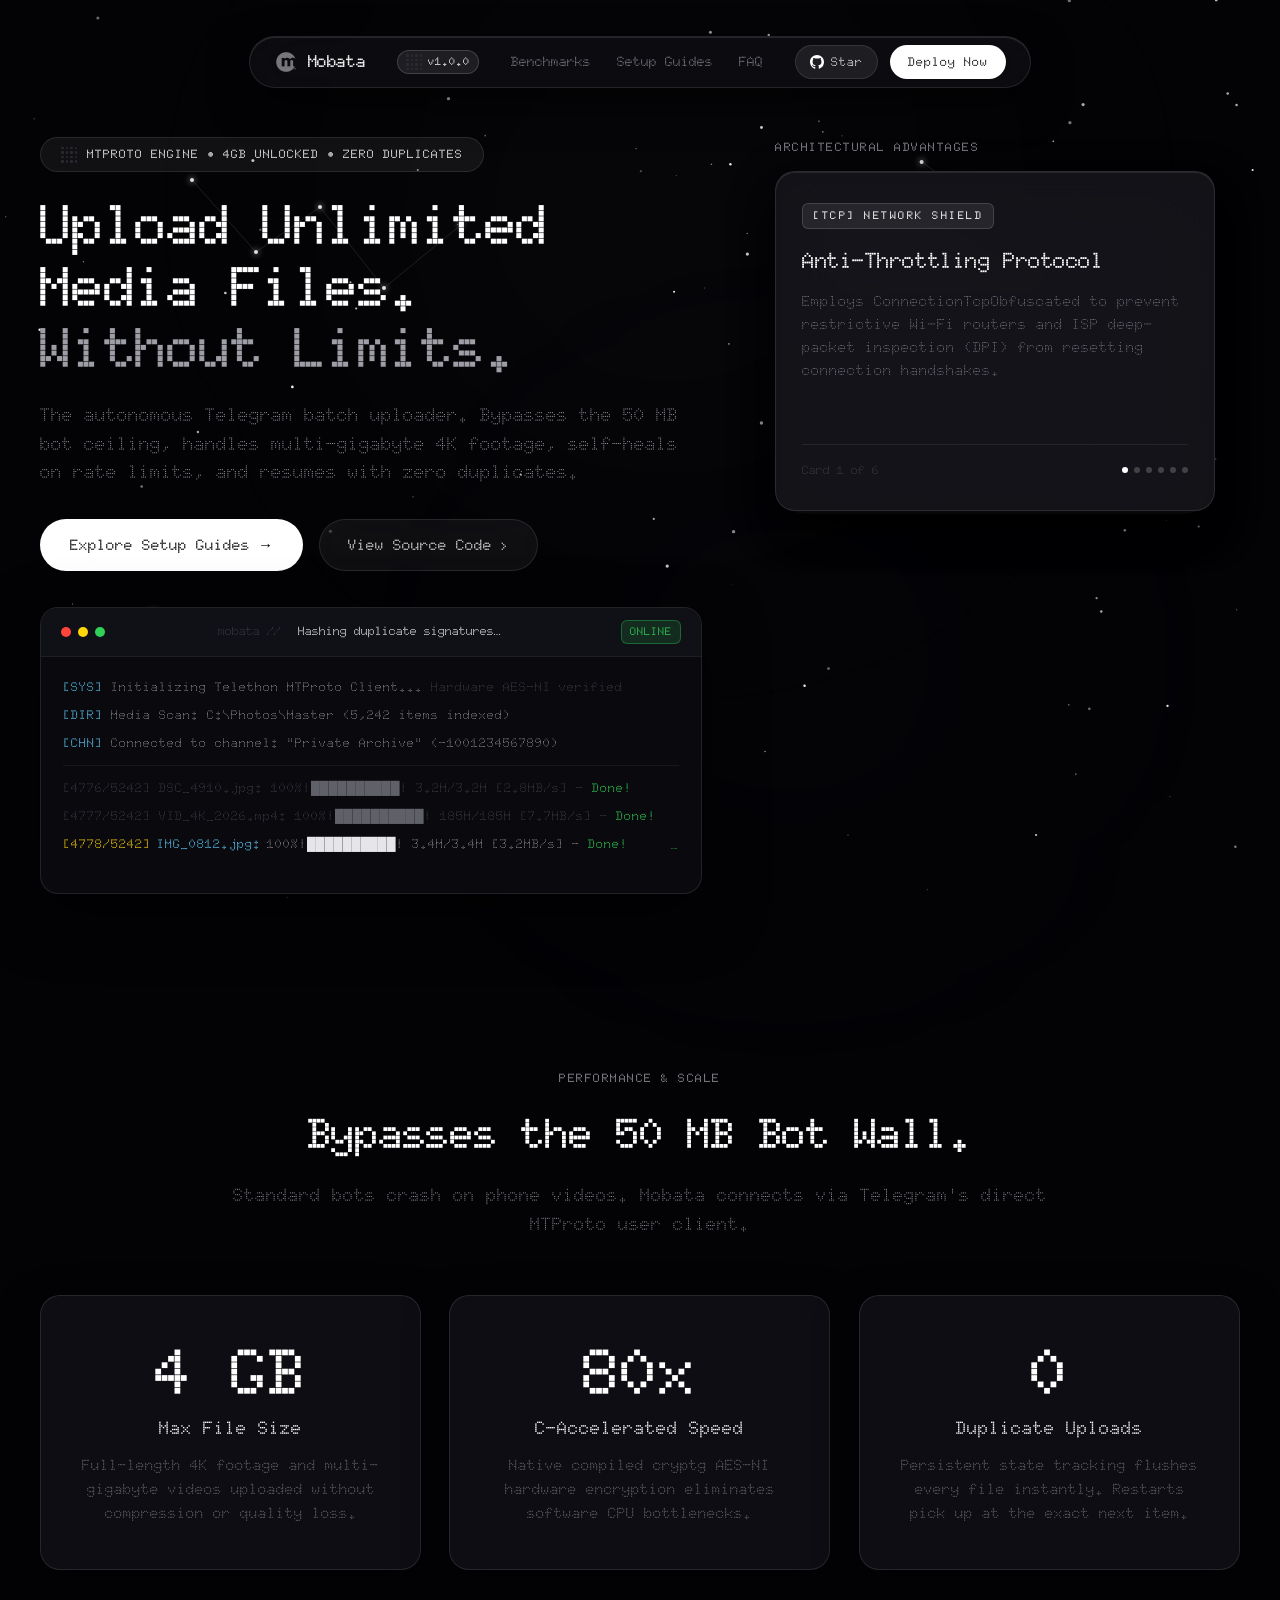
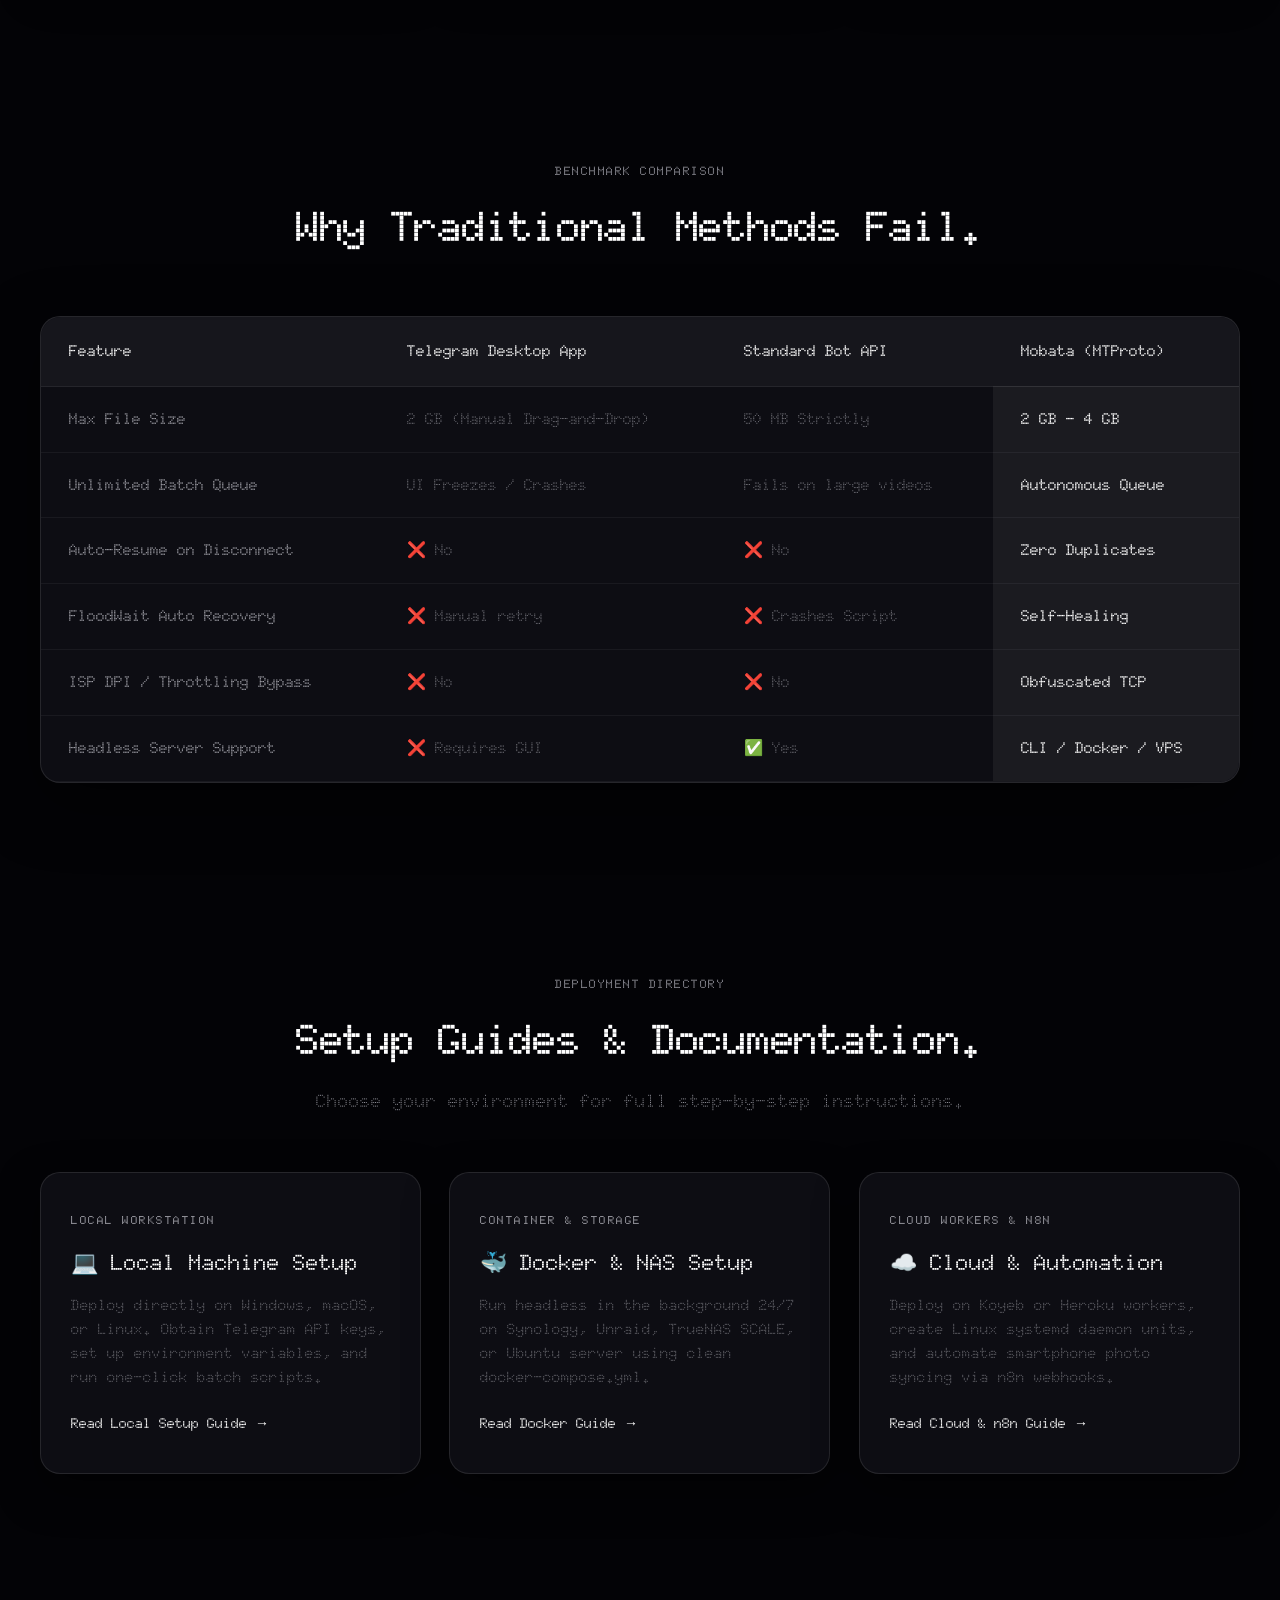
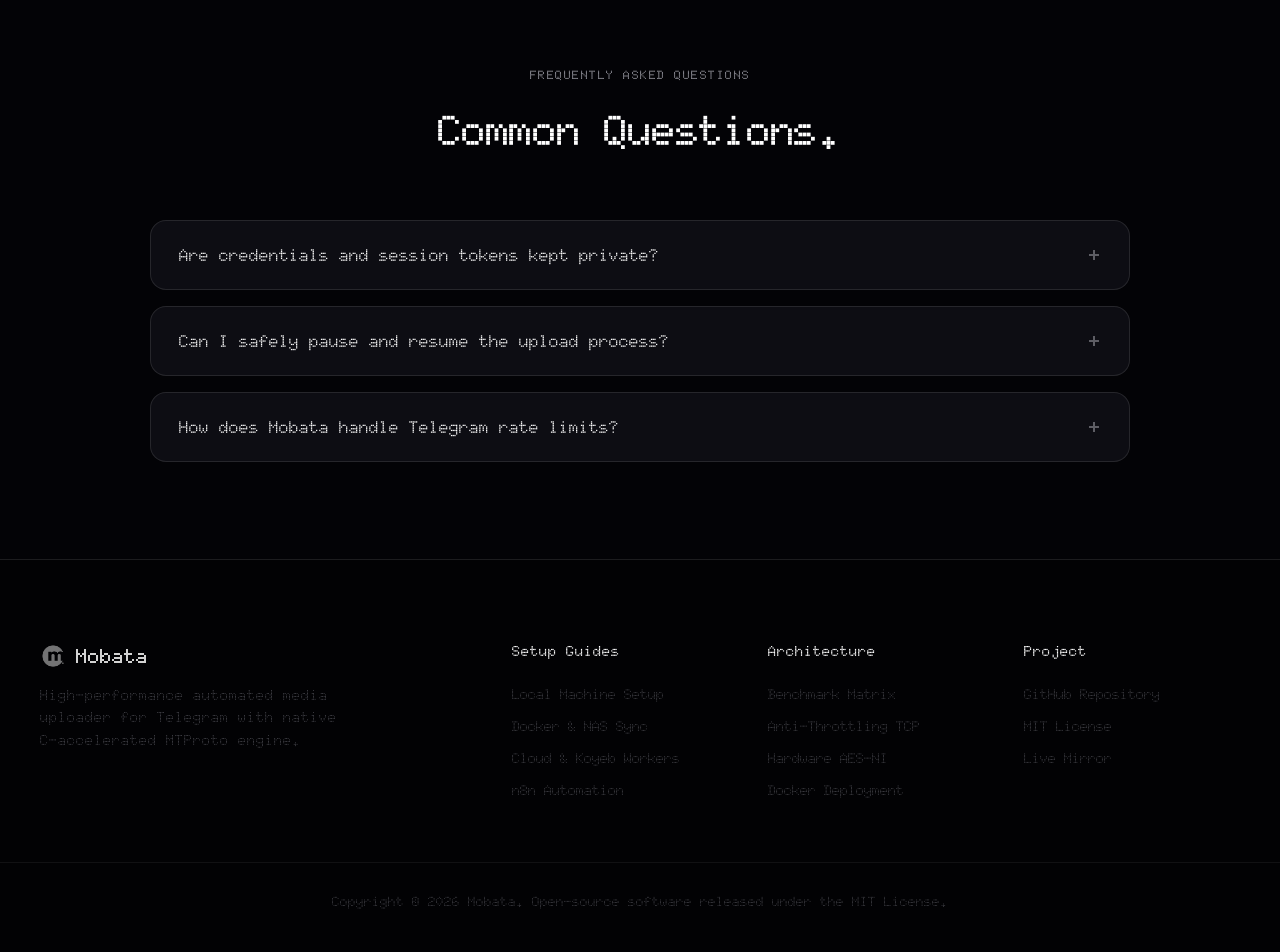
==== website/index.html @ 7762c26a "fix(mobile): overhaul responsive width, mobile top bar, and apple-style bottom dock; enhance uploade" ====
<!DOCTYPE html>
<html lang="en">
<head>
  <meta charset="UTF-8" />
  <meta name="viewport" content="width=device-width, initial-scale=1.0" />
  <title>Mobata</title>
  <meta name="description" content="Upload unlimited photos and multi-gigabyte 4K videos to private Telegram channels autonomously with native C-accelerated MTProto engine." />
  <link rel="icon" type="image/png" sizes="32x32" href="assets/favicon.png" />
  <link rel="icon" type="image/x-icon" href="assets/favicon.ico" />
  <link rel="apple-touch-icon" sizes="180x180" href="assets/favicon.png" />
  
  <!-- Doto Font Everywhere -->
  <link rel="preconnect" href="https://fonts.googleapis.com">
  <link rel="preconnect" href="https://fonts.gstatic.com" crossorigin>
  <link href="https://fonts.googleapis.com/css2?family=Doto:wght@400;500;600;700;800;900&display=swap" rel="stylesheet">
  
  <style>
    /* ==========================================================================
       Mobata — Dark Monochrome & Transitions.dev Design System
       ========================================================================== */
    :root {
      --bg-black: #030306;
      --bg-canvas: #07070b;
      --bg-card: rgba(18, 18, 24, 0.75);
      --bg-card-hover: rgba(28, 28, 36, 0.88);
      
      --border-subtle: rgba(255, 255, 255, 0.1);
      --border-focus: rgba(255, 255, 255, 0.35);

      --text-main: #ffffff;
      --text-muted: #9e9ea6;
      --text-dim: #606068;

      /* Terminal Code-Only Accent Colors */
      --term-bg: #09090e;
      --term-red: #ff453a;
      --term-yellow: #ffd60a;
      --term-green: #30d158;
      --term-cyan: #64d2ff;
      --term-purple: #bf5af2;

      /* Normal Smooth Swipe Motion */
      --swipe-dur: 480ms;
      --swipe-ease: cubic-bezier(0.22, 1, 0.36, 1);

      /* Transitions.dev Card Hover Tilt Tokens */
      --tilt-perspective: 1000px;
      --tilt-return: 1000ms;
      --tilt-return-ease: cubic-bezier(0.22, 1, 0.36, 1);
      --tilt-follow: 400ms;
      --tilt-follow-ease: cubic-bezier(0.22, 1, 0.36, 1);
      --tilt-glare-opacity: 0.32;
      --tilt-glare-fade: 300ms;
      --tilt-glare-ease: cubic-bezier(0.22, 1, 0.36, 1);

      /* Transitions.dev Shimmer Tokens */
      --shimmer-dur: 2800ms;
      --shimmer-highlight: #ffffff;
      --shimmer-band: 350%;
      --shimmer-ease: linear;

      --think-hold: 2400ms;
      --think-swap: 180ms;
      --think-distance: 8px;
      --think-blur: 2px;
      --think-shimmer: 2200ms;
      --think-base: #ffffff;
      --think-ease: ease-in-out;

      --stream-gap: 35ms;
      --stream-fade: 350ms;
      --stream-blur: 1px;
      --stream-ease: cubic-bezier(0.22, 1, 0.36, 1);

      --matrix-cycle: 1200ms;
      --matrix-base: #2a2a32;
      --matrix-active: #ffffff;
      --matrix-ease: ease-in-out;
    }

    * {
      margin: 0;
      padding: 0;
      box-sizing: border-box;
      font-family: 'Doto', sans-serif !important;
      font-variation-settings: "ROND" 0;
    }

    html {
      scroll-behavior: smooth;
      overflow-x: hidden;
      max-width: 100vw;
      width: 100%;
    }

    body {
      background-color: var(--bg-black);
      color: var(--text-main);
      font-size: 15.5px;
      line-height: 1.6;
      -webkit-font-smoothing: antialiased;
      overflow-x: hidden;
      max-width: 100vw;
      width: 100%;
      position: relative;
    }

    /* Container */
    .container {
      width: 100%;
      max-width: 1420px;
      margin: 0 auto;
      padding: 0 40px;
      position: relative;
      z-index: 2;
    }

    /* Celestial Morphing Canvas Background */
    #celestial-canvas {
      position: fixed;
      top: 0;
      left: 0;
      width: 100%;
      height: 100%;
      pointer-events: none;
      z-index: 1;
    }

    /* Ambient Lighting */
    .ambient-glow {
      position: absolute;
      top: 0;
      left: 0;
      width: 100%;
      height: 1200px;
      overflow: hidden;
      pointer-events: none;
      z-index: 0;
    }
    .glow-orb {
      position: absolute;
      border-radius: 50%;
      filter: blur(160px);
    }
    .orb-1 {
      top: -140px;
      left: 25%;
      width: 700px;
      height: 700px;
      background: radial-gradient(circle, rgba(255, 255, 255, 0.05), transparent 70%);
    }
    .orb-2 {
      top: 360px;
      right: 15%;
      width: 600px;
      height: 600px;
      background: radial-gradient(circle, rgba(200, 200, 220, 0.03), transparent 70%);
    }

    /* ==========================================================================
       Floating Capsule Navigation Bar
       ========================================================================== */
    .nav-floating-wrap {
      display: flex;
      justify-content: center;
      padding: 20px 0 0;
      position: sticky;
      top: 16px;
      z-index: 1000;
      width: 100%;
      pointer-events: none;
    }
    .capsule-navbar {
      pointer-events: auto;
      display: inline-flex;
      align-items: center;
      gap: 32px;
      padding: 8px 24px;
      border-radius: 9999px;
      background: rgba(14, 14, 18, 0.84);
      backdrop-filter: blur(28px) saturate(180%);
      -webkit-backdrop-filter: blur(28px) saturate(180%);
      border: 1px solid var(--border-subtle);
      box-shadow: 0 16px 40px rgba(0, 0, 0, 0.65), inset 0 1px 1px rgba(255, 255, 255, 0.12);
      transition: all 0.25s ease;
    }
    .capsule-navbar:hover {
      border-color: rgba(255, 255, 255, 0.25);
      box-shadow: 0 20px 50px rgba(0, 0, 0, 0.8), inset 0 1px 1px rgba(255, 255, 255, 0.2);
    }
    .nav-brand-link {
      display: flex;
      align-items: center;
      gap: 10px;
      text-decoration: none;
    }
    .nav-logo-img {
      height: 24px;
      width: 24px;
      object-fit: contain;
      display: block;
    }
    .nav-brand-name {
      font-size: 17px;
      font-weight: 900;
      color: #ffffff;
      letter-spacing: -0.4px;
    }
    .nav-badge-ver {
      display: inline-flex;
      align-items: center;
      gap: 6px;
      font-size: 11px;
      font-weight: 800;
      color: #ffffff;
      background: rgba(255, 255, 255, 0.08);
      border: 1px solid rgba(255, 255, 255, 0.16);
      padding: 2px 8px;
      border-radius: 9999px;
    }

    .nav-links {
      display: flex;
      align-items: center;
      gap: 26px;
    }
    .nav-links a {
      color: var(--text-muted);
      text-decoration: none;
      font-size: 13.5px;
      font-weight: 600;
      transition: color 0.15s ease;
    }
    .nav-links a:hover {
      color: #ffffff;
    }

    .nav-actions {
      display: flex;
      align-items: center;
      gap: 12px;
    }
    .nav-btn-gh {
      display: inline-flex;
      align-items: center;
      gap: 7px;
      color: #ffffff;
      text-decoration: none;
      font-size: 12.5px;
      font-weight: 700;
      padding: 6px 14px;
      border-radius: 9999px;
      background: rgba(255, 255, 255, 0.08);
      border: 1px solid var(--border-subtle);
      transition: all 0.2s ease;
    }
    .nav-btn-gh:hover {
      background: rgba(255, 255, 255, 0.18);
      border-color: rgba(255, 255, 255, 0.4);
    }
    .nav-btn-cta {
      background: #ffffff;
      color: #000000;
      text-decoration: none;
      font-size: 12.5px;
      font-weight: 800;
      padding: 7px 18px;
      border-radius: 9999px;
      transition: all 0.2s ease;
    }
    .nav-btn-cta:hover {
      background: #e5e5ea;
      transform: translateY(-1px);
    }

    /* ==========================================================================
       Transitions.dev: Card Hover Tilt & Glare (Universal)
       ========================================================================== */
    .t-tilt {
      touch-action: none;
      position: relative;
    }
    .t-tilt-card {
      position: relative;
      border-radius: 20px;
      overflow: hidden;
      transform:
        perspective(var(--tilt-perspective))
        rotateX(var(--tilt-rx, 0deg))
        rotateY(var(--tilt-ry, 0deg));
      transform-style: preserve-3d;
      transition: transform var(--tilt-return) var(--tilt-return-ease), border-color 0.25s ease;
      will-change: transform;
    }
    .t-tilt-card.is-tilting {
      transition: transform var(--tilt-follow) var(--tilt-follow-ease);
    }
    .t-tilt-glare {
      display: none !important;
    }
    @media (prefers-reduced-motion: reduce) {
      .t-tilt-card { transform: none !important; transition: none !important; }
    }

    /* ==========================================================================
       Transitions.dev: Shimmer Text (Headline Animation)
       ========================================================================== */
    .t-shimmer {
      position: relative;
      display: inline-block;
      color: #ffffff;
    }
    .t-shimmer.shimmer-dim {
      color: #9e9ea6;
    }
    .t-shimmer::before {
      content: attr(data-text);
      position: absolute;
      inset: 0;
      pointer-events: none;
      background-image: linear-gradient(
        90deg,
        transparent 0%,
        transparent 35%,
        var(--shimmer-highlight) 50%,
        transparent 65%,
        transparent 100%
      );
      background-size: var(--shimmer-band) 100%;
      background-repeat: no-repeat;
      -webkit-background-clip: text;
      background-clip: text;
      color: transparent;
      -webkit-text-fill-color: transparent;
      animation: t-shimmer var(--shimmer-dur) var(--shimmer-ease) infinite;
    }
    @keyframes t-shimmer {
      0%   { background-position: 100% 0; }
      100% { background-position: 0% 0; }
    }
    @media (prefers-reduced-motion: reduce) {
      .t-shimmer::before { animation: none !important; }
    }

    /* ==========================================================================
       Hero Section
       ========================================================================== */
    .hero-split {
      padding: 60px 0 80px;
      display: grid;
      grid-template-columns: 1.15fr 0.85fr;
      gap: 48px;
      align-items: flex-start;
      width: 100%;
      position: relative;
      z-index: 2;
    }
    .hero-left {
      text-align: left;
    }
    .hero-badge-wrap {
      display: inline-flex;
      align-items: center;
      margin-bottom: 22px;
    }
    .hero-badge {
      display: inline-flex;
      align-items: center;
      gap: 10px;
      font-size: 12px;
      font-weight: 800;
      letter-spacing: 1px;
      background: rgba(255, 255, 255, 0.06);
      border: 1px solid var(--border-subtle);
      padding: 7px 20px;
      border-radius: 9999px;
    }
    .hero-h1 {
      font-size: 56px;
      font-weight: 900;
      line-height: 1.1;
      letter-spacing: -0.04em;
      margin-bottom: 22px;
    }
    .hero-p {
      font-size: 18.5px;
      color: var(--text-muted);
      margin-bottom: 32px;
      line-height: 1.55;
      max-width: 640px;
    }

    .hero-btns {
      display: flex;
      gap: 16px;
      margin-bottom: 36px;
      flex-wrap: wrap;
    }
    .btn-white {
      background: #ffffff;
      color: #000000;
      font-size: 15px;
      font-weight: 800;
      padding: 13px 30px;
      border-radius: 9999px;
      text-decoration: none;
      display: inline-flex;
      align-items: center;
      gap: 8px;
      transition: all 0.2s ease;
    }
    .btn-white:hover {
      background: #e5e5ea;
      transform: translateY(-2px);
      box-shadow: 0 10px 24px rgba(255, 255, 255, 0.15);
    }
    .btn-ghost-mono {
      background: rgba(255, 255, 255, 0.05);
      color: #ffffff;
      border: 1px solid var(--border-subtle);
      font-size: 15px;
      font-weight: 700;
      padding: 13px 28px;
      border-radius: 9999px;
      text-decoration: none;
      display: inline-flex;
      align-items: center;
      gap: 8px;
      backdrop-filter: blur(14px);
      transition: all 0.2s ease;
    }
    .btn-ghost-mono:hover {
      background: rgba(255, 255, 255, 0.12);
      border-color: rgba(255, 255, 255, 0.3);
      transform: translateY(-2px);
    }

    /* ==========================================================================
       Hero Right: 3D Stacked Card Swipe Deck (Tight Gap & Normal Speed)
       ========================================================================== */
    .hero-right {
      display: flex;
      flex-direction: column;
      align-items: center;
      justify-content: flex-start;
      position: relative;
      margin-top: 6px;
    }
    .deck-header {
      width: 100%;
      max-width: 440px;
      display: flex;
      justify-content: space-between;
      align-items: center;
      margin-bottom: 14px;
    }
    .deck-title {
      font-size: 12px;
      font-weight: 800;
      letter-spacing: 1.5px;
      color: var(--text-muted);
    }
    .deck-ctrl {
      display: flex;
      align-items: center;
      gap: 8px;
    }
    .btn-swipe-next {
      background: rgba(255, 255, 255, 0.08);
      border: 1px solid var(--border-subtle);
      color: #ffffff;
      padding: 5px 14px;
      border-radius: 9999px;
      font-size: 11.5px;
      font-weight: 800;
      cursor: pointer;
      display: inline-flex;
      align-items: center;
      gap: 6px;
      transition: all 0.2s ease;
    }
    .btn-swipe-next:hover {
      background: #ffffff;
      color: #000000;
    }

    /* Rigid Deck Stage: Zero layout reflow */
    .card-deck-stage {
      position: relative;
      width: 100%;
      max-width: 440px;
      height: 350px;
      min-height: 350px;
      max-height: 350px;
      perspective: 1200px;
      overflow: visible;
      contain: layout size;
    }
    .stack-card {
      position: absolute;
      top: 0;
      left: 0;
      width: 100%;
      height: 340px;
      background: rgba(20, 20, 26, 0.92);
      backdrop-filter: blur(28px) saturate(180%);
      -webkit-backdrop-filter: blur(28px) saturate(180%);
      border: 1px solid var(--border-subtle);
      border-radius: 20px;
      padding: 30px 26px;
      box-shadow: 0 16px 40px rgba(0, 0, 0, 0.7), inset 0 1px 1px rgba(255, 255, 255, 0.1);
      cursor: pointer;
      user-select: none;
      transition:
        transform var(--swipe-dur) var(--swipe-ease),
        opacity var(--swipe-dur) var(--swipe-ease);
      display: flex;
      flex-direction: column;
      justify-content: space-between;
      will-change: transform, opacity;
    }
    .stack-card:hover {
      border-color: rgba(255, 255, 255, 0.35);
    }
    .sc-tag {
      display: inline-block;
      font-size: 11px;
      font-weight: 900;
      letter-spacing: 1.5px;
      color: #ffffff;
      background: rgba(255, 255, 255, 0.08);
      border: 1px solid rgba(255, 255, 255, 0.14);
      padding: 3px 10px;
      border-radius: 6px;
      margin-bottom: 14px;
    }
    .sc-title {
      font-size: 22px;
      font-weight: 800;
      letter-spacing: -0.02em;
      margin-bottom: 12px;
      color: #ffffff;
    }
    .sc-desc {
      font-size: 14.5px;
      color: var(--text-muted);
      line-height: 1.6;
      flex-grow: 1;
    }
    .sc-footer {
      display: flex;
      justify-content: space-between;
      align-items: center;
      border-top: 1px solid rgba(255, 255, 255, 0.08);
      padding-top: 16px;
      font-size: 12px;
      color: var(--text-dim);
    }
    .sc-dots {
      display: flex;
      gap: 6px;
    }
    .sc-dot {
      width: 6px;
      height: 6px;
      border-radius: 50%;
      background: rgba(255, 255, 255, 0.2);
      transition: background 0.2s ease;
    }
    .sc-dot.active {
      background: #ffffff;
    }

    /* Tight-gap exit: smooth normal speed, no giant flyaway */
    .stack-card.is-swiping {
      transform: translateX(45px) translateY(-8px) rotate(4deg) scale(0.96) !important;
      opacity: 0 !important;
      pointer-events: none;
    }

    /* ==========================================================================
       Terminal Stage (Vibrant Code Colors inside Monochrome Frame)
       ========================================================================== */
    .terminal-stage {
      width: 100%;
      margin-top: 24px;
    }
    .terminal-frame {
      background: var(--term-bg);
      border-radius: 18px;
      border: 1px solid var(--border-subtle);
      overflow: hidden;
      text-align: left;
      box-shadow: 0 20px 60px rgba(0, 0, 0, 0.7);
      contain: layout paint;
    }
    .term-top {
      display: flex;
      align-items: center;
      justify-content: space-between;
      padding: 12px 20px;
      background: #101017;
      border-bottom: 1px solid rgba(255, 255, 255, 0.06);
    }
    .term-dots {
      display: flex;
      gap: 7px;
    }
    .t-dot {
      width: 10px;
      height: 10px;
      border-radius: 50%;
    }
    .t-red { background: var(--term-red); }
    .t-yellow { background: var(--term-yellow); }
    .t-green { background: var(--term-green); }

    .term-meta {
      display: flex;
      align-items: center;
      gap: 10px;
      font-size: 12px;
      color: var(--text-dim);
    }
    .term-status-wrap {
      display: flex;
      align-items: center;
      gap: 8px;
    }
    .term-status {
      font-size: 11px;
      color: var(--term-green);
      background: rgba(48, 209, 88, 0.15);
      border: 1px solid rgba(48, 209, 88, 0.35);
      padding: 2px 8px;
      border-radius: 6px;
      font-weight: 800;
    }
    .term-content {
      padding: 18px 22px;
      font-size: 12.5px;
      line-height: 24px;
      color: #e5e5ea;
      height: 236px;
      min-height: 236px;
      max-height: 236px;
      box-sizing: border-box;
      overflow: hidden;
      contain: layout paint;
    }
    .term-row {
      height: 24px;
      line-height: 24px;
      margin-bottom: 4px;
      white-space: nowrap;
      overflow: hidden;
      text-overflow: ellipsis;
      box-sizing: border-box;
    }
    .term-row.live-upload-row {
      display: flex;
      align-items: center;
      gap: 6px;
      white-space: nowrap;
      overflow: hidden;
    }
    #t-file { flex-shrink: 0; }
    #t-count { flex-shrink: 0; }
    #t-meter {
      white-space: nowrap;
      overflow: hidden;
      text-overflow: ellipsis;
      flex: 1 1 auto;
    }
    .t-cursor { flex-shrink: 0; }
    .c-cyan { color: var(--term-cyan); font-weight: 700; }
    .c-green { color: var(--term-green); font-weight: 700; }
    .c-yellow { color: var(--term-yellow); font-weight: 700; }
    .c-red { color: var(--term-red); font-weight: 700; }
    .c-dim { color: var(--text-dim); }
    .t-hr {
      height: 1px;
      background: rgba(255, 255, 255, 0.06);
      margin: 10px 0;
    }
    .t-cursor {
      color: var(--term-green);
      animation: blink 0.8s infinite;
    }
    @keyframes blink {
      0%, 50% { opacity: 1; }
      51%, 100% { opacity: 0; }
    }

    /* Thinking States */
    .t-think {
      position: relative;
      display: inline-block;
      text-align: center;
      vertical-align: middle;
    }
    .t-think-sizer {
      display: block;
      visibility: hidden;
      white-space: nowrap;
      font-weight: 700;
    }
    .t-think-text {
      position: absolute;
      top: 0;
      left: 0;
      right: 0;
      display: block;
      color: var(--think-base);
      white-space: nowrap;
      transform: translateY(0);
      filter: blur(0);
      opacity: 1;
      font-weight: 700;
      transition:
        transform var(--think-swap) var(--think-ease),
        filter var(--think-swap) var(--think-ease),
        opacity var(--think-swap) var(--think-ease);
      will-change: transform, filter, opacity;
    }
    .t-think-text::before {
      content: attr(data-text);
      position: absolute;
      inset: 0;
      pointer-events: none;
      background-image: linear-gradient(90deg,
        transparent 0%, transparent 40%,
        var(--shimmer-highlight) 50%,
        transparent 60%, transparent 100%);
      background-size: 400% 100%;
      background-repeat: no-repeat;
      -webkit-background-clip: text;
      background-clip: text;
      color: transparent;
      -webkit-text-fill-color: transparent;
      animation: t-think-shimmer var(--think-shimmer) linear infinite;
    }
    @keyframes t-think-shimmer {
      0%   { background-position: 100% 0; }
      100% { background-position: 0% 0; }
    }
    .t-think-text.is-exit {
      transform: translateY(calc(var(--think-distance) * -1));
      filter: blur(var(--think-blur));
      opacity: 0;
    }
    .t-think-text.is-enter-start {
      transition: none;
      transform: translateY(var(--think-distance));
      filter: blur(var(--think-blur));
      opacity: 0;
    }

    /* Streaming Text */
    .t-stream-w {
      display: inline-block;
      opacity: 0;
      filter: blur(var(--stream-blur));
      transition:
        opacity var(--stream-fade) var(--stream-ease),
        filter var(--stream-fade) var(--stream-ease);
    }
    .t-stream-w.is-in {
      opacity: 1;
      filter: blur(0);
    }

    /* Matrix Dot Loader */
    .t-matrix {
      display: inline-grid;
      grid-template-columns: repeat(4, 2.5px);
      grid-auto-rows: 2.5px;
      gap: 2px;
      vertical-align: middle;
    }
    .t-matrix i {
      display: block;
      background: var(--matrix-base);
      border-radius: 1px;
      animation: t-matrix-pulse var(--matrix-cycle) var(--matrix-ease) infinite;
      animation-delay: calc(var(--d, 0) * 1ms);
    }
    @keyframes t-matrix-pulse {
      0%, 45%, 100% { background-color: var(--matrix-base); }
      15%           { background-color: var(--matrix-active); }
    }

    /* ==========================================================================
       Scroll-Driven Fade Animation (High Visibility)
       ========================================================================== */
    .scroll-fade {
      opacity: 0;
      transform: translateY(36px);
      transition: 
        opacity 0.85s cubic-bezier(0.16, 1, 0.3, 1), 
        transform 0.85s cubic-bezier(0.16, 1, 0.3, 1);
      will-change: opacity, transform;
    }
    .scroll-fade.is-visible {
      opacity: 1;
      transform: translateY(0);
    }

    /* Sections */
    .section {
      padding: 96px 0;
      position: relative;
      width: 100%;
      z-index: 2;
    }
    .sec-head {
      text-align: center;
      max-width: 820px;
      margin: 0 auto 56px;
    }
    .sec-tag {
      font-size: 12px;
      font-weight: 800;
      letter-spacing: 1.5px;
      color: var(--text-muted);
      margin-bottom: 12px;
    }
    .sec-title {
      font-size: 42px;
      font-weight: 900;
      letter-spacing: -0.03em;
      margin-bottom: 14px;
    }
    .sec-desc {
      font-size: 18px;
      color: var(--text-muted);
    }

    /* Metrics Grid */
    .metrics-grid {
      display: grid;
      grid-template-columns: repeat(3, 1fr);
      gap: 28px;
    }
    .metric-card-inner {
      background: var(--bg-card);
      border: 1px solid var(--border-subtle);
      border-radius: 20px;
      padding: 44px 34px;
      text-align: center;
      backdrop-filter: blur(20px);
      box-shadow: 0 16px 40px rgba(0, 0, 0, 0.5);
    }
    .t-tilt.is-hover .metric-card-inner {
      background: var(--bg-card-hover);
      border-color: var(--border-focus);
      box-shadow: 0 20px 50px rgba(0, 0, 0, 0.75);
    }
    .metric-num {
      font-size: 64px;
      font-weight: 900;
      color: #ffffff;
      line-height: 1;
      margin-bottom: 10px;
    }
    .metric-lbl {
      font-size: 18px;
      font-weight: 700;
      color: #ffffff;
      margin-bottom: 10px;
    }
    .metric-p {
      font-size: 15px;
      color: var(--text-muted);
      line-height: 1.6;
    }

    /* Comparison Table Box */
    .table-box {
      background: var(--bg-card);
      backdrop-filter: blur(20px);
      border: 1px solid var(--border-subtle);
      border-radius: 20px;
      overflow-x: auto;
      -webkit-overflow-scrolling: touch;
      width: 100%;
      box-shadow: 0 20px 60px rgba(0, 0, 0, 0.5);
    }
    .comp-table {
      width: 100%;
      border-collapse: collapse;
      text-align: left;
      font-size: 15.5px;
    }
    .comp-table th {
      padding: 22px 28px;
      background: rgba(255, 255, 255, 0.04);
      color: #ffffff;
      font-weight: 800;
      border-bottom: 1px solid var(--border-subtle);
    }
    .comp-table td {
      padding: 20px 28px;
      border-bottom: 1px solid rgba(255, 255, 255, 0.05);
      color: var(--text-muted);
    }
    .col-hi {
      background: rgba(255, 255, 255, 0.06);
      color: #ffffff !important;
      font-weight: 800;
    }

    /* Dedicated Documentation Cards */
    .docs-grid {
      display: grid;
      grid-template-columns: repeat(3, 1fr);
      gap: 28px;
    }
    .doc-page-card-inner {
      background: var(--bg-card);
      border: 1px solid var(--border-subtle);
      border-radius: 20px;
      padding: 38px 30px;
      backdrop-filter: blur(20px);
      text-decoration: none;
      color: inherit;
      display: flex;
      flex-direction: column;
      justify-content: space-between;
      height: 100%;
      box-shadow: 0 16px 40px rgba(0, 0, 0, 0.5);
    }
    .t-tilt.is-hover .doc-page-card-inner {
      background: var(--bg-card-hover);
      border-color: rgba(255, 255, 255, 0.35);
      box-shadow: 0 24px 60px rgba(0, 0, 0, 0.7);
    }
    .doc-tag {
      font-size: 11.5px;
      font-weight: 900;
      color: var(--text-muted);
      letter-spacing: 1.5px;
      margin-bottom: 16px;
    }
    .doc-title {
      font-size: 22px;
      font-weight: 800;
      margin-bottom: 12px;
      color: #ffffff;
    }
    .doc-desc {
      font-size: 15px;
      color: var(--text-muted);
      line-height: 1.6;
      margin-bottom: 24px;
      flex-grow: 1;
    }
    .doc-cta {
      display: inline-flex;
      align-items: center;
      gap: 8px;
      font-size: 14px;
      font-weight: 800;
      color: #ffffff;
    }

    /* FAQ */
    .faq-wrap {
      width: 100%;
      max-width: 980px;
      margin: 0 auto;
      display: flex;
      flex-direction: column;
      gap: 16px;
    }
    .faq-card {
      background: var(--bg-card);
      backdrop-filter: blur(20px);
      border: 1px solid var(--border-subtle);
      border-radius: 16px;
      overflow: hidden;
    }
    .faq-q {
      width: 100%;
      text-align: left;
      background: none;
      border: none;
      color: #ffffff;
      padding: 22px 28px;
      font-size: 17px;
      font-weight: 700;
      display: flex;
      justify-content: space-between;
      align-items: center;
      cursor: pointer;
    }
    .faq-sym {
      font-size: 20px;
      color: var(--text-muted);
      transition: transform 0.25s ease;
    }
    .faq-a {
      display: none;
      padding: 0 28px 24px;
      color: var(--text-muted);
      font-size: 15px;
      line-height: 1.65;
    }
    .faq-card.open .faq-a { display: block; }
    .faq-card.open .faq-sym { transform: rotate(45deg); color: #ffffff; }

    /* Footer */
    .apple-footer {
      background: #020204;
      padding: 80px 0 40px;
      border-top: 1px solid var(--border-subtle);
      width: 100%;
      position: relative;
      z-index: 2;
    }
    .footer-row {
      display: grid;
      grid-template-columns: 2fr 1fr 1fr 1fr;
      gap: 40px;
      margin-bottom: 54px;
    }
    .footer-logo {
      height: 28px;
      width: auto;
      margin-bottom: 16px;
    }
    .footer-tag {
      color: var(--text-dim);
      font-size: 14.5px;
      max-width: 320px;
      line-height: 1.55;
    }
    .footer-col h5 {
      font-size: 14.5px;
      font-weight: 800;
      color: #ffffff;
      margin-bottom: 16px;
    }
    .footer-col ul { list-style: none; }
    .footer-col ul li a {
      color: var(--text-dim);
      text-decoration: none;
      font-size: 14px;
      line-height: 2.3;
      transition: color 0.15s ease;
    }
    .footer-col ul li a:hover { color: #ffffff; }
    .footer-bottom {
      border-top: 1px solid rgba(255, 255, 255, 0.06);
      padding-top: 28px;
      color: var(--text-dim);
      font-size: 13.5px;
      text-align: center;
    }

    @media (max-width: 1080px) {
      .hero-split { grid-template-columns: 1fr; padding: 40px 0 60px; }
      .hero-right { margin-top: 30px; }
      .metrics-grid { grid-template-columns: 1fr; }
      .docs-grid { grid-template-columns: 1fr; }
      .footer-row { grid-template-columns: 1fr 1fr; }
      .container { padding: 0 20px; }
      .hero-h1 { font-size: 40px; }
      .term-content { font-size: 11px; padding: 14px 16px; }
    }

    /* Mobile View: Clean Split Navigation & Strict Width Protection (<768px) */
    /* Top bar: Logo + Brand + Star + Deploy stays fixed/sticky at top */
    /* Bottom dock: Useful nav links (Benchmarks, Guides, FAQ) with sleek icons */
    @media (max-width: 768px) {
      body {
        padding-bottom: 84px;
        overflow-x: hidden;
      }
      .container {
        padding: 0 16px;
        width: 100%;
        max-width: 100%;
        box-sizing: border-box;
      }
      /* Top bar: Compact, edge-to-edge floating capsule */
      .nav-floating-wrap {
        position: sticky;
        top: 8px;
        padding: 0 12px;
        width: 100%;
        display: flex;
        justify-content: center;
        z-index: 9999;
      }
      .capsule-navbar {
        width: 100%;
        max-width: 100%;
        padding: 6px 12px;
        gap: 8px;
        display: flex;
        align-items: center;
        justify-content: space-between;
        background: rgba(12, 12, 16, 0.92);
        backdrop-filter: blur(28px) saturate(180%);
        -webkit-backdrop-filter: blur(28px) saturate(180%);
        border: 1px solid rgba(255, 255, 255, 0.16);
        box-shadow: 0 10px 30px rgba(0, 0, 0, 0.75);
        border-radius: 9999px;
      }
      .nav-brand-link {
        gap: 7px;
      }
      .nav-logo-img {
        height: 22px;
        width: 22px;
      }
      .nav-brand-name {
        font-size: 15px;
        font-weight: 900;
        letter-spacing: -0.3px;
      }
      .nav-badge-ver {
        display: none;
      }
      /* Nav links hidden from top bar — presented in bottom dock */
      .nav-links {
        display: none;
      }
      .nav-actions {
        display: flex;
        align-items: center;
        gap: 6px;
        margin-left: auto;
      }
      .nav-btn-gh {
        display: inline-flex;
        align-items: center;
        gap: 4px;
        padding: 5px 10px;
        font-size: 11px;
        font-weight: 700;
        border-radius: 9999px;
      }
      .nav-btn-cta {
        padding: 5px 12px;
        font-size: 11px;
        font-weight: 800;
        border-radius: 9999px;
        white-space: nowrap;
      }

      /* Hero Section Mobile Constraints */
      .hero-split {
        grid-template-columns: 1fr;
        padding: 20px 0 36px;
        gap: 28px;
        width: 100%;
      }
      .hero-h1 {
        font-size: 28px;
        line-height: 1.18;
        word-break: break-word;
      }
      .hero-p {
        font-size: 14.5px;
        line-height: 1.6;
        max-width: 100%;
        margin-bottom: 24px;
      }
      .hero-btns {
        flex-direction: column;
        width: 100%;
        gap: 10px;
        margin-bottom: 24px;
      }
      .hero-btns a {
        width: 100%;
        justify-content: center;
        text-align: center;
        padding: 12px 20px;
      }

      /* Card Deck Stage Mobile Adjustments */
      .hero-right {
        width: 100%;
        max-width: 100%;
      }
      .deck-header {
        width: 100%;
        max-width: 100%;
      }
      .card-deck-stage {
        width: 100%;
        max-width: 100%;
        height: 320px;
        min-height: 320px;
        max-height: 320px;
      }
      .stack-card {
        width: 100%;
        height: 310px;
        padding: 20px 18px;
      }

      /* Terminal Stage Mobile Sizing */
      .terminal-stage {
        width: 100%;
        max-width: 100%;
        margin-top: 18px;
      }
      .term-content {
        font-size: 10.5px;
        padding: 12px 14px;
        height: auto;
        min-height: 200px;
        max-height: 220px;
      }

      /* Sections & Grids */
      .sec-head {
        margin-bottom: 28px;
      }
      .sec-title {
        font-size: 24px;
        line-height: 1.25;
      }
      .sec-desc {
        font-size: 14px;
      }
      .metrics-grid, .docs-grid {
        grid-template-columns: 1fr;
        gap: 16px;
        width: 100%;
      }
      .metric-card-inner, .doc-card {
        padding: 22px 18px;
        width: 100%;
      }
      .metric-num {
        font-size: 38px;
      }

      /* Comparison Table: Smooth Touch Scroll */
      .table-box {
        width: 100%;
        max-width: 100%;
        overflow-x: auto;
        -webkit-overflow-scrolling: touch;
        border-radius: 14px;
      }
      .comp-table {
        min-width: 540px;
        font-size: 11.5px;
      }
      .comp-table th, .comp-table td {
        padding: 12px 12px;
      }

      /* Footer */
      .footer-row {
        grid-template-columns: 1fr;
        gap: 28px;
      }

      /* Show bottom dock */
      .mobile-bottom-nav {
        display: flex;
      }
    }

    /* Apple-style Floating Bottom Pill Dock */
    .mobile-bottom-nav {
      display: none;
      position: fixed;
      bottom: calc(16px + env(safe-area-inset-bottom, 0px));
      left: 50%;
      transform: translateX(-50%);
      z-index: 9999;
      background: rgba(12, 12, 16, 0.90);
      backdrop-filter: blur(28px) saturate(200%);
      -webkit-backdrop-filter: blur(28px) saturate(200%);
      border: 1px solid rgba(255, 255, 255, 0.16);
      box-shadow: 0 16px 40px rgba(0, 0, 0, 0.8), inset 0 1px 1px rgba(255, 255, 255, 0.16);
      border-radius: 9999px;
      padding: 5px 8px;
      gap: 6px;
      align-items: center;
      max-width: calc(100% - 32px);
    }
    .mobile-bottom-nav a {
      color: #9ca3af;
      text-decoration: none;
      font-size: 12px;
      font-weight: 700;
      padding: 7px 14px;
      border-radius: 9999px;
      display: inline-flex;
      align-items: center;
      gap: 6px;
      transition: all 0.2s ease;
      white-space: nowrap;
    }
    .mobile-bottom-nav a svg {
      opacity: 0.8;
      transition: transform 0.2s ease, opacity 0.2s ease;
    }
    .mobile-bottom-nav a:hover,
    .mobile-bottom-nav a:active {
      color: #ffffff;
      background: rgba(255, 255, 255, 0.12);
    }
    .mobile-bottom-nav a:active svg {
      transform: scale(1.15);
      opacity: 1;
    }
  </style>
</head>
<body>

  <!-- Morphing Celestial Starfield Background Canvas -->
  <canvas id="celestial-canvas"></canvas>

  <!-- Ambient Glow -->
  <div class="ambient-glow">
    <div class="glow-orb orb-1"></div>
    <div class="glow-orb orb-2"></div>
  </div>

  <!-- Floating Capsule Navigation Bar -->
  <div class="nav-floating-wrap">
    <nav class="capsule-navbar">
      <!-- Logo + Mobata Brand Text -->
      <a href="index.html" class="nav-brand-link">
        <img src="assets/mobata-icon.png" alt="Mobata Logo" class="nav-logo-img" />
        <span class="nav-brand-name">Mobata</span>
      </a>

      <div class="nav-badge-ver">
        <div class="t-matrix" data-variant="scan"></div>
        <span>v1.0.0</span>
      </div>

      <!-- Navigation links (Overview & Advantages removed) -->
      <div class="nav-links">
        <a href="#benchmarks">Benchmarks</a>
        <a href="#guides">Setup Guides</a>
        <a href="#faq">FAQ</a>
      </div>

      <div class="nav-actions">
        <a href="https://github.com/shikshiten/Mobata" target="_blank" class="nav-btn-gh">
          <svg height="14" width="14" viewBox="0 0 16 16" fill="currentColor">
            <path d="M8 0C3.58 0 0 3.58 0 8c0 3.54 2.29 6.53 5.47 7.59.4.07.55-.17.55-.38 0-.19-.01-.82-.01-1.49-2.01.37-2.53-.49-2.69-.94-.09-.23-.48-.94-.82-1.13-.28-.15-.68-.52-.01-.53.63-.01 1.08.58 1.23.82.72 1.21 1.87.87 2.33.66.07-.52.28-.87.51-1.07-1.78-.2-3.64-.89-3.64-3.95 0-.87.31-1.59.82-2.15-.08-.2-.36-1.02.08-2.12 0 0 .67-.21 2.2.82.64-.18 1.32-.27 2-.27.68 0 1.36.09 2 .27 1.53-1.04 2.2-.82 2.2-.82.44 1.1.16 1.92.08 2.12.51.56.82 1.27.82 2.15 0 3.07-1.87 3.75-3.65 3.95.29.25.54.73.54 1.48 0 1.07-.01 1.93-.01 2.2 0 .21.15.46.55.38A8.013 8.013 0 0016 8c0-4.42-3.58-8-8-8z"/>
          </svg>
          <span>Star</span>
        </a>
        <a href="#guides" class="nav-btn-cta">Deploy Now</a>
      </div>
    </nav>
  </div>

  <!-- Hero Section: Left Text + Right 3D Card Swipe Deck -->
  <main class="container">
    <div class="hero-split">
      
      <!-- Left Column: Hero Copy + Transitions.dev Shimmer Headline -->
      <div class="hero-left">
        <div class="hero-badge-wrap">
          <div class="hero-badge">
            <span class="t-matrix" data-variant="pulse"></span>
            <span>MTPROTO ENGINE • 4GB UNLOCKED • ZERO DUPLICATES</span>
          </div>
        </div>

        <!-- Transitions.dev Shimmer Animation Applied to Main Headline -->
        <h1 class="hero-h1">
          <span class="t-shimmer" data-text="Upload Unlimited Media Files.">Upload Unlimited Media Files.</span><br>
          <span class="t-shimmer shimmer-dim" data-text="Without Limits.">Without Limits.</span>
        </h1>

        <!-- Streaming text paragraph -->
        <p class="hero-p t-stream" id="hero-stream">
          The autonomous Telegram batch uploader. Bypasses the 50 MB bot ceiling, handles multi-gigabyte 4K footage, self-heals on rate limits, and resumes with zero duplicates.
        </p>

        <div class="hero-btns">
          <a href="#guides" class="btn-white">
            <span>Explore Setup Guides</span>
            <span>→</span>
          </a>
          <a href="https://github.com/shikshiten/Mobata" target="_blank" class="btn-ghost-mono">
            <span>View Source Code</span>
            <span>›</span>
          </a>
        </div>

        <!-- Terminal Stage (Code colors preserved!) -->
        <div class="terminal-stage t-tilt">
          <div class="terminal-frame t-tilt-card">
            <div class="term-top">
              <div class="term-dots">
                <span class="t-dot t-red"></span>
                <span class="t-dot t-yellow"></span>
                <span class="t-dot t-green"></span>
              </div>
              <div class="term-meta">
                <span>mobata //</span>
                <span class="t-think" id="engine-think" role="status">
                  <span class="t-think-sizer" aria-hidden="true">Streaming 4K video block 18/64…</span>
                  <span class="t-think-text" data-text="Analyzing media folder…">Analyzing media folder…</span>
                </span>
              </div>
              <div class="term-status-wrap">
                <span class="term-status">ONLINE</span>
              </div>
            </div>

            <div class="term-content">
              <div class="term-row"><span class="c-cyan">[SYS]</span> Initializing Telethon MTProto Client... <span class="c-dim">Hardware AES-NI verified</span></div>
              <div class="term-row"><span class="c-cyan">[DIR]</span> Media Scan: C:\Photos\Master (5,242 items indexed)</div>
              <div class="term-row"><span class="c-cyan">[CHN]</span> Connected to channel: "Private Archive" (-1001234567890)</div>
              <div class="t-hr"></div>
              <div class="term-row c-dim">[4776/5242] DSC_4910.jpg:  100%|██████████| 3.2M/3.2M [2.8MB/s] - <span class="c-green">Done!</span></div>
              <div class="term-row c-dim">[4777/5242] VID_4K_2026.mp4: 100%|██████████| 185M/185M [7.7MB/s] - <span class="c-green">Done!</span></div>
              <div class="term-row live-upload-row">
                <span class="c-yellow" id="t-count">[4778/5242]</span>
                <span id="t-file" class="c-cyan">IMG_0812.jpg:</span>
                <span id="t-meter">96%|█████████ | 2.9M/3.1M [3.2MB/s]</span>
                <span class="t-cursor">_</span>
              </div>
            </div>
          </div>
        </div>

      </div>

      <!-- Right Column: 3D Stacked Card Swipe Deck (Tight Stack Gap & Smooth Normal Speed) -->
      <div class="hero-right">
        <div class="deck-header">
          <span class="deck-title">ARCHITECTURAL ADVANTAGES</span>
        </div>

        <div class="card-deck-stage t-tilt" id="deck-stage">
          
          <!-- Card 1 -->
          <div class="stack-card t-tilt-card" data-idx="0">
            <div>
              <span class="sc-tag">[TCP] NETWORK SHIELD</span>
              <h3 class="sc-title">Anti-Throttling Protocol</h3>
              <p class="sc-desc">Employs <code>ConnectionTcpObfuscated</code> to prevent restrictive Wi-Fi routers and ISP deep-packet inspection (DPI) from resetting connection handshakes.</p>
            </div>
            <div class="sc-footer">
              <span>Card 1 of 6</span>
              <div class="sc-dots">
                <span class="sc-dot active"></span>
                <span class="sc-dot"></span>
                <span class="sc-dot"></span>
                <span class="sc-dot"></span>
                <span class="sc-dot"></span>
                <span class="sc-dot"></span>
              </div>
            </div>
          </div>

          <!-- Card 2 -->
          <div class="stack-card t-tilt-card" data-idx="1">
            <div>
              <span class="sc-tag">[STREAM] PLAYBACK</span>
              <h3 class="sc-title">In-App Video Streaming</h3>
              <p class="sc-desc">Flags every uploaded video with <code>supports_streaming=True</code> so videos play immediately inside Telegram channels without waiting for full download.</p>
            </div>
            <div class="sc-footer">
              <span>Card 2 of 6</span>
              <div class="sc-dots">
                <span class="sc-dot"></span>
                <span class="sc-dot active"></span>
                <span class="sc-dot"></span>
                <span class="sc-dot"></span>
                <span class="sc-dot"></span>
                <span class="sc-dot"></span>
              </div>
            </div>
          </div>

          <!-- Card 3 -->
          <div class="stack-card t-tilt-card" data-idx="2">
            <div>
              <span class="sc-tag">[AUTO] RATE RESILIENCE</span>
              <h3 class="sc-title">Self-Healing FloodWait</h3>
              <p class="sc-desc">Automatically intercepts Telegram rate-limit challenges, sleeps for the exact server-requested seconds, and resumes without crashing or losing position.</p>
            </div>
            <div class="sc-footer">
              <span>Card 3 of 6</span>
              <div class="sc-dots">
                <span class="sc-dot"></span>
                <span class="sc-dot"></span>
                <span class="sc-dot active"></span>
                <span class="sc-dot"></span>
                <span class="sc-dot"></span>
                <span class="sc-dot"></span>
              </div>
            </div>
          </div>

          <!-- Card 4 -->
          <div class="stack-card t-tilt-card" data-idx="3">
            <div>
              <span class="sc-tag">[LOCK] CONCURRENCY</span>
              <h3 class="sc-title">Instance Protection</h3>
              <p class="sc-desc">Integrated atomic process locking stops overlapping instances, completely eliminating the "Server replied with a wrong session ID" error.</p>
            </div>
            <div class="sc-footer">
              <span>Card 4 of 6</span>
              <div class="sc-dots">
                <span class="sc-dot"></span>
                <span class="sc-dot"></span>
                <span class="sc-dot"></span>
                <span class="sc-dot active"></span>
                <span class="sc-dot"></span>
                <span class="sc-dot"></span>
              </div>
            </div>
          </div>

          <!-- Card 5 -->
          <div class="stack-card t-tilt-card" data-idx="4">
            <div>
              <span class="sc-tag">[QUEUE] SCHEDULER</span>
              <h3 class="sc-title">Smart Priority Sorting</h3>
              <p class="sc-desc">Prioritizes small photos first so thousands of files upload rapidly, ensuring continuous progress before tackling massive 4K video files.</p>
            </div>
            <div class="sc-footer">
              <span>Card 5 of 6</span>
              <div class="sc-dots">
                <span class="sc-dot"></span>
                <span class="sc-dot"></span>
                <span class="sc-dot"></span>
                <span class="sc-dot"></span>
                <span class="sc-dot active"></span>
                <span class="sc-dot"></span>
              </div>
            </div>
          </div>

          <!-- Card 6 -->
          <div class="stack-card t-tilt-card" data-idx="5">
            <div>
              <span class="sc-tag">[SYNC] PERSISTENCE</span>
              <h3 class="sc-title">Zero-Loss Persistence</h3>
              <p class="sc-desc">Records uploaded paths to <code>uploaded_history.txt</code> after every success. Power cuts or laptop restarts won't re-upload duplicates.</p>
            </div>
            <div class="sc-footer">
              <span>Card 6 of 6</span>
              <div class="sc-dots">
                <span class="sc-dot"></span>
                <span class="sc-dot"></span>
                <span class="sc-dot"></span>
                <span class="sc-dot"></span>
                <span class="sc-dot"></span>
                <span class="sc-dot active"></span>
              </div>
            </div>
          </div>

        </div>
      </div>

    </div>
  </main>

  <!-- Metrics Section (Scroll Fade Animation & Transitions.dev Tilt on All Cards) -->
  <section class="section scroll-fade">
    <div class="container">
      <div class="sec-head">
        <div class="sec-tag">PERFORMANCE & SCALE</div>
        <h2 class="sec-title">Bypasses the 50 MB Bot Wall.</h2>
        <p class="sec-desc">Standard bots crash on phone videos. Mobata connects via Telegram's direct MTProto user client.</p>
      </div>

      <div class="metrics-grid">
        <!-- Metric Card 1 with Tilt -->
        <div class="t-tilt">
          <div class="metric-card-inner t-tilt-card">
            <div class="metric-num">4 GB</div>
            <div class="metric-lbl">Max File Size</div>
            <p class="metric-p">Full-length 4K footage and multi-gigabyte videos uploaded without compression or quality loss.</p>
          </div>
        </div>

        <!-- Metric Card 2 with Tilt -->
        <div class="t-tilt">
          <div class="metric-card-inner t-tilt-card">
            <div class="metric-num">80×</div>
            <div class="metric-lbl">C-Accelerated Speed</div>
            <p class="metric-p">Native compiled <code>cryptg</code> AES-NI hardware encryption eliminates software CPU bottlenecks.</p>
          </div>
        </div>

        <!-- Metric Card 3 with Tilt -->
        <div class="t-tilt">
          <div class="metric-card-inner t-tilt-card">
            <div class="metric-num">0</div>
            <div class="metric-lbl">Duplicate Uploads</div>
            <p class="metric-p">Persistent state tracking flushes every file instantly. Restarts pick up at the exact next item.</p>
          </div>
        </div>
      </div>
    </div>
  </section>

  <!-- Benchmark Comparison (Scroll Fade Animation) -->
  <section class="section scroll-fade" id="benchmarks">
    <div class="container">
      <div class="sec-head">
        <div class="sec-tag">BENCHMARK COMPARISON</div>
        <h2 class="sec-title">Why Traditional Methods Fail.</h2>
      </div>

      <div class="table-box t-tilt">
        <div class="t-tilt-card">
          <table class="comp-table">
            <thead>
              <tr>
                <th>Feature</th>
                <th>Telegram Desktop App</th>
                <th>Standard Bot API</th>
                <th class="col-hi">Mobata (MTProto)</th>
              </tr>
            </thead>
            <tbody>
              <tr>
                <td><strong>Max File Size</strong></td>
                <td>2 GB (Manual Drag-and-Drop)</td>
                <td>50 MB Strictly</td>
                <td class="col-hi">2 GB – 4 GB</td>
              </tr>
              <tr>
                <td><strong>Unlimited Batch Queue</strong></td>
                <td>UI Freezes / Crashes</td>
                <td>Fails on large videos</td>
                <td class="col-hi">Autonomous Queue</td>
              </tr>
              <tr>
                <td><strong>Auto-Resume on Disconnect</strong></td>
                <td>❌ No</td>
                <td>❌ No</td>
                <td class="col-hi">Zero Duplicates</td>
              </tr>
              <tr>
                <td><strong>FloodWait Auto Recovery</strong></td>
                <td>❌ Manual retry</td>
                <td>❌ Crashes Script</td>
                <td class="col-hi">Self-Healing</td>
              </tr>
              <tr>
                <td><strong>ISP DPI / Throttling Bypass</strong></td>
                <td>❌ No</td>
                <td>❌ No</td>
                <td class="col-hi">Obfuscated TCP</td>
              </tr>
              <tr>
                <td><strong>Headless Server Support</strong></td>
                <td>❌ Requires GUI</td>
                <td>✅ Yes</td>
                <td class="col-hi">CLI / Docker / VPS</td>
              </tr>
            </tbody>
          </table>
        </div>
      </div>
    </div>
  </section>

  <!-- Dedicated Setup Guides (Scroll Fade Animation & Transitions.dev Tilt on All Cards) -->
  <section class="section scroll-fade" id="guides">
    <div class="container">
      <div class="sec-head">
        <div class="sec-tag">DEPLOYMENT DIRECTORY</div>
        <h2 class="sec-title">Setup Guides & Documentation.</h2>
        <p class="sec-desc">Choose your environment for full step-by-step instructions.</p>
      </div>

      <div class="docs-grid">
        <!-- Page 1: Local Setup with Tilt -->
        <div class="t-tilt">
          <a href="setup.html" class="doc-page-card-inner t-tilt-card">
            <div>
              <div class="doc-tag">LOCAL WORKSTATION</div>
              <h3 class="doc-title">💻 Local Machine Setup</h3>
              <p class="doc-desc">Deploy directly on Windows, macOS, or Linux. Obtain Telegram API keys, set up environment variables, and run one-click batch scripts.</p>
            </div>
            <div class="doc-cta">
              <span>Read Local Setup Guide</span>
              <span>→</span>
            </div>
          </a>
        </div>

        <!-- Page 2: Docker & NAS with Tilt -->
        <div class="t-tilt">
          <a href="docker.html" class="doc-page-card-inner t-tilt-card">
            <div>
              <div class="doc-tag">CONTAINER & STORAGE</div>
              <h3 class="doc-title">🐳 Docker & NAS Setup</h3>
              <p class="doc-desc">Run headless in the background 24/7 on Synology, Unraid, TrueNAS SCALE, or Ubuntu server using clean <code>docker-compose.yml</code>.</p>
            </div>
            <div class="doc-cta">
              <span>Read Docker Guide</span>
              <span>→</span>
            </div>
          </a>
        </div>

        <!-- Page 3: Cloud & Automation with Tilt -->
        <div class="t-tilt">
          <a href="cloud.html" class="doc-page-card-inner t-tilt-card">
            <div>
              <div class="doc-tag">CLOUD WORKERS & N8N</div>
              <h3 class="doc-title">☁️ Cloud & Automation</h3>
              <p class="doc-desc">Deploy on Koyeb or Heroku workers, create Linux systemd daemon units, and automate smartphone photo syncing via n8n webhooks.</p>
            </div>
            <div class="doc-cta">
              <span>Read Cloud & n8n Guide</span>
              <span>→</span>
            </div>
          </a>
        </div>
      </div>
    </div>
  </section>

  <!-- FAQ Section (Scroll Fade Animation) -->
  <section class="section scroll-fade" id="faq">
    <div class="container">
      <div class="sec-head">
        <div class="sec-tag">FREQUENTLY ASKED QUESTIONS</div>
        <h2 class="sec-title">Common Questions.</h2>
      </div>

      <div class="faq-wrap">
        <div class="faq-card">
          <button class="faq-q">
            <span>Are credentials and session tokens kept private?</span>
            <span class="faq-sym">+</span>
          </button>
          <div class="faq-a">
            <p>Yes. Mobata executes completely on your own hardware or dedicated container. All sessions, history logs, and environment variables are strictly ignored in <code>.gitignore</code> and never transmitted to third parties.</p>
          </div>
        </div>

        <div class="faq-card">
          <button class="faq-q">
            <span>Can I safely pause and resume the upload process?</span>
            <span class="faq-sym">+</span>
          </button>
          <div class="faq-a">
            <p>Yes. Pressing <code>Ctrl + C</code> safely flushes progress immediately to <code>uploaded_history.txt</code>. Running the script again skips all completed files and continues from the exact next item.</p>
          </div>
        </div>

        <div class="faq-card">
          <button class="faq-q">
            <span>How does Mobata handle Telegram rate limits?</span>
            <span class="faq-sym">+</span>
          </button>
          <div class="faq-a">
            <p>When Telegram requests a cooldown period via <code>FloodWaitError</code>, Mobata automatically pauses execution for the exact server-requested seconds and seamlessly resumes the upload loop.</p>
          </div>
        </div>
      </div>
    </div>
  </section>

  <!-- Footer -->
  <footer class="apple-footer">
    <div class="container footer-row">
      <div>
        <div style="display:flex; align-items:center; gap:10px; margin-bottom:12px;">
          <img src="assets/mobata-icon.png" alt="Mobata Logo" style="height:26px; width:26px; object-fit:contain;" />
          <span style="font-size:20px; font-weight:900; color:#fff;">Mobata</span>
        </div>
        <p class="footer-tag">High-performance automated media uploader for Telegram with native C-accelerated MTProto engine.</p>
      </div>
      <div class="footer-col">
        <h5>Setup Guides</h5>
        <ul>
          <li><a href="setup.html">Local Machine Setup</a></li>
          <li><a href="docker.html">Docker & NAS Sync</a></li>
          <li><a href="cloud.html">Cloud & Koyeb Workers</a></li>
          <li><a href="cloud.html">n8n Automation</a></li>
        </ul>
      </div>
      <div class="footer-col">
        <h5>Architecture</h5>
        <ul>
          <li><a href="#benchmarks">Benchmark Matrix</a></li>
          <li><a href="setup.html">Anti-Throttling TCP</a></li>
          <li><a href="setup.html">Hardware AES-NI</a></li>
          <li><a href="docker.html">Docker Deployment</a></li>
        </ul>
      </div>
      <div class="footer-col">
        <h5>Project</h5>
        <ul>
          <li><a href="https://github.com/shikshiten/Mobata" target="_blank">GitHub Repository</a></li>
          <li><a href="https://github.com/shikshiten/Mobata/blob/main/LICENSE" target="_blank">MIT License</a></li>
          <li><a href="http://mobata.unaux.com">Live Mirror</a></li>
        </ul>
      </div>
    </div>
    <div class="container footer-bottom">
      <p>Copyright © 2026 Mobata. Open-source software released under the MIT License.</p>
    </div>
  </footer>

  <!-- ==========================================================================
       Interactive Scripts: Transitions.dev Tilt Everywhere, Snappy Swipe, Scroll Fade
       ========================================================================== */
  -->
  <script>
    // ---------------------------------------------------------
    // 1. Morphing Celestial Starfield Background Canvas
    // ---------------------------------------------------------
    const canvas = document.getElementById('celestial-canvas');
    const ctx = canvas.getContext('2d');
    let stars = [];
    let patterns = [];
    let curPatternIdx = 0;
    let nextPatternIdx = 1;
    let patternProgress = 0;
    let isPatternFading = false;

    function resizeCanvas() {
      canvas.width = window.innerWidth;
      canvas.height = window.innerHeight;
      initStarsAndPatterns();
    }
    window.addEventListener('resize', resizeCanvas);

    class Star {
      constructor() {
        this.x = Math.random() * canvas.width;
        this.y = Math.random() * canvas.height;
        this.size = Math.random() * 1.3 + 0.4;
        this.alpha = Math.random() * 0.7 + 0.25;
        this.pulseSpeed = Math.random() * 0.015 + 0.005;
        this.pulseDir = 1;
      }
      update() {
        this.alpha += this.pulseSpeed * this.pulseDir;
        if (this.alpha > 0.95) this.pulseDir = -1;
        if (this.alpha < 0.2) this.pulseDir = 1;
      }
      draw() {
        ctx.fillStyle = `rgba(255, 255, 255, ${this.alpha})`;
        ctx.beginPath();
        ctx.arc(this.x, this.y, this.size, 0, Math.PI * 2);
        ctx.fill();
      }
    }

    function initStarsAndPatterns() {
      stars = [];
      const starCount = Math.floor(canvas.width / 12);
      for (let i = 0; i < starCount; i++) {
        stars.push(new Star());
      }

      const W = canvas.width, H = canvas.height;

      // Pattern 0: Constellations
      const p0 = [
        [{ x: W*0.15, y: H*0.2 }, { x: W*0.2, y: H*0.28 }, { x: W*0.25, y: H*0.23 }, { x: W*0.3, y: H*0.32 }, { x: W*0.36, y: H*0.25 }],
        [{ x: W*0.72, y: H*0.18 }, { x: W*0.8, y: H*0.26 }, { x: W*0.88, y: H*0.34 }, { x: W*0.76, y: H*0.3 }, { x: W*0.84, y: H*0.22 }],
        [{ x: W*0.12, y: H*0.68 }, { x: W*0.18, y: H*0.7 }, { x: W*0.24, y: H*0.75 }, { x: W*0.3, y: H*0.76 }, { x: W*0.36, y: H*0.72 }]
      ];

      // Pattern 1: Planetary Ellipses
      const p1 = [
        [{ x: W*0.25, y: H*0.25 }, { x: W*0.32, y: H*0.22 }, { x: W*0.38, y: H*0.28 }, { x: W*0.33, y: H*0.36 }, { x: W*0.25, y: H*0.25 }],
        [{ x: W*0.75, y: H*0.65 }, { x: W*0.84, y: H*0.6 }, { x: W*0.9, y: H*0.68 }, { x: W*0.82, y: H*0.78 }, { x: W*0.75, y: H*0.65 }],
        [{ x: W*0.5, y: H*0.45 }, { x: W*0.58, y: H*0.5 }, { x: W*0.52, y: H*0.58 }, { x: W*0.44, y: H*0.52 }, { x: W*0.5, y: H*0.45 }]
      ];

      // Pattern 2: Neural Cosmic Web
      const p2 = [
        [{ x: W*0.18, y: H*0.3 }, { x: W*0.28, y: H*0.38 }, { x: W*0.22, y: H*0.52 }, { x: W*0.18, y: H*0.3 }],
        [{ x: W*0.78, y: H*0.25 }, { x: W*0.88, y: H*0.35 }, { x: W*0.72, y: H*0.42 }, { x: W*0.78, y: H*0.25 }],
        [{ x: W*0.45, y: H*0.7 }, { x: W*0.55, y: H*0.65 }, { x: W*0.62, y: H*0.78 }, { x: W*0.45, y: H*0.7 }]
      ];

      patterns = [p0, p1, p2];
    }
    resizeCanvas();

    setInterval(() => {
      isPatternFading = true;
    }, 6000);

    function drawPatternGroup(group, alpha) {
      if (!group || alpha <= 0.001) return;
      ctx.lineWidth = 0.8;
      ctx.strokeStyle = `rgba(255, 255, 255, ${0.14 * alpha})`;

      for (let line of group) {
        ctx.beginPath();
        for (let i = 0; i < line.length; i++) {
          const pt = line[i];
          if (i === 0) ctx.moveTo(pt.x, pt.y);
          else ctx.lineTo(pt.x, pt.y);
        }
        ctx.stroke();

        for (let pt of line) {
          ctx.fillStyle = `rgba(255, 255, 255, ${0.85 * alpha})`;
          ctx.shadowBlur = 6 * alpha;
          ctx.shadowColor = '#ffffff';
          ctx.beginPath();
          ctx.arc(pt.x, pt.y, 2, 0, Math.PI * 2);
          ctx.fill();
          ctx.shadowBlur = 0;
        }
      }
    }

    function animateCelestial() {
      ctx.clearRect(0, 0, canvas.width, canvas.height);

      for (let s of stars) {
        s.update();
        s.draw();
      }

      if (isPatternFading) {
        patternProgress += 0.015;
        if (patternProgress >= 1) {
          patternProgress = 0;
          isPatternFading = false;
          curPatternIdx = nextPatternIdx;
          nextPatternIdx = (nextPatternIdx + 1) % patterns.length;
        }
      }

      if (isPatternFading) {
        drawPatternGroup(patterns[curPatternIdx], 1 - patternProgress);
        drawPatternGroup(patterns[nextPatternIdx], patternProgress);
      } else {
        drawPatternGroup(patterns[curPatternIdx], 1);
      }

      requestAnimationFrame(animateCelestial);
    }
    animateCelestial();

    // ---------------------------------------------------------
    // 2. 3D Card Swipe Deck (Tight Stack Gap & Smooth Normal Speed)
    // ---------------------------------------------------------
    const deckStage = document.getElementById('deck-stage');
    const cards = Array.from(deckStage.querySelectorAll('.stack-card'));
    const btnSwipe = document.getElementById('btn-next-swipe');
    let cardOrder = cards.map((_, i) => i);
    let isSwiping = false;

    function renderDeck() {
      cardOrder.forEach((cardIdx, pos) => {
        const card = cards[cardIdx];
        card.classList.remove('is-swiping');
        
        if (pos === 0) {
          // Front Card: crisp 0 gap
          card.style.transform = 'translate3d(0, 0, 0) scale(1)';
          card.style.zIndex = '30';
          card.style.opacity = '1';
          card.style.pointerEvents = 'auto';
        } else if (pos === 1) {
          // Second Card: TIGHT 8px GAP!
          card.style.transform = 'translate3d(0, 8px, -15px) scale(0.975)';
          card.style.zIndex = '20';
          card.style.opacity = '0.78';
          card.style.pointerEvents = 'none';
        } else if (pos === 2) {
          // Third Card: TIGHT 16px GAP!
          card.style.transform = 'translate3d(0, 16px, -30px) scale(0.95)';
          card.style.zIndex = '10';
          card.style.opacity = '0.48';
          card.style.pointerEvents = 'none';
        } else {
          // Hidden Back Cards: TIGHT 22px GAP
          card.style.transform = 'translate3d(0, 22px, -45px) scale(0.92)';
          card.style.zIndex = '5';
          card.style.opacity = '0';
          card.style.pointerEvents = 'none';
        }
      });
    }
    renderDeck();

    function triggerCardSwipe(e) {
      if (e) {
        e.preventDefault();
        e.stopPropagation();
      }
      if (isSwiping) return;
      isSwiping = true;

      const topCardIdx = cardOrder[0];
      const topCard = cards[topCardIdx];
      topCard.classList.add('is-swiping');

      // Smooth normal speed: 480ms duration
      setTimeout(() => {
        cardOrder.push(cardOrder.shift());
        renderDeck();
        setTimeout(() => {
          isSwiping = false;
        }, 60);
      }, 480);
    }

    if (btnSwipe) {
      btnSwipe.addEventListener('click', triggerCardSwipe);
    }
    deckStage.addEventListener('click', triggerCardSwipe);

    // Auto cycle cards every 5 seconds safely
    let deckTimer = setInterval(() => {
      if (!isSwiping) triggerCardSwipe();
    }, 5000);

    deckStage.addEventListener('mouseenter', () => clearInterval(deckTimer));
    deckStage.addEventListener('mouseleave', () => {
      clearInterval(deckTimer);
      deckTimer = setInterval(() => {
        if (!isSwiping) triggerCardSwipe();
      }, 5000);
    });

    // ---------------------------------------------------------
    // 3. Transitions.dev: Card Hover Tilt & Glare (Universal Wireup)
    // ---------------------------------------------------------
    document.querySelectorAll('.t-tilt').forEach(wrapper => {
      const card = wrapper.querySelector('.t-tilt-card');
      if (!card) return;

      wrapper.addEventListener('pointerenter', () => {
        wrapper.classList.add('is-hover');
        card.classList.add('is-tilting');
      });

      wrapper.addEventListener('pointermove', (e) => {
        const rect = wrapper.getBoundingClientRect();
        const x = e.clientX - rect.left;
        const y = e.clientY - rect.top;

        const px = (x / rect.width) * 2 - 1;   // -1 to 1
        const py = (y / rect.height) * 2 - 1;  // -1 to 1

        const rx = -py * 10;
        const ry = px * 10;

        const gx = (x / rect.width) * 100;
        const gy = (y / rect.height) * 100;

        wrapper.style.setProperty('--tilt-rx', `${rx.toFixed(2)}deg`);
        wrapper.style.setProperty('--tilt-ry', `${ry.toFixed(2)}deg`);
        wrapper.style.setProperty('--tilt-gx', `${gx.toFixed(1)}%`);
        wrapper.style.setProperty('--tilt-gy', `${gy.toFixed(1)}%`);
      });

      wrapper.addEventListener('pointerleave', () => {
        wrapper.classList.remove('is-hover');
        card.classList.remove('is-tilting');
        wrapper.style.setProperty('--tilt-rx', '0deg');
        wrapper.style.setProperty('--tilt-ry', '0deg');
      });
    });

    // ---------------------------------------------------------
    // 4. Scroll-Driven Fade Animation (High Visibility)
    // ---------------------------------------------------------
    const observer = new IntersectionObserver((entries) => {
      entries.forEach(entry => {
        if (entry.isIntersecting) {
          entry.target.classList.add('is-visible');
        }
      });
    }, { threshold: 0.1 });

    document.querySelectorAll('.scroll-fade').forEach(el => observer.observe(el));

    // ---------------------------------------------------------
    // 5. Transitions.dev: Streaming Text
    // ---------------------------------------------------------
    const streamContainer = document.getElementById('hero-stream');
    if (streamContainer) {
      const originalText = streamContainer.innerText.trim();
      const words = originalText.split(/\s+/);
      streamContainer.innerHTML = words.map(w => `<span class="t-stream-w">${w}</span> `).join('');
      
      const wordSpans = streamContainer.querySelectorAll('.t-stream-w');
      wordSpans.forEach((span, index) => {
        setTimeout(() => {
          span.classList.add('is-in');
        }, index * 35 + 80);
      });
    }

    // ---------------------------------------------------------
    // 6. Transitions.dev: Thinking States
    // ---------------------------------------------------------
    const thinkingStates = [
      "Analyzing media folder…",
      "Hashing duplicate signatures…",
      "Establishing obfuscated MTProto…",
      "Streaming 4K video blocks…",
      "Flushing uploaded_history.txt…",
      "Bypassing ISP rate limits…"
    ];
    let thinkIdx = 0;
    const thinkElem = document.getElementById('engine-think');
    if (thinkElem) {
      const textSpan = thinkElem.querySelector('.t-think-text');
      setInterval(() => {
        if (!textSpan) return;
        textSpan.classList.add('is-exit');
        setTimeout(() => {
          thinkIdx = (thinkIdx + 1) % thinkingStates.length;
          const nextText = thinkingStates[thinkIdx];
          textSpan.classList.remove('is-exit');
          textSpan.classList.add('is-enter-start');
          textSpan.textContent = nextText;
          textSpan.setAttribute('data-text', nextText);
          void textSpan.offsetHeight;
          textSpan.classList.remove('is-enter-start');
        }, 180);
      }, 2600);
    }

    // ---------------------------------------------------------
    // 7. Transitions.dev: Matrix Dot Loader Builder
    // ---------------------------------------------------------
    document.querySelectorAll('.t-matrix').forEach(matrix => {
      matrix.innerHTML = '';
      for (let i = 0; i < 16; i++) {
        const dot = document.createElement('i');
        const col = i % 4;
        dot.style.setProperty('--d', Math.round(col * 120));
        matrix.appendChild(dot);
      }
    });

    // ---------------------------------------------------------
    // 8. Live Terminal Progress Simulation
    // ---------------------------------------------------------
    const queue = [
      { name: 'IMG_2026_0918.jpg', size: '3.4M', speed: '3.2MB/s' },
      { name: 'PXL_VACATION_4K.mp4', size: '142M', speed: '7.8MB/s' },
      { name: 'DSC_NIGHT_RAW.jpg', size: '4.1M', speed: '3.1MB/s' },
      { name: 'TRIP_DOCUMENTARY.mkv', size: '1.2G', speed: '8.4MB/s' }
    ];
    let qI = 0, qP = 30, qCnt = 4778;
    setInterval(() => {
      const f = document.getElementById('t-file'), m = document.getElementById('t-meter'), c = document.getElementById('t-count');
      if (!f || !m) return;
      qP += 20;
      if (qP >= 100) {
        qP = 100;
        const cur = queue[qI % queue.length];
        m.innerHTML = `100%|██████████| ${cur.size}/${cur.size} [${cur.speed}] - <span class="c-green">Done!</span>`;
        setTimeout(() => {
          qP = 15; qCnt++; qI++;
          const next = queue[qI % queue.length];
          if (c) c.innerText = `[${qCnt}/5242]`;
          f.innerText = next.name + ':';
          const nextVal = (parseFloat(next.size) * 0.15).toFixed(1);
          const nextUnit = next.size.slice(-1);
          m.innerText = `${qP}%|█         | ${nextVal}${nextUnit}/${next.size} [${next.speed}]`;
        }, 800);
      } else {
        const cur = queue[qI % queue.length];
        const bc = Math.floor(qP / 10);
        const curVal = (parseFloat(cur.size) * (qP / 100)).toFixed(1);
        const unit = cur.size.slice(-1);
        m.innerText = `${qP}%|${'█'.repeat(bc)}${' '.repeat(10 - bc)}| ${curVal}${unit}/${cur.size} [${cur.speed}]`;
      }
    }, 550);

    // ---------------------------------------------------------
    // 9. FAQ Accordion
    // ---------------------------------------------------------
    document.querySelectorAll('.faq-q').forEach(btn => {
      btn.addEventListener('click', () => {
        btn.closest('.faq-card').classList.toggle('open');
      });
    });
  </script>
  <!-- Mobile-only floating bottom pill navigation dock (visible < 768px) -->
  <nav class="mobile-bottom-nav" aria-label="Mobile navigation">
    <a href="#benchmarks">
      <svg width="14" height="14" viewBox="0 0 24 24" fill="none" stroke="currentColor" stroke-width="2.2" stroke-linecap="round" stroke-linejoin="round">
        <line x1="18" y1="20" x2="18" y2="10"></line>
        <line x1="12" y1="20" x2="12" y2="4"></line>
        <line x1="6" y1="20" x2="6" y2="14"></line>
      </svg>
      <span>Benchmarks</span>
    </a>
    <a href="#guides">
      <svg width="14" height="14" viewBox="0 0 24 24" fill="none" stroke="currentColor" stroke-width="2.2" stroke-linecap="round" stroke-linejoin="round">
        <path d="M4 19.5A2.5 2.5 0 0 1 6.5 17H20"></path>
        <path d="M6.5 2H20v20H6.5A2.5 2.5 0 0 1 4 19.5v-15A2.5 2.5 0 0 1 6.5 2z"></path>
      </svg>
      <span>Guides</span>
    </a>
    <a href="#faq">
      <svg width="14" height="14" viewBox="0 0 24 24" fill="none" stroke="currentColor" stroke-width="2.2" stroke-linecap="round" stroke-linejoin="round">
        <circle cx="12" cy="12" r="10"></circle>
        <path d="M9.09 9a3 3 0 0 1 5.83 1c0 2-3 3-3 3"></path>
        <line x1="12" y1="17" x2="12.01" y2="17"></line>
      </svg>
      <span>FAQ</span>
    </a>
  </nav>

</body>
</html>
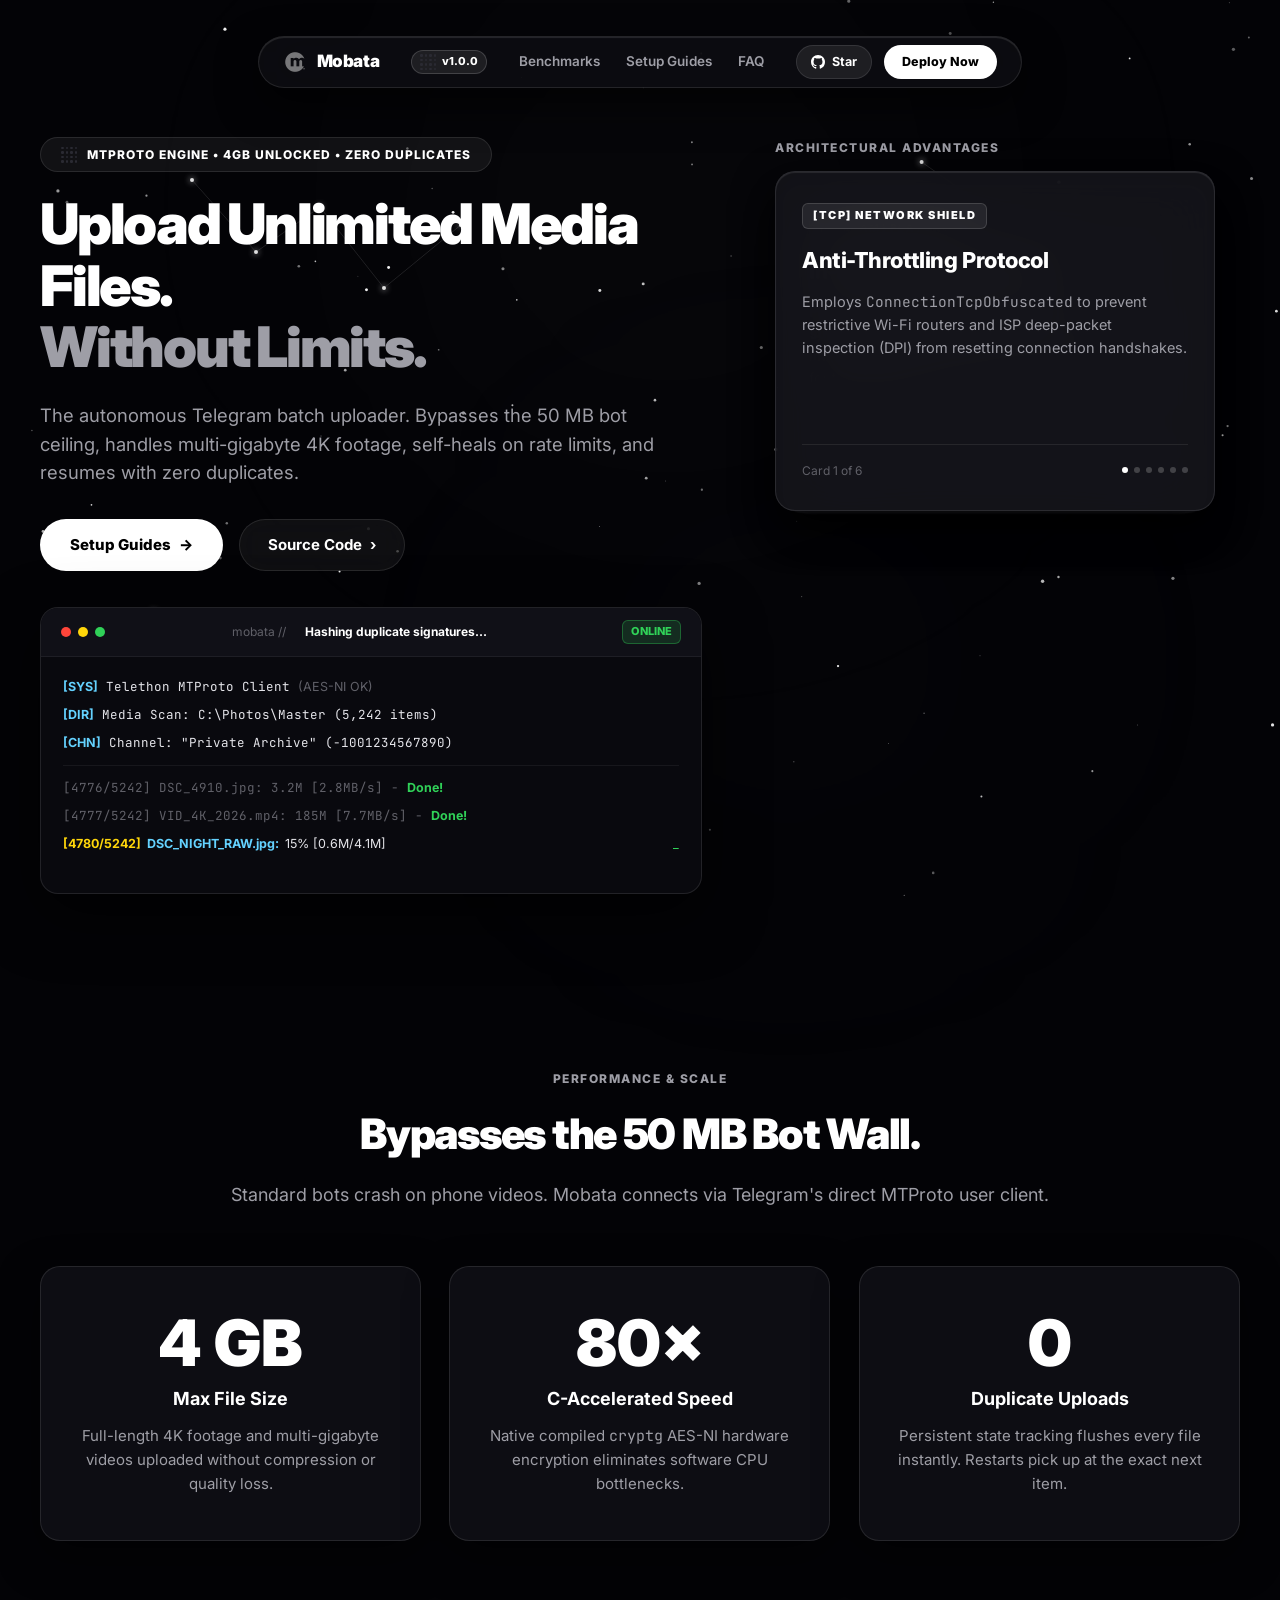
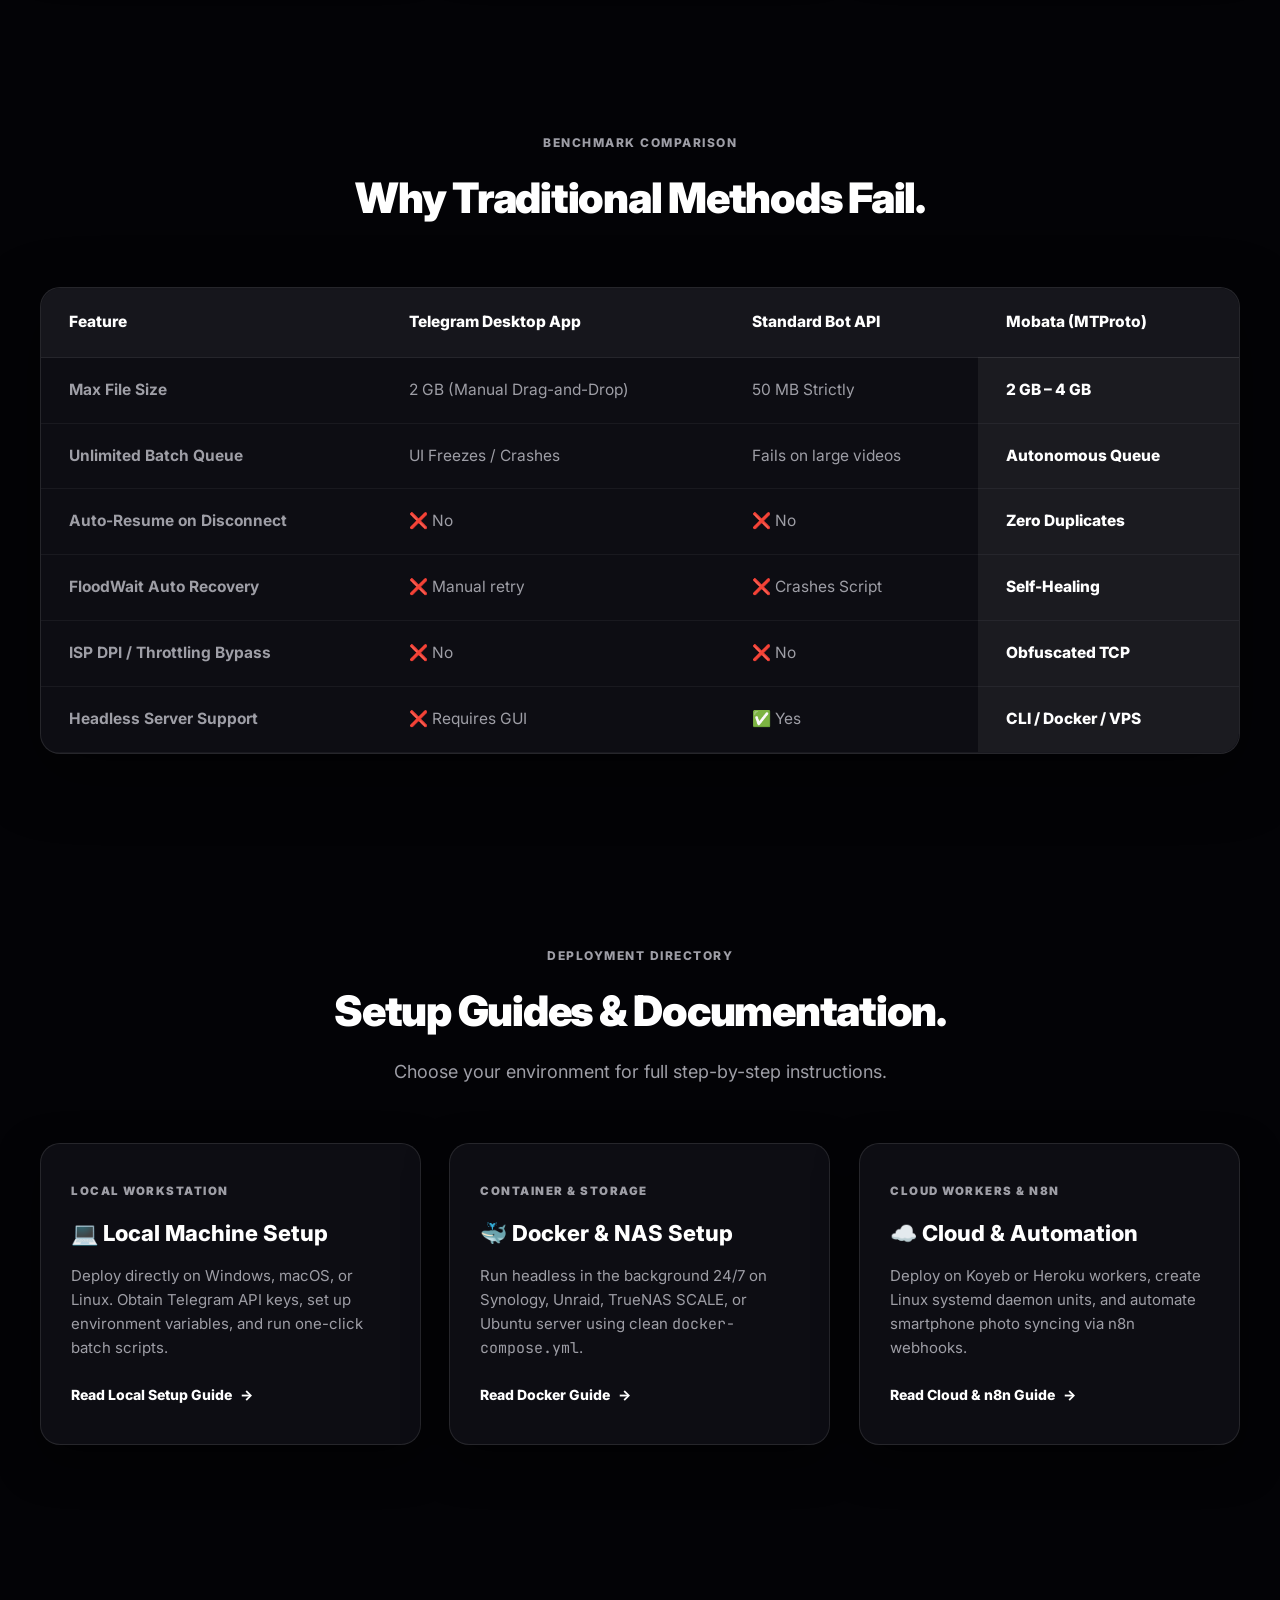
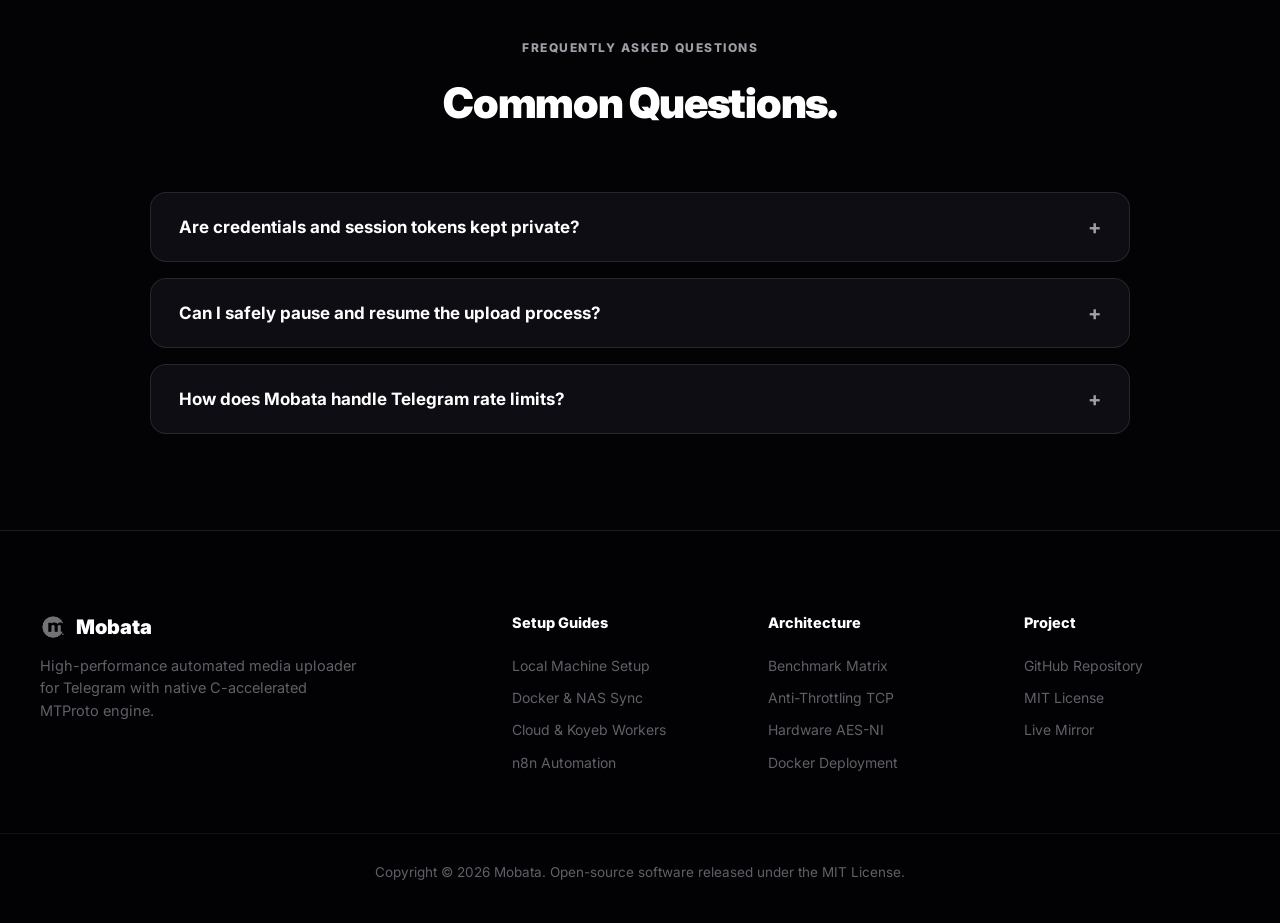
==== commit 0938701c: "style(mobile): switch to Inter typography, refine hero proportions, side-by-side CTA buttons, and fi" ====
--- a/website/index.html
+++ b/website/index.html
@@ -9,10 +9,10 @@
   <link rel="icon" type="image/x-icon" href="assets/favicon.ico" />
   <link rel="apple-touch-icon" sizes="180x180" href="assets/favicon.png" />
   
-  <!-- Doto Font Everywhere -->
+  <!-- Inter for crisp modern UI typography + JetBrains Mono for terminal/telemetry -->
   <link rel="preconnect" href="https://fonts.googleapis.com">
   <link rel="preconnect" href="https://fonts.gstatic.com" crossorigin>
-  <link href="https://fonts.googleapis.com/css2?family=Doto:wght@400;500;600;700;800;900&display=swap" rel="stylesheet">
+  <link href="https://fonts.googleapis.com/css2?family=Inter:wght@400;500;600;700;800;900&family=JetBrains+Mono:wght@400;500;600;700&display=swap" rel="stylesheet">
   
   <style>
     /* ==========================================================================
@@ -82,8 +82,11 @@
       margin: 0;
       padding: 0;
       box-sizing: border-box;
-      font-family: 'Doto', sans-serif !important;
-      font-variation-settings: "ROND" 0;
+      font-family: 'Inter', -apple-system, BlinkMacSystemFont, 'Segoe UI', Roboto, Helvetica, Arial, sans-serif;
+    }
+
+    .term-content, .term-row, .t-think, .term-meta, .t-matrix, code, pre, .mono-font {
+      font-family: 'JetBrains Mono', monospace !important;
     }
 
     html {
@@ -1069,9 +1072,7 @@
       .term-content { font-size: 11px; padding: 14px 16px; }
     }
 
-    /* Mobile View: Clean Split Navigation & Strict Width Protection (<768px) */
-    /* Top bar: Logo + Brand + Star + Deploy stays fixed/sticky at top */
-    /* Bottom dock: Useful nav links (Benchmarks, Guides, FAQ) with sleek icons */
+    /* Mobile View: High-End Split Navigation & Perfect Fitting (<768px) */
     @media (max-width: 768px) {
       body {
         padding-bottom: 84px;
@@ -1083,11 +1084,11 @@
         max-width: 100%;
         box-sizing: border-box;
       }
-      /* Top bar: Compact, edge-to-edge floating capsule */
+      /* Top bar: Elegant Floating Capsule Dock */
       .nav-floating-wrap {
         position: sticky;
-        top: 8px;
-        padding: 0 12px;
+        top: 10px;
+        padding: 0 14px;
         width: 100%;
         display: flex;
         justify-content: center;
@@ -1095,35 +1096,34 @@
       }
       .capsule-navbar {
         width: 100%;
-        max-width: 100%;
+        max-width: 480px;
         padding: 6px 12px;
         gap: 8px;
         display: flex;
         align-items: center;
         justify-content: space-between;
-        background: rgba(12, 12, 16, 0.92);
+        background: rgba(14, 14, 18, 0.92);
         backdrop-filter: blur(28px) saturate(180%);
         -webkit-backdrop-filter: blur(28px) saturate(180%);
-        border: 1px solid rgba(255, 255, 255, 0.16);
-        box-shadow: 0 10px 30px rgba(0, 0, 0, 0.75);
+        border: 1px solid rgba(255, 255, 255, 0.14);
+        box-shadow: 0 12px 35px rgba(0, 0, 0, 0.75);
         border-radius: 9999px;
       }
       .nav-brand-link {
         gap: 7px;
       }
       .nav-logo-img {
-        height: 22px;
-        width: 22px;
+        height: 20px;
+        width: 20px;
       }
       .nav-brand-name {
-        font-size: 15px;
-        font-weight: 900;
+        font-size: 14.5px;
+        font-weight: 800;
         letter-spacing: -0.3px;
       }
       .nav-badge-ver {
         display: none;
       }
-      /* Nav links hidden from top bar — presented in bottom dock */
       .nav-links {
         display: none;
       }
@@ -1141,6 +1141,8 @@
         font-size: 11px;
         font-weight: 700;
         border-radius: 9999px;
+        background: rgba(255, 255, 255, 0.08);
+        border: 1px solid rgba(255, 255, 255, 0.15);
       }
       .nav-btn-cta {
         padding: 5px 12px;
@@ -1148,37 +1150,102 @@
         font-weight: 800;
         border-radius: 9999px;
         white-space: nowrap;
-      }
-
-      /* Hero Section Mobile Constraints */
+        background: #ffffff;
+        color: #000000;
+      }
+
+      /* Hero Section: Proportional, Beautiful Mobile Fitting */
       .hero-split {
         grid-template-columns: 1fr;
-        padding: 20px 0 36px;
-        gap: 28px;
+        padding: 16px 0 28px;
+        gap: 22px;
         width: 100%;
       }
+      .hero-badge-wrap {
+        margin-bottom: 14px;
+      }
+      .hero-badge {
+        font-size: 10.5px;
+        font-weight: 700;
+        letter-spacing: 0.5px;
+        padding: 5px 12px;
+        gap: 6px;
+        max-width: 100%;
+        border-radius: 9999px;
+        background: rgba(255, 255, 255, 0.05);
+        border: 1px solid rgba(255, 255, 255, 0.12);
+      }
       .hero-h1 {
-        font-size: 28px;
-        line-height: 1.18;
+        font-size: 26px;
+        font-weight: 800;
+        line-height: 1.2;
+        letter-spacing: -0.03em;
+        margin-bottom: 12px;
         word-break: break-word;
       }
       .hero-p {
-        font-size: 14.5px;
-        line-height: 1.6;
+        font-size: 13.5px;
+        line-height: 1.55;
+        color: #9ca3af;
         max-width: 100%;
-        margin-bottom: 24px;
-      }
+        margin-bottom: 18px;
+      }
+      /* Side-by-Side Sleek CTA Buttons (Height 42px instead of giant blocks) */
       .hero-btns {
-        flex-direction: column;
+        display: flex;
+        flex-direction: row;
         width: 100%;
-        gap: 10px;
-        margin-bottom: 24px;
+        gap: 8px;
+        margin-bottom: 20px;
       }
       .hero-btns a {
+        flex: 1 1 0;
+        min-width: 0;
+        height: 42px;
+        padding: 0 10px;
+        font-size: 12.5px;
+        font-weight: 700;
+        border-radius: 9999px;
+        display: inline-flex;
+        align-items: center;
+        justify-content: center;
+        white-space: nowrap;
+        text-align: center;
+      }
+
+      /* Terminal Stage: Zero Clipping & Zero Overflow */
+      .terminal-stage {
         width: 100%;
-        justify-content: center;
-        text-align: center;
-        padding: 12px 20px;
+        max-width: 100%;
+        margin-top: 14px;
+      }
+      .term-top {
+        padding: 10px 14px;
+      }
+      .term-meta span:first-child {
+        display: none; /* Hide "mobata //" on mobile so ONLINE never gets cut off */
+      }
+      .t-think {
+        font-size: 11px;
+      }
+      .term-status {
+        font-size: 10px;
+        padding: 2px 7px;
+        letter-spacing: 0.5px;
+      }
+      .term-content {
+        font-size: 9.5px;
+        line-height: 20px;
+        padding: 12px 12px;
+        height: auto;
+        min-height: 185px;
+        max-height: 205px;
+        overflow-x: hidden;
+      }
+      .term-row {
+        height: 20px;
+        line-height: 20px;
+        font-size: 9.5px;
       }
 
       /* Card Deck Stage Mobile Adjustments */
@@ -1193,28 +1260,14 @@
       .card-deck-stage {
         width: 100%;
         max-width: 100%;
-        height: 320px;
-        min-height: 320px;
-        max-height: 320px;
+        height: 310px;
+        min-height: 310px;
+        max-height: 310px;
       }
       .stack-card {
         width: 100%;
-        height: 310px;
-        padding: 20px 18px;
-      }
-
-      /* Terminal Stage Mobile Sizing */
-      .terminal-stage {
-        width: 100%;
-        max-width: 100%;
-        margin-top: 18px;
-      }
-      .term-content {
-        font-size: 10.5px;
-        padding: 12px 14px;
-        height: auto;
-        min-height: 200px;
-        max-height: 220px;
+        height: 300px;
+        padding: 18px 16px;
       }
 
       /* Sections & Grids */
@@ -1386,11 +1439,11 @@
 
         <div class="hero-btns">
           <a href="#guides" class="btn-white">
-            <span>Explore Setup Guides</span>
+            <span>Setup Guides</span>
             <span>→</span>
           </a>
           <a href="https://github.com/shikshiten/Mobata" target="_blank" class="btn-ghost-mono">
-            <span>View Source Code</span>
+            <span>Source Code</span>
             <span>›</span>
           </a>
         </div>
@@ -1417,16 +1470,16 @@
             </div>
 
             <div class="term-content">
-              <div class="term-row"><span class="c-cyan">[SYS]</span> Initializing Telethon MTProto Client... <span class="c-dim">Hardware AES-NI verified</span></div>
-              <div class="term-row"><span class="c-cyan">[DIR]</span> Media Scan: C:\Photos\Master (5,242 items indexed)</div>
-              <div class="term-row"><span class="c-cyan">[CHN]</span> Connected to channel: "Private Archive" (-1001234567890)</div>
+              <div class="term-row"><span class="c-cyan">[SYS]</span> Telethon MTProto Client <span class="c-dim">(AES-NI OK)</span></div>
+              <div class="term-row"><span class="c-cyan">[DIR]</span> Media Scan: C:\Photos\Master (5,242 items)</div>
+              <div class="term-row"><span class="c-cyan">[CHN]</span> Channel: "Private Archive" (-1001234567890)</div>
               <div class="t-hr"></div>
-              <div class="term-row c-dim">[4776/5242] DSC_4910.jpg:  100%|██████████| 3.2M/3.2M [2.8MB/s] - <span class="c-green">Done!</span></div>
-              <div class="term-row c-dim">[4777/5242] VID_4K_2026.mp4: 100%|██████████| 185M/185M [7.7MB/s] - <span class="c-green">Done!</span></div>
+              <div class="term-row c-dim">[4776/5242] DSC_4910.jpg: 3.2M [2.8MB/s] - <span class="c-green">Done!</span></div>
+              <div class="term-row c-dim">[4777/5242] VID_4K_2026.mp4: 185M [7.7MB/s] - <span class="c-green">Done!</span></div>
               <div class="term-row live-upload-row">
                 <span class="c-yellow" id="t-count">[4778/5242]</span>
                 <span id="t-file" class="c-cyan">IMG_0812.jpg:</span>
-                <span id="t-meter">96%|█████████ | 2.9M/3.1M [3.2MB/s]</span>
+                <span id="t-meter">96% [3.2MB/s]</span>
                 <span class="t-cursor">_</span>
               </div>
             </div>
@@ -2167,7 +2220,7 @@
       if (qP >= 100) {
         qP = 100;
         const cur = queue[qI % queue.length];
-        m.innerHTML = `100%|██████████| ${cur.size}/${cur.size} [${cur.speed}] - <span class="c-green">Done!</span>`;
+        m.innerHTML = `100% [${cur.speed}] - <span class="c-green">Done!</span>`;
         setTimeout(() => {
           qP = 15; qCnt++; qI++;
           const next = queue[qI % queue.length];
@@ -2175,14 +2228,13 @@
           f.innerText = next.name + ':';
           const nextVal = (parseFloat(next.size) * 0.15).toFixed(1);
           const nextUnit = next.size.slice(-1);
-          m.innerText = `${qP}%|█         | ${nextVal}${nextUnit}/${next.size} [${next.speed}]`;
+          m.innerText = `${qP}% [${nextVal}${nextUnit}/${next.size}]`;
         }, 800);
       } else {
         const cur = queue[qI % queue.length];
-        const bc = Math.floor(qP / 10);
         const curVal = (parseFloat(cur.size) * (qP / 100)).toFixed(1);
         const unit = cur.size.slice(-1);
-        m.innerText = `${qP}%|${'█'.repeat(bc)}${' '.repeat(10 - bc)}| ${curVal}${unit}/${cur.size} [${cur.speed}]`;
+        m.innerText = `${qP}% [${curVal}${unit}/${cur.size}]`;
       }
     }, 550);
 
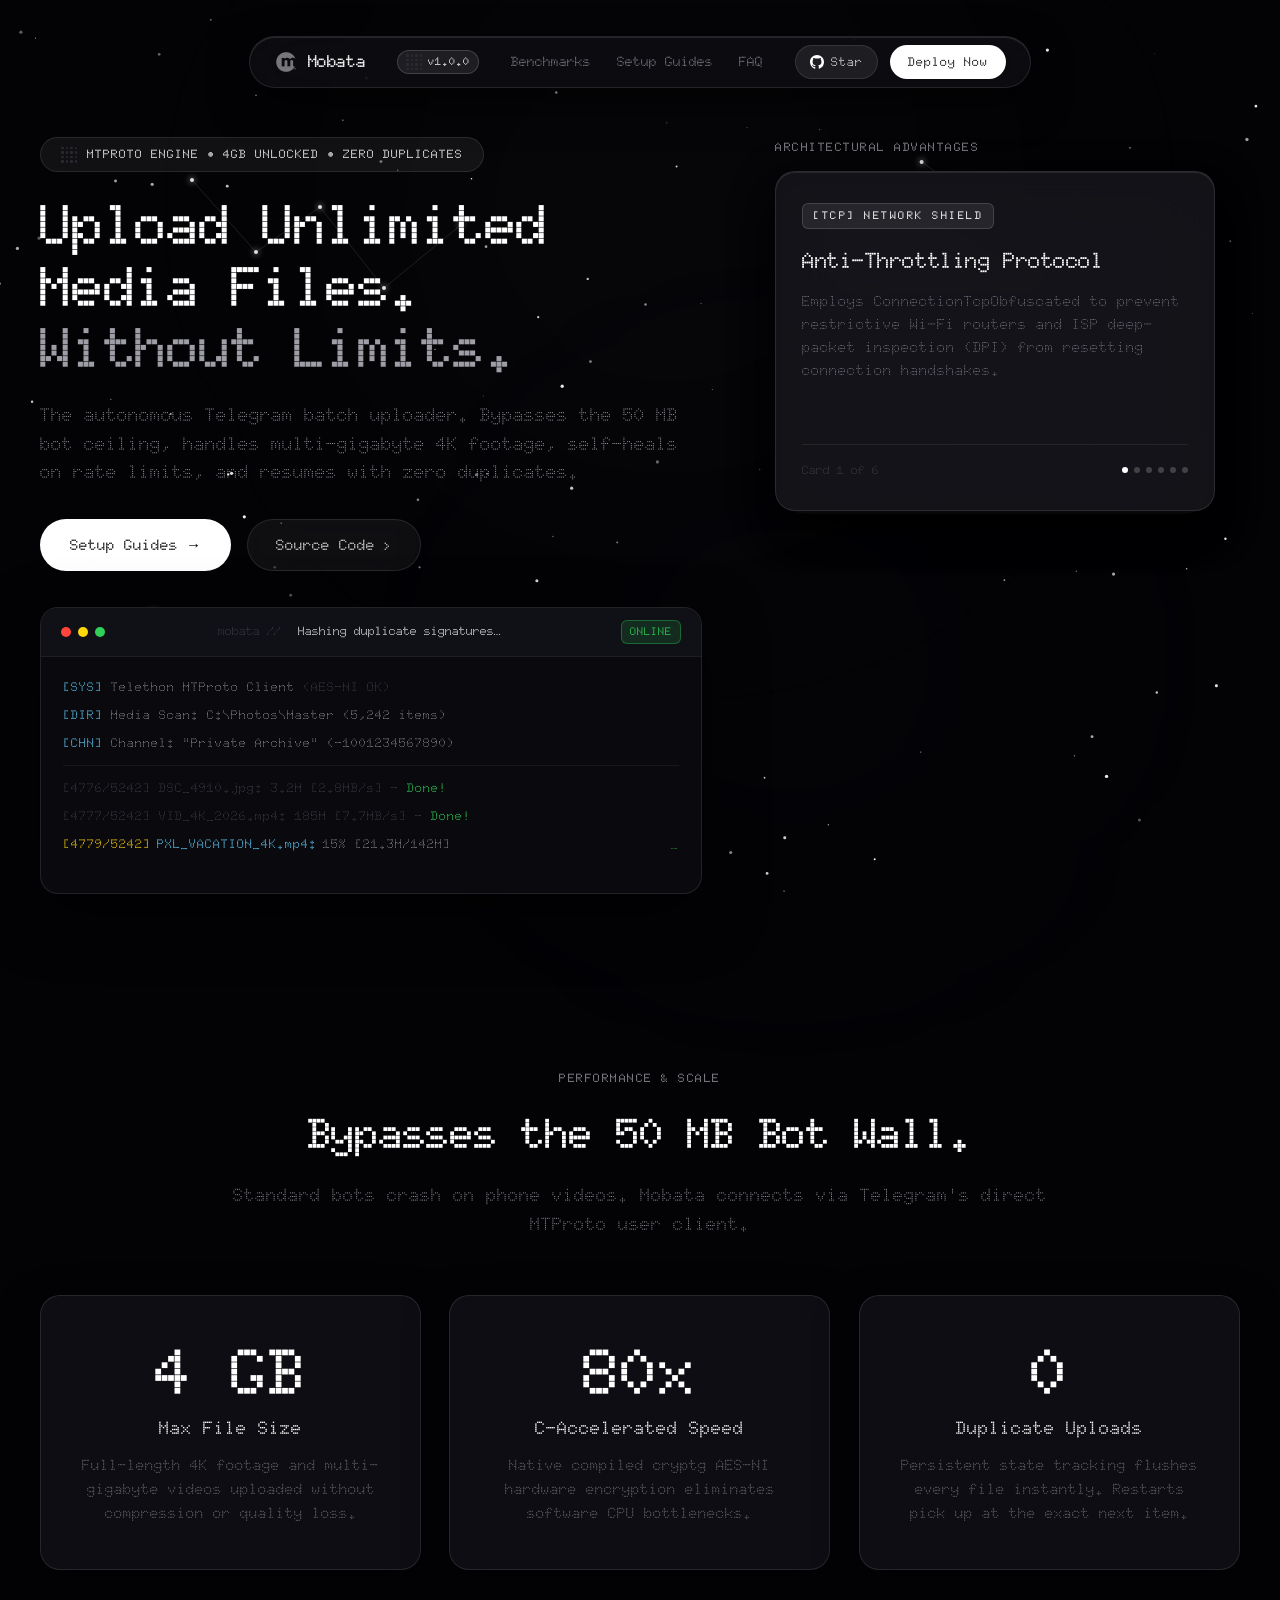
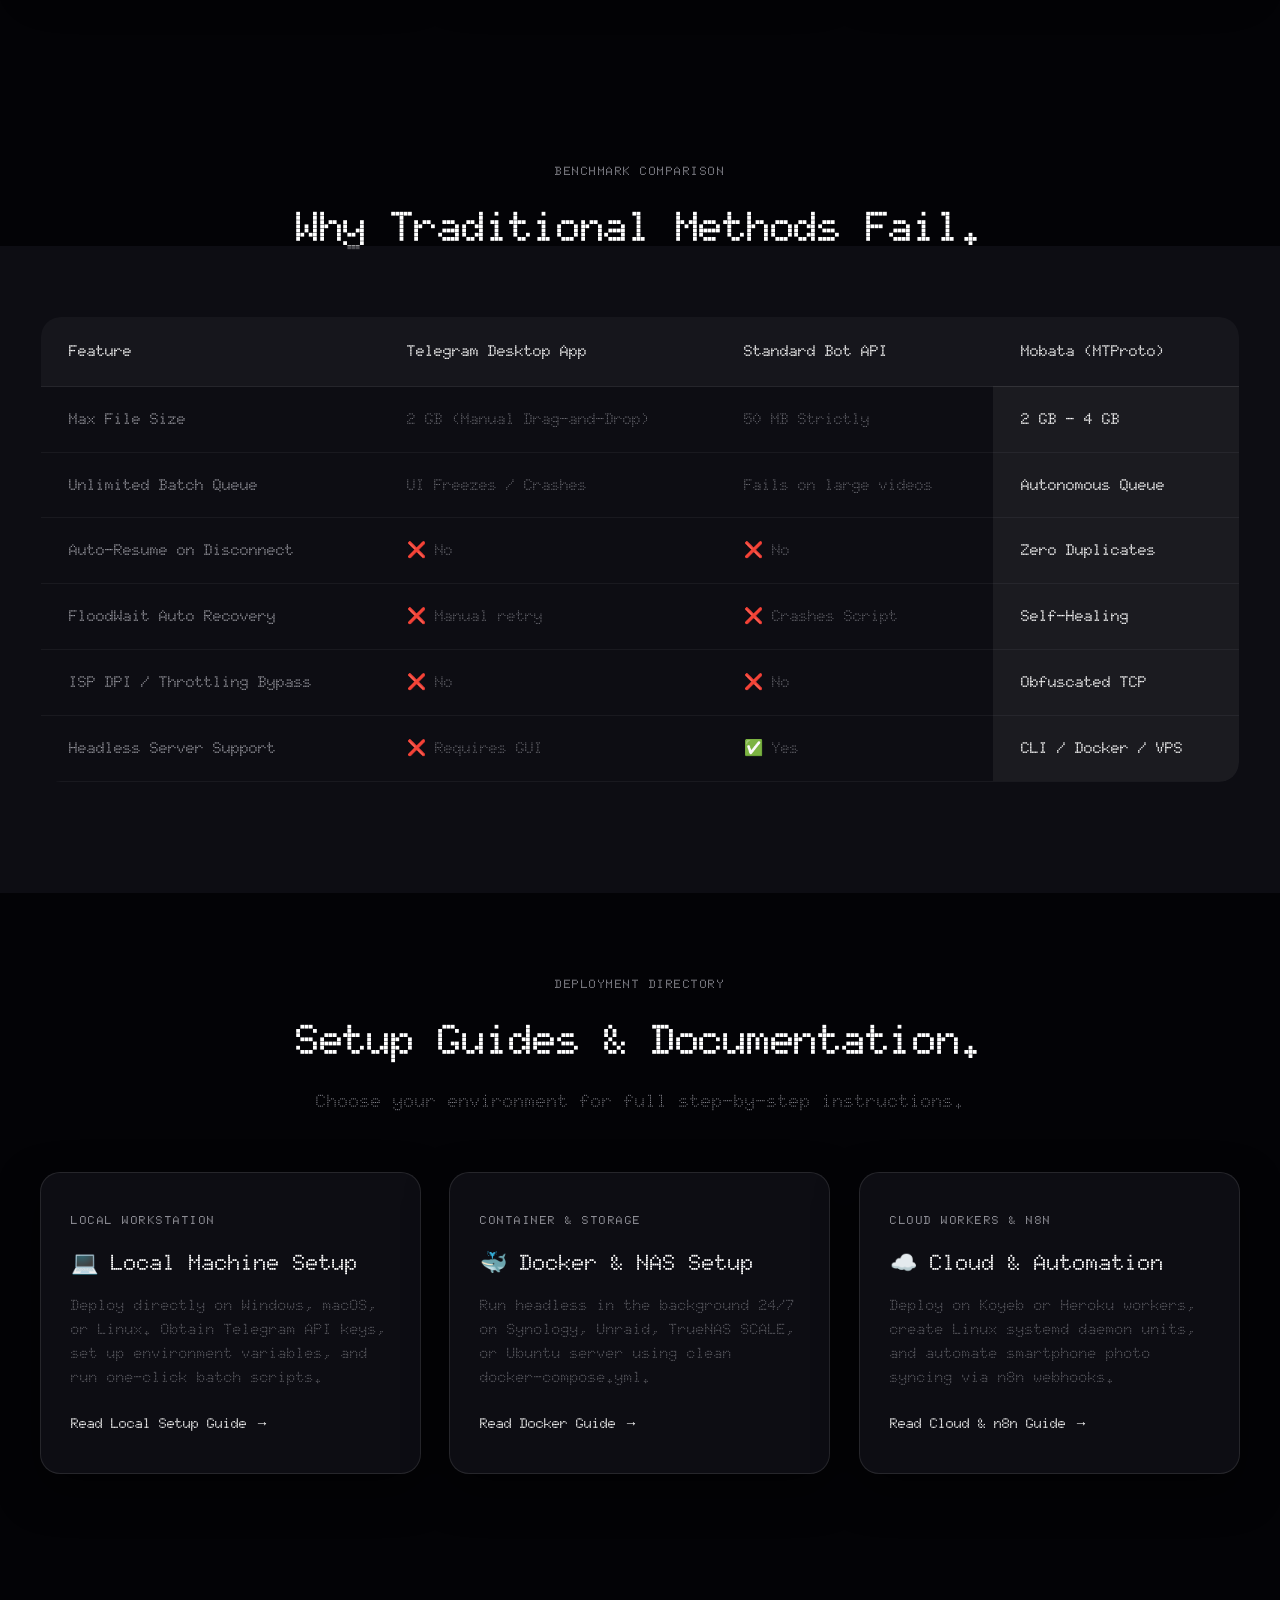
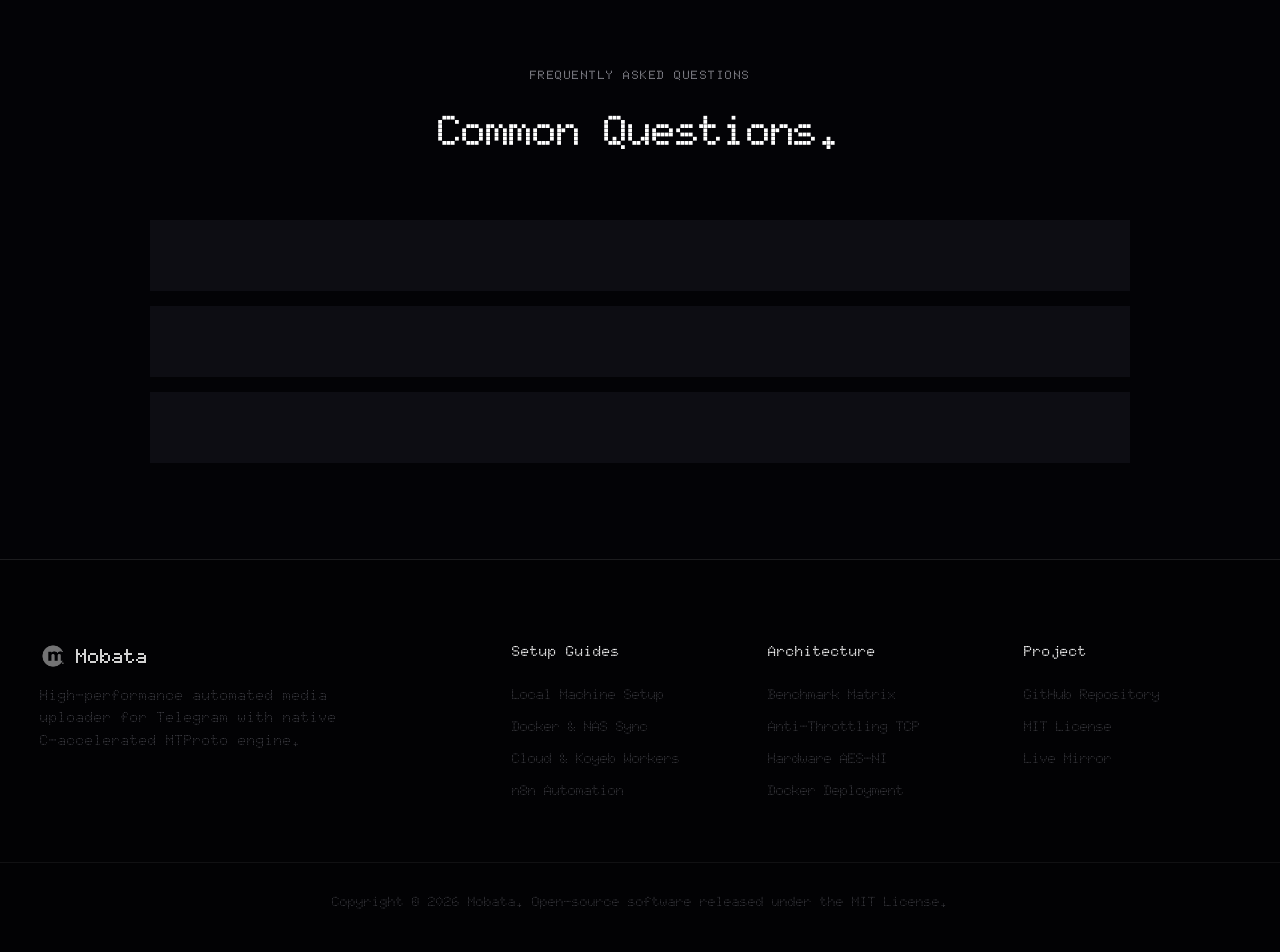
==== commit d1ac5760: "style: restore Doto font across all pages while preserving responsive mobile fitting" ====
--- a/website/index.html
+++ b/website/index.html
@@ -9,10 +9,10 @@
   <link rel="icon" type="image/x-icon" href="assets/favicon.ico" />
   <link rel="apple-touch-icon" sizes="180x180" href="assets/favicon.png" />
   
-  <!-- Inter for crisp modern UI typography + JetBrains Mono for terminal/telemetry -->
+  <!-- Doto Font Everywhere -->
   <link rel="preconnect" href="https://fonts.googleapis.com">
   <link rel="preconnect" href="https://fonts.gstatic.com" crossorigin>
-  <link href="https://fonts.googleapis.com/css2?family=Inter:wght@400;500;600;700;800;900&family=JetBrains+Mono:wght@400;500;600;700&display=swap" rel="stylesheet">
+  <link href="https://fonts.googleapis.com/css2?family=Doto:wght@400;500;600;700;800;900&display=swap" rel="stylesheet">
   
   <style>
     /* ==========================================================================
@@ -82,11 +82,8 @@
       margin: 0;
       padding: 0;
       box-sizing: border-box;
-      font-family: 'Inter', -apple-system, BlinkMacSystemFont, 'Segoe UI', Roboto, Helvetica, Arial, sans-serif;
-    }
-
-    .term-content, .term-row, .t-think, .term-meta, .t-matrix, code, pre, .mono-font {
-      font-family: 'JetBrains Mono', monospace !important;
+      font-family: 'Doto', sans-serif !important;
+      font-variation-settings: "ROND" 0;
     }
 
     html {
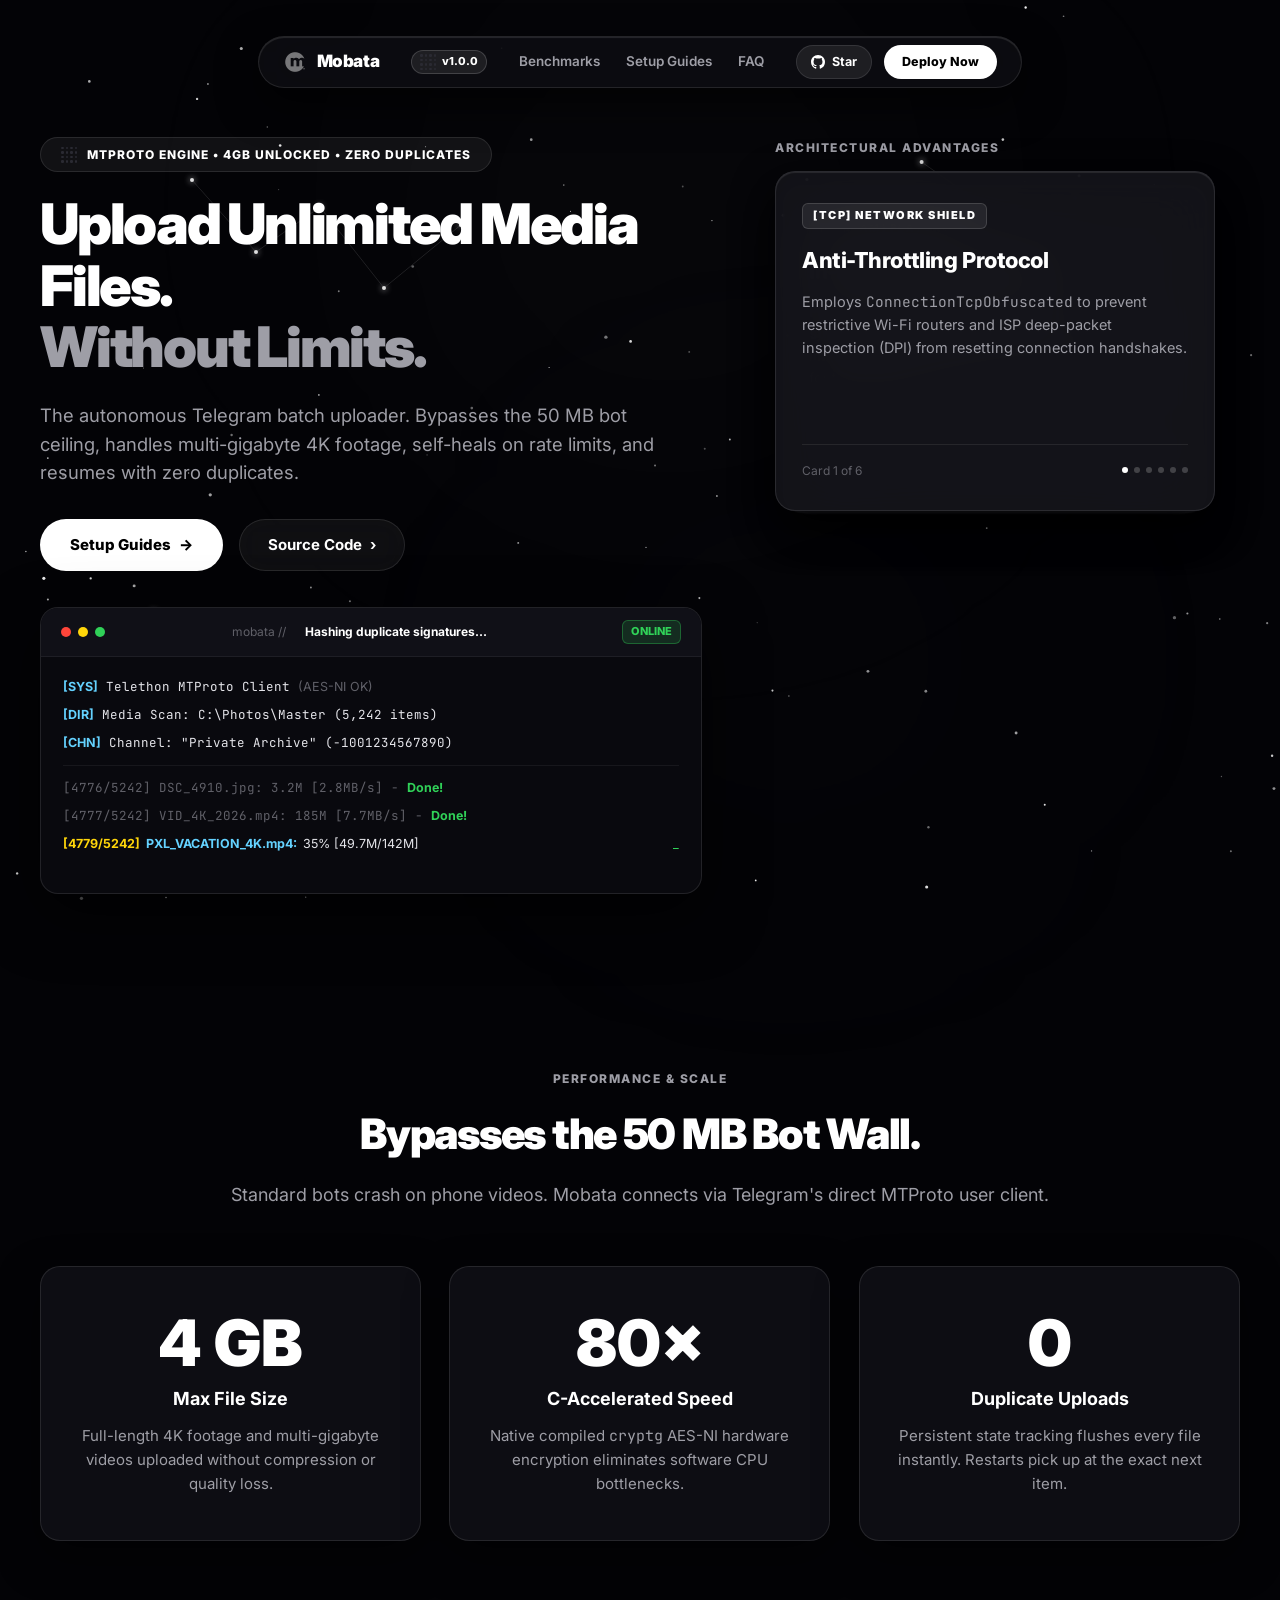
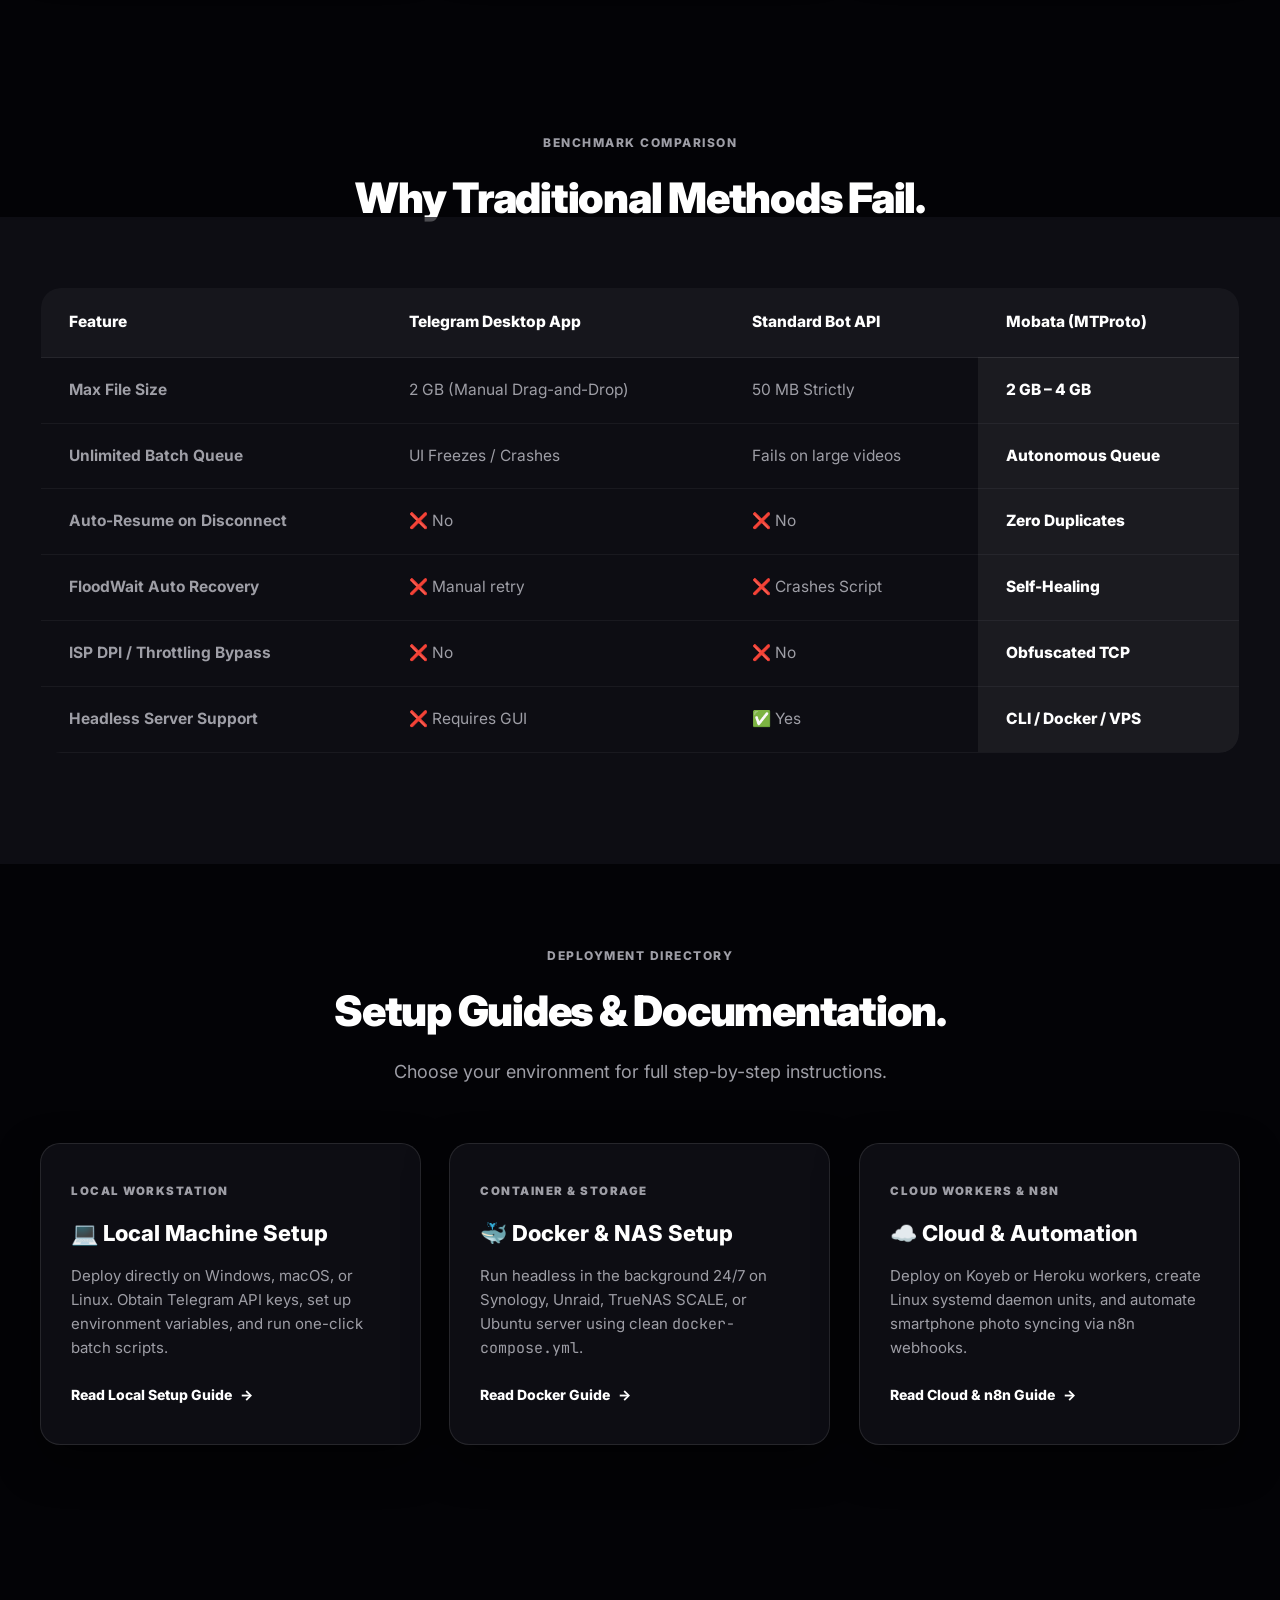
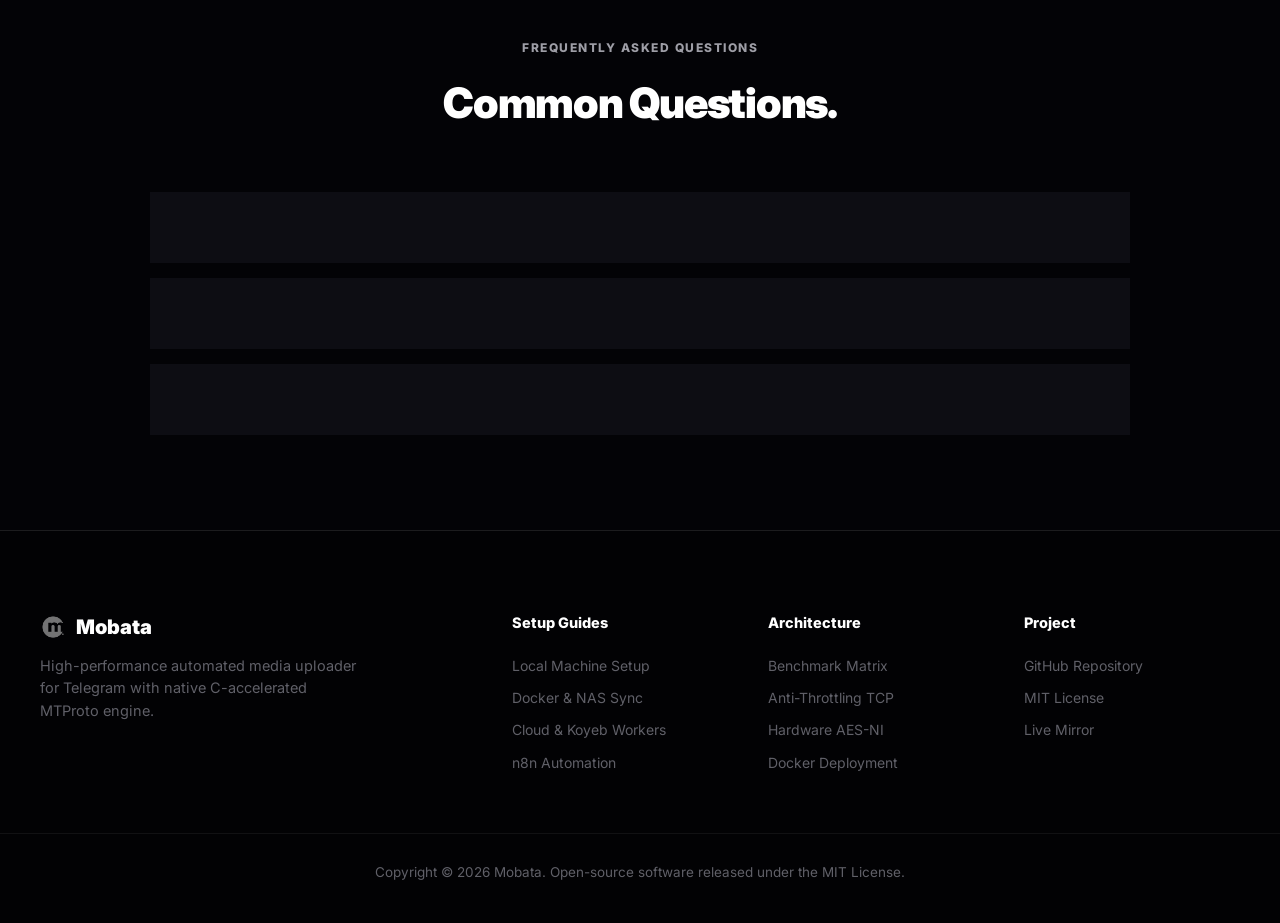
==== commit bd0a44cb: "style: switch to clean Inter typography with JetBrains Mono code styling" ====
--- a/website/index.html
+++ b/website/index.html
@@ -9,10 +9,10 @@
   <link rel="icon" type="image/x-icon" href="assets/favicon.ico" />
   <link rel="apple-touch-icon" sizes="180x180" href="assets/favicon.png" />
   
-  <!-- Doto Font Everywhere -->
+  <!-- Inter (Modern, crisp, Apple/Vercel standard) + JetBrains Mono (Terminal/Code) -->
   <link rel="preconnect" href="https://fonts.googleapis.com">
   <link rel="preconnect" href="https://fonts.gstatic.com" crossorigin>
-  <link href="https://fonts.googleapis.com/css2?family=Doto:wght@400;500;600;700;800;900&display=swap" rel="stylesheet">
+  <link href="https://fonts.googleapis.com/css2?family=Inter:wght@400;500;600;700;800;900&family=JetBrains+Mono:wght@400;500;600;700&display=swap" rel="stylesheet">
   
   <style>
     /* ==========================================================================
@@ -82,8 +82,13 @@
       margin: 0;
       padding: 0;
       box-sizing: border-box;
-      font-family: 'Doto', sans-serif !important;
-      font-variation-settings: "ROND" 0;
+      font-family: 'Inter', -apple-system, BlinkMacSystemFont, 'SF Pro Display', 'Segoe UI', Roboto, sans-serif;
+      -webkit-font-smoothing: antialiased;
+      -moz-osx-font-smoothing: grayscale;
+    }
+
+    .term-content, .term-row, .t-think, .term-meta, .t-matrix, code, pre, .mono-code {
+      font-family: 'JetBrains Mono', 'SF Mono', Consolas, Menlo, monospace !important;
     }
 
     html {
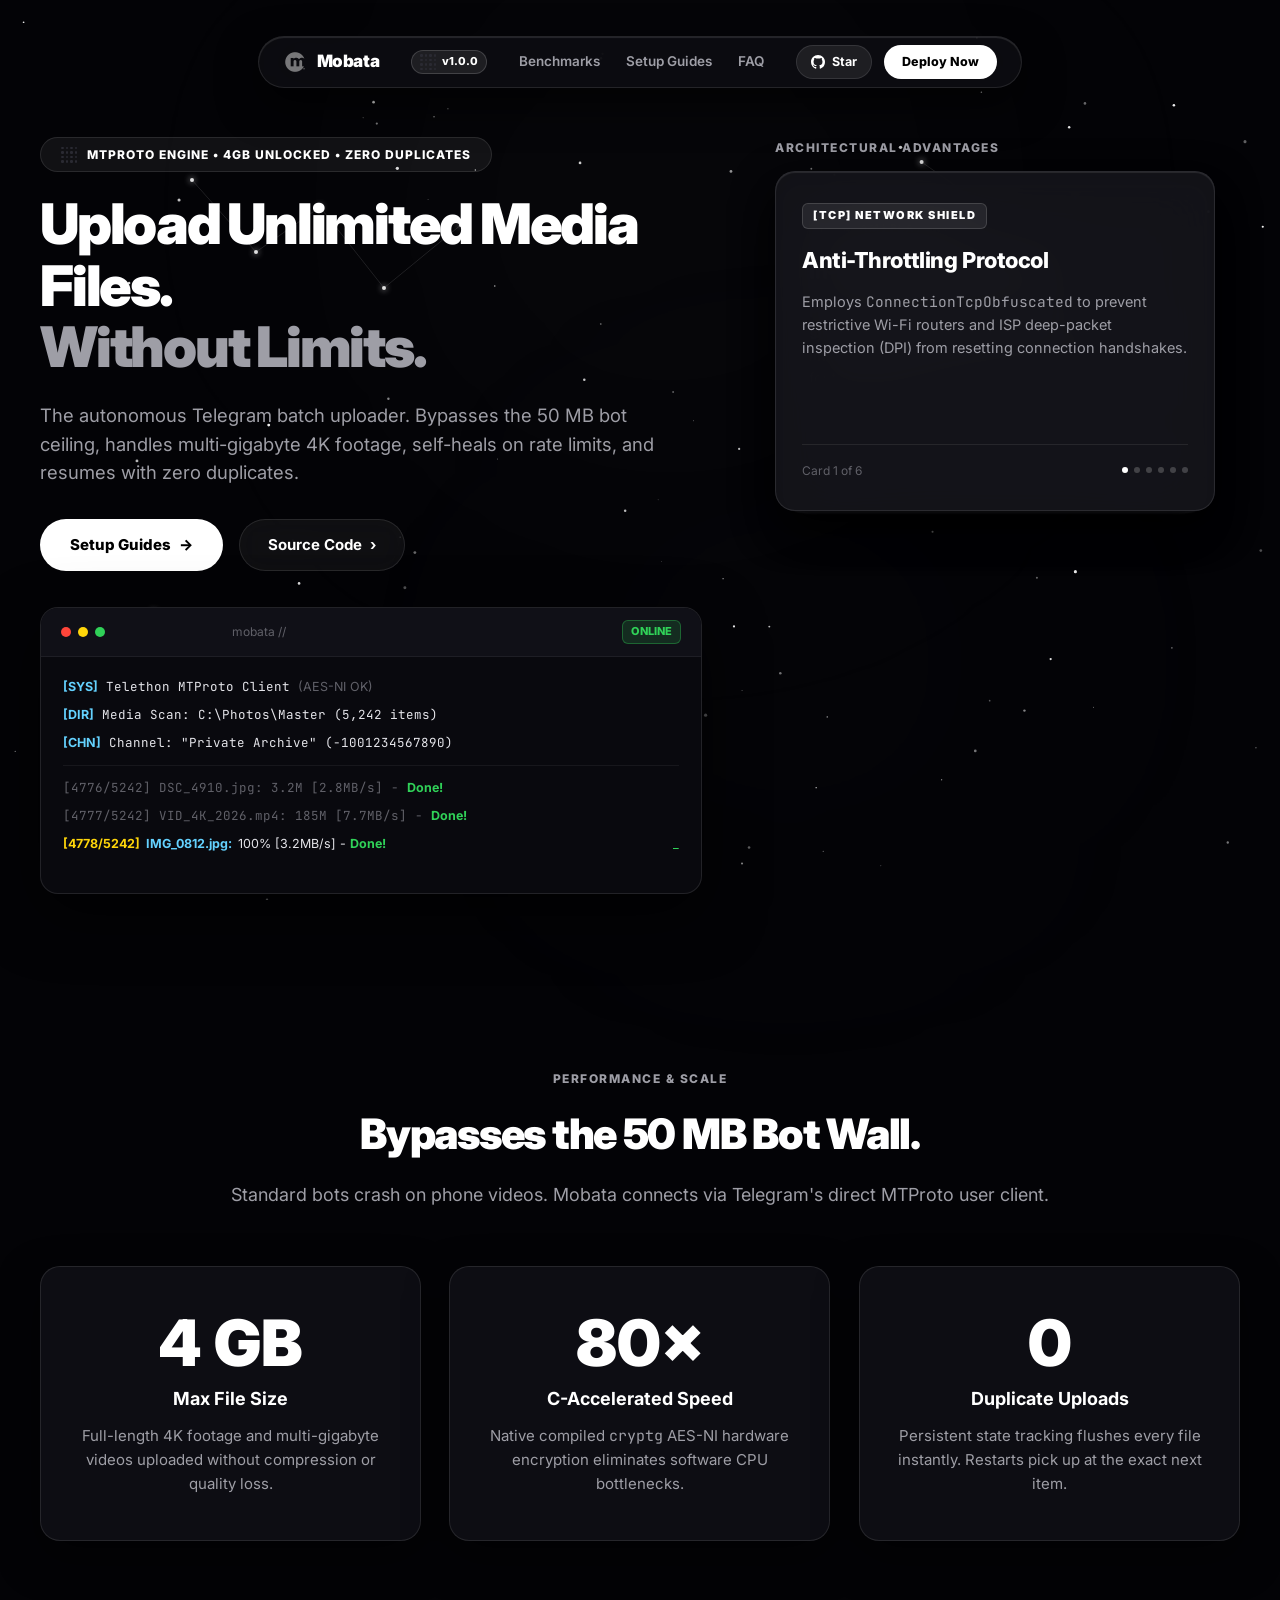
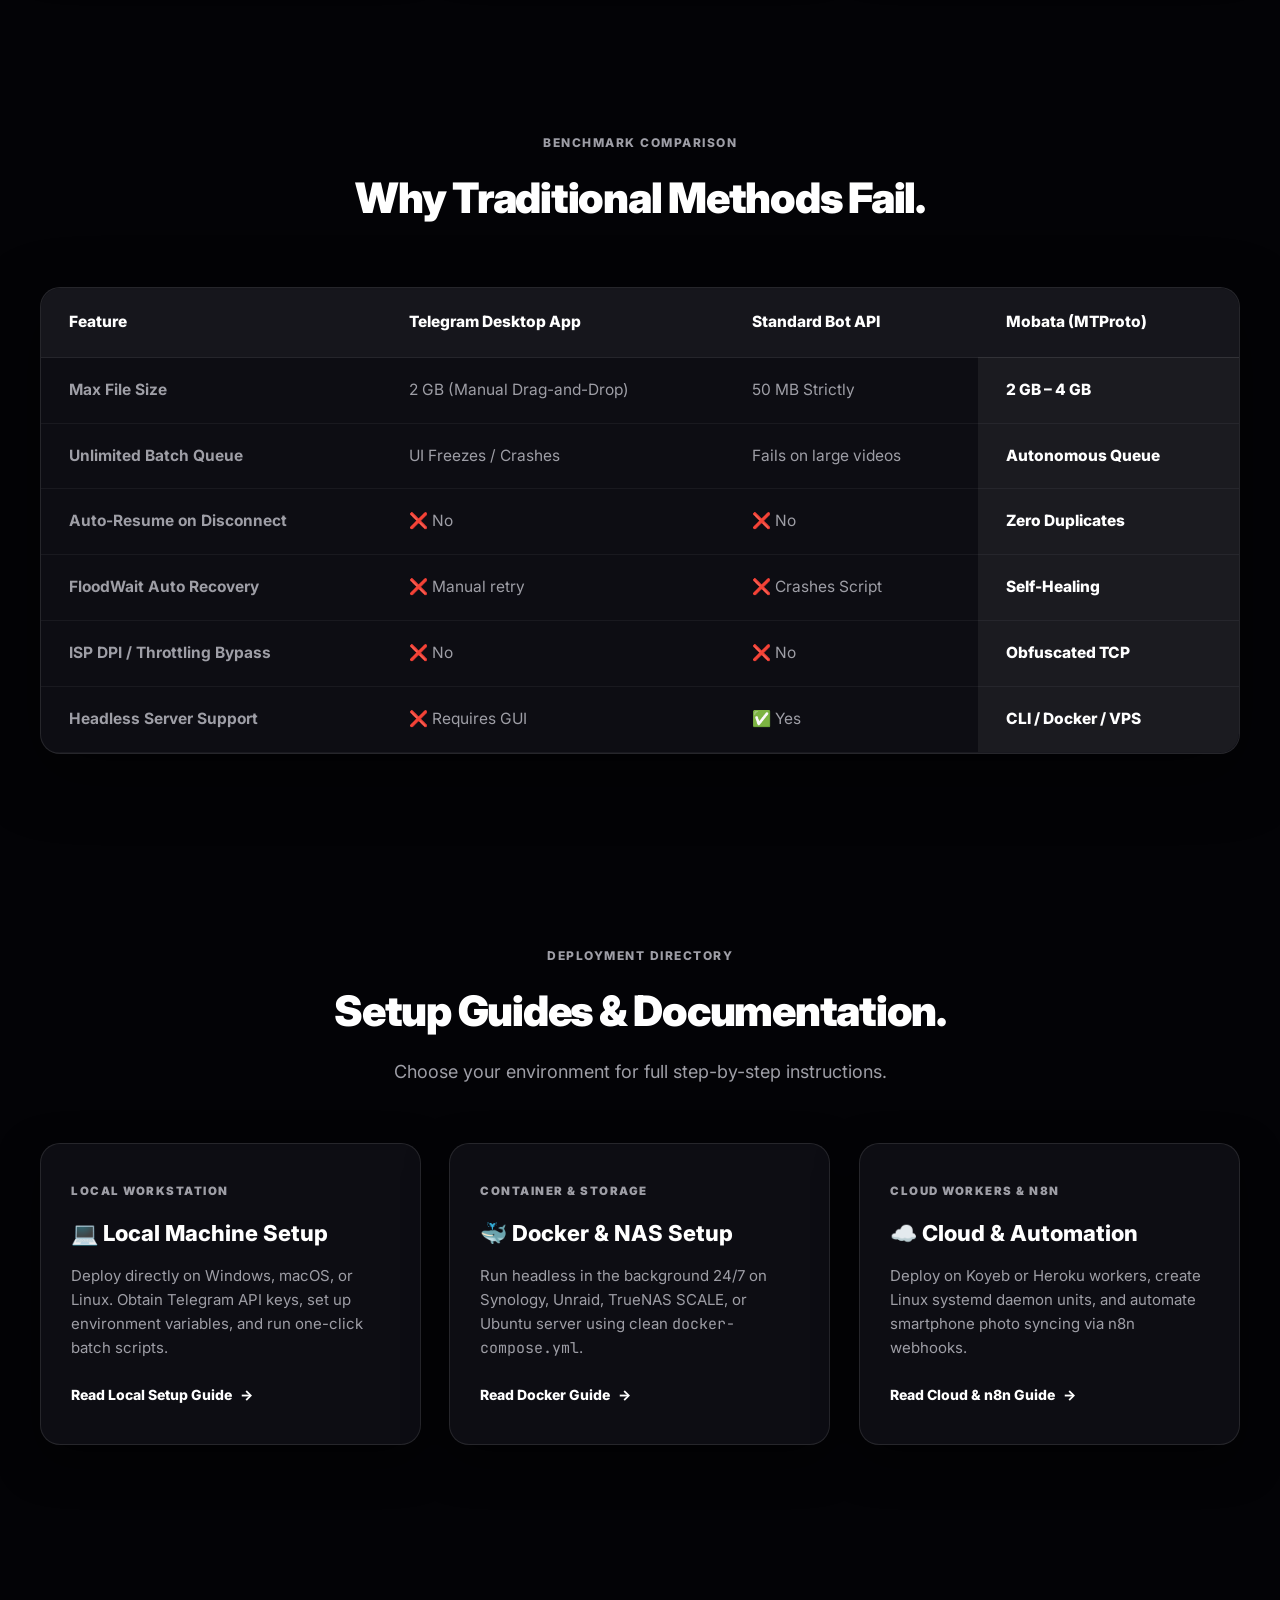
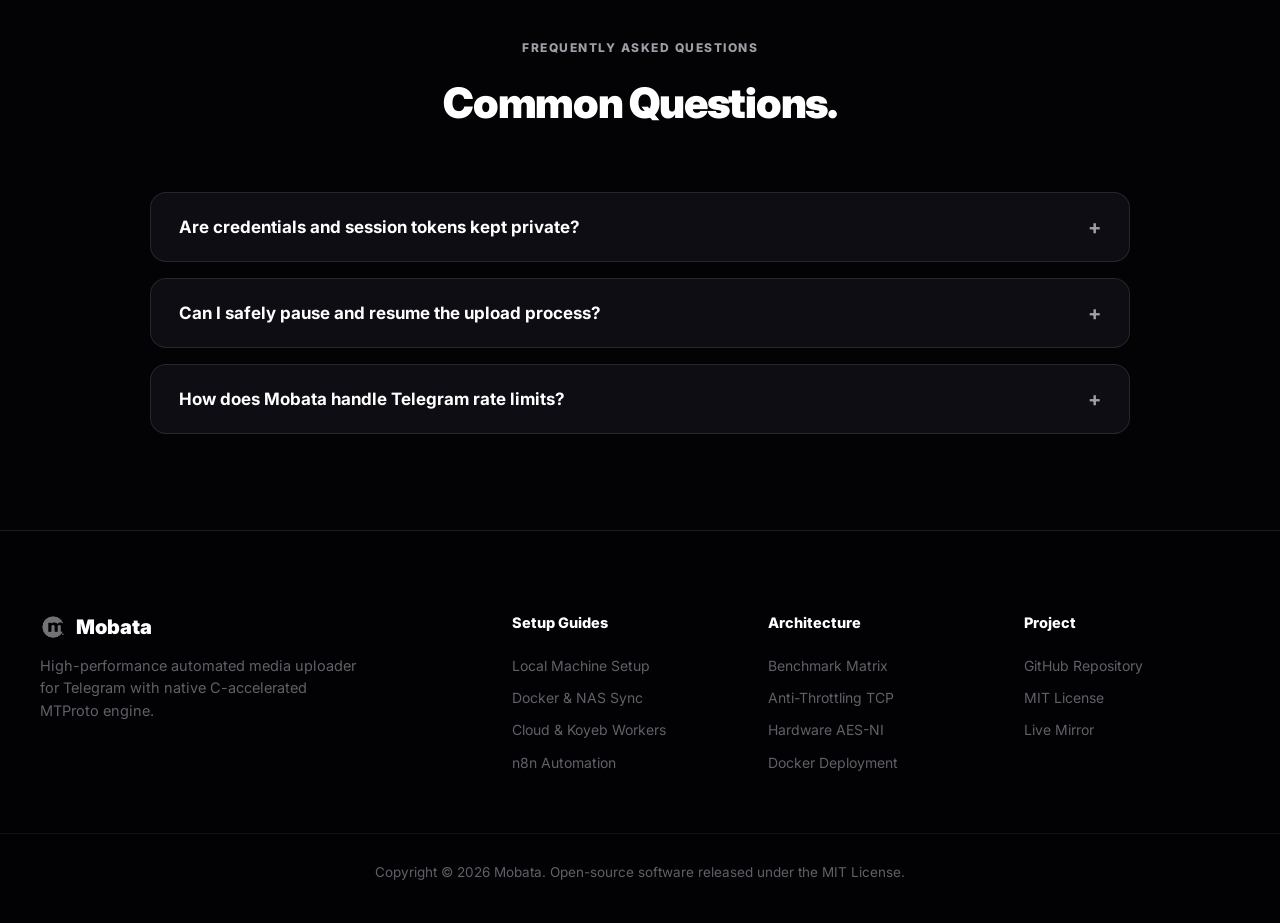
==== commit 045493b3: "fix(mobile): lock terminal header width and keep mobata // completely inside frame" ====
--- a/website/index.html
+++ b/website/index.html
@@ -1215,25 +1215,85 @@
         text-align: center;
       }
 
-      /* Terminal Stage: Zero Clipping & Zero Overflow */
+      /* Terminal Stage: Zero Clipping & Zero Overflow (mobata // stays perfectly inside) */
       .terminal-stage {
         width: 100%;
         max-width: 100%;
         margin-top: 14px;
+        overflow: hidden;
+        box-sizing: border-box;
+      }
+      .terminal-frame {
+        width: 100%;
+        max-width: 100%;
+        border-radius: 14px;
+        overflow: hidden;
+        box-sizing: border-box;
       }
       .term-top {
-        padding: 10px 14px;
-      }
-      .term-meta span:first-child {
-        display: none; /* Hide "mobata //" on mobile so ONLINE never gets cut off */
+        display: flex;
+        align-items: center;
+        justify-content: space-between;
+        padding: 8px 10px;
+        width: 100%;
+        max-width: 100%;
+        box-sizing: border-box;
+        overflow: hidden;
+        gap: 6px;
+      }
+      .term-dots {
+        display: flex;
+        gap: 5px;
+        flex-shrink: 0;
+      }
+      .t-dot {
+        width: 8px;
+        height: 8px;
+      }
+      .term-meta {
+        display: flex;
+        align-items: center;
+        gap: 6px;
+        flex: 1 1 auto;
+        min-width: 0;
+        overflow: hidden;
+      }
+      .term-meta > span:first-child {
+        display: inline-block !important;
+        font-size: 11px;
+        font-weight: 700;
+        color: #ffffff;
+        flex-shrink: 0;
+        white-space: nowrap;
       }
       .t-think {
-        font-size: 11px;
+        flex: 1 1 auto;
+        min-width: 0;
+        overflow: hidden;
+        text-align: left;
+        display: block;
+      }
+      .t-think-sizer {
+        display: none !important; /* Prevents hidden text from blowing out the mobile header width */
+      }
+      .t-think-text {
+        position: static !important;
+        display: block;
+        overflow: hidden;
+        text-overflow: ellipsis;
+        white-space: nowrap;
+        font-size: 10px;
+        color: var(--text-dim);
+      }
+      .term-status-wrap {
+        flex-shrink: 0;
       }
       .term-status {
-        font-size: 10px;
-        padding: 2px 7px;
+        font-size: 9px;
+        padding: 2px 6px;
         letter-spacing: 0.5px;
+        font-weight: 800;
+        border-radius: 4px;
       }
       .term-content {
         font-size: 9.5px;
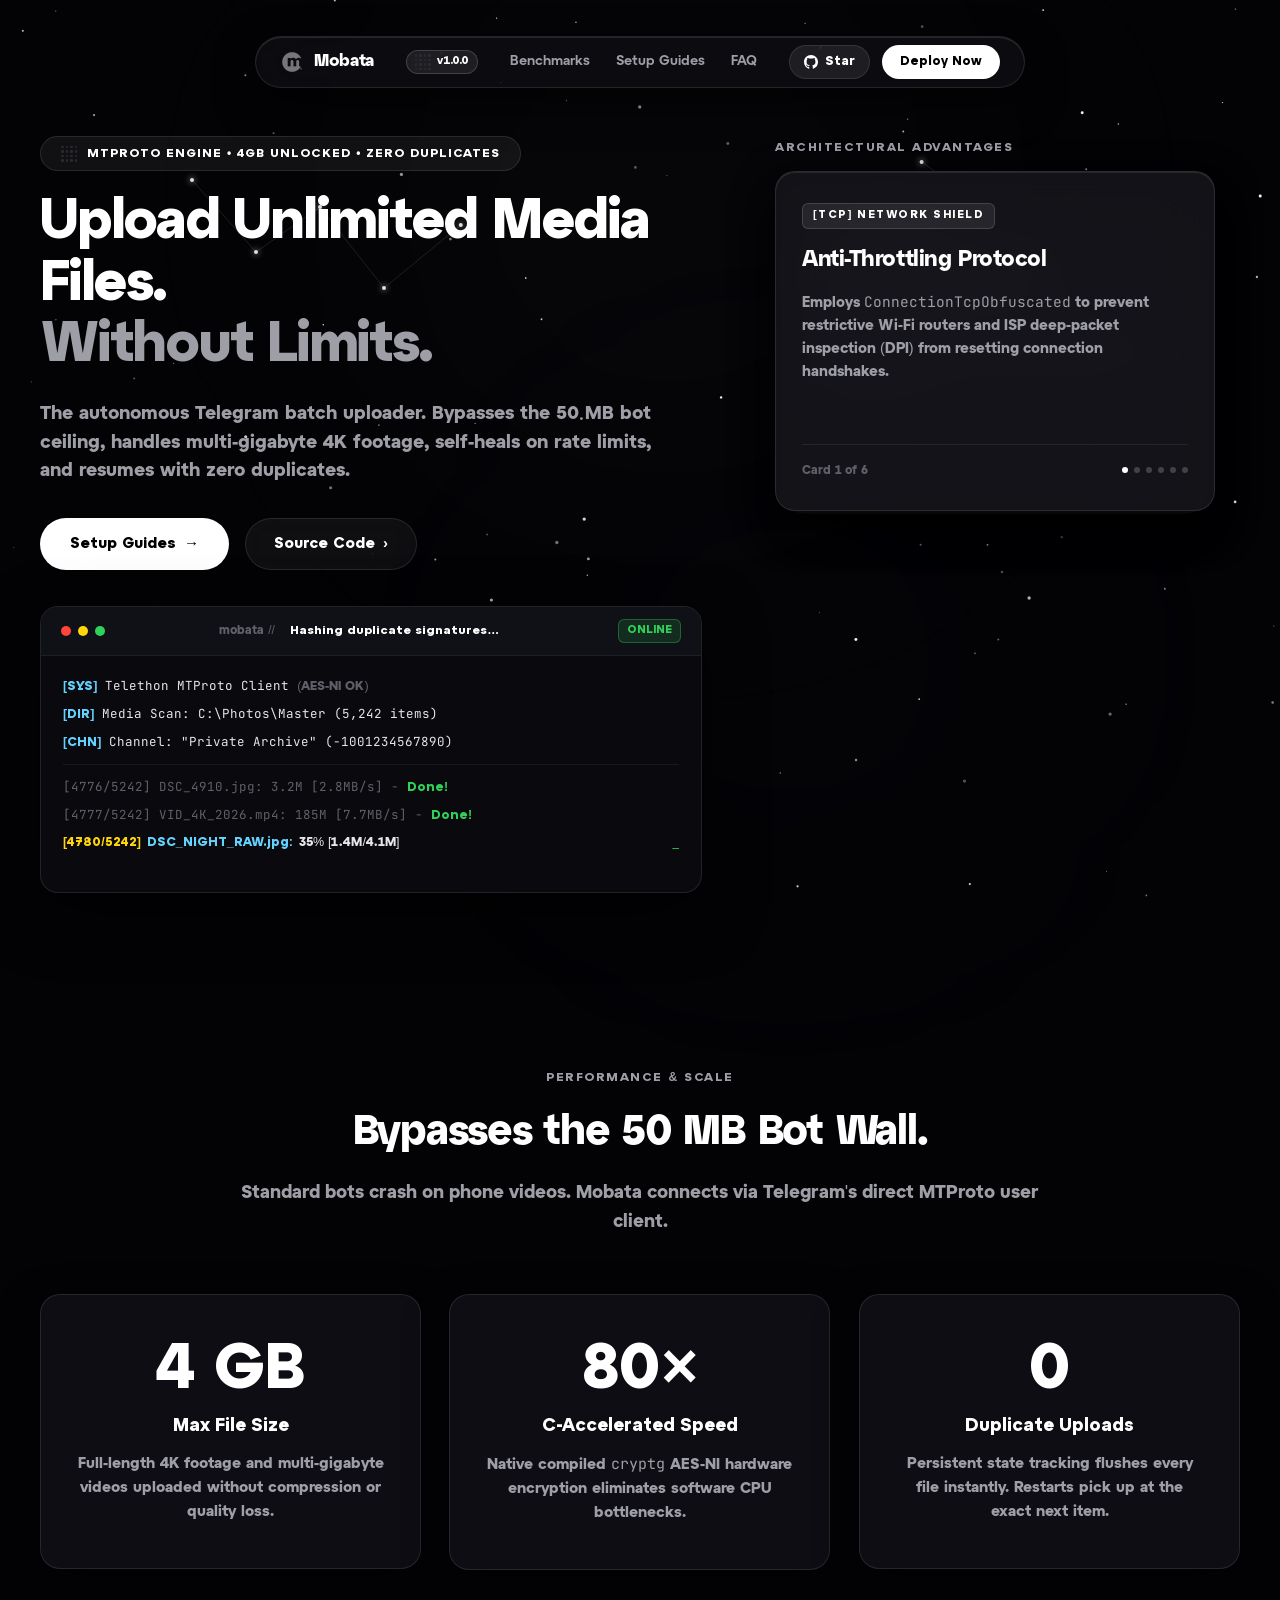
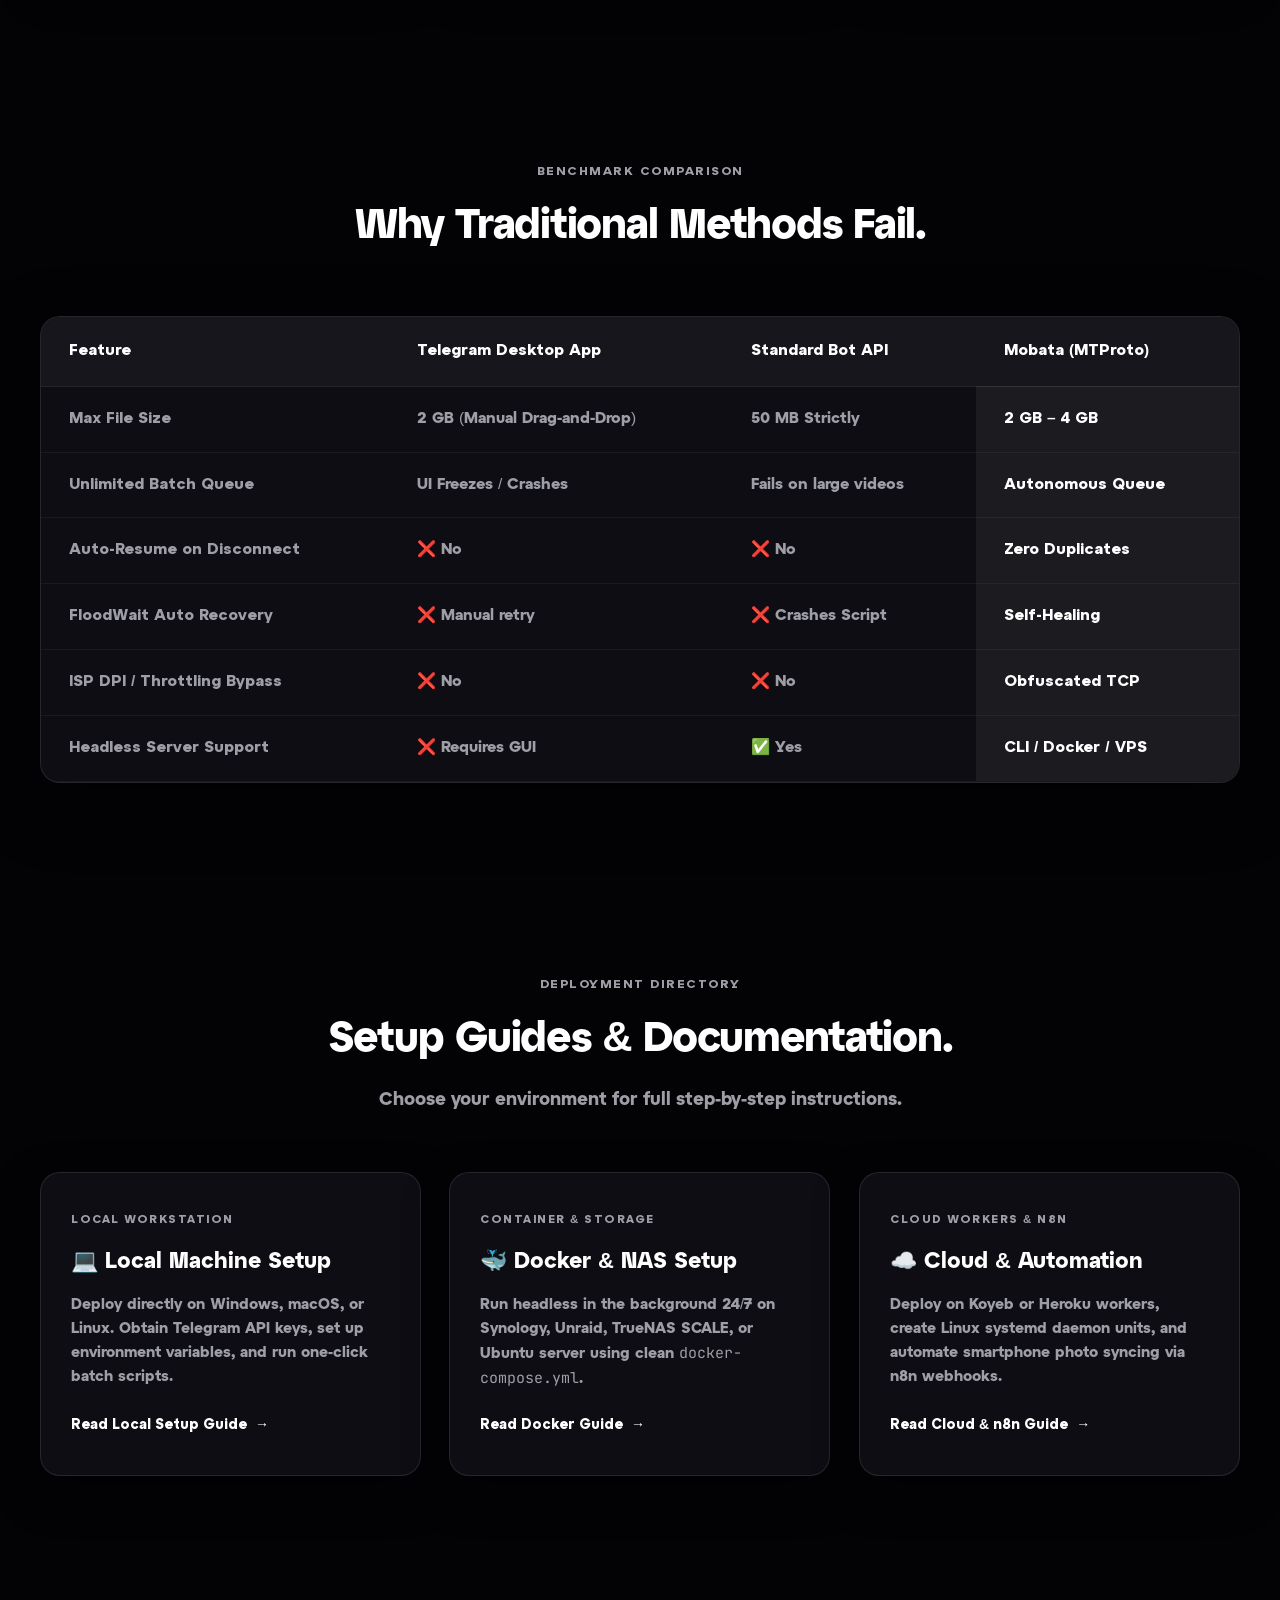
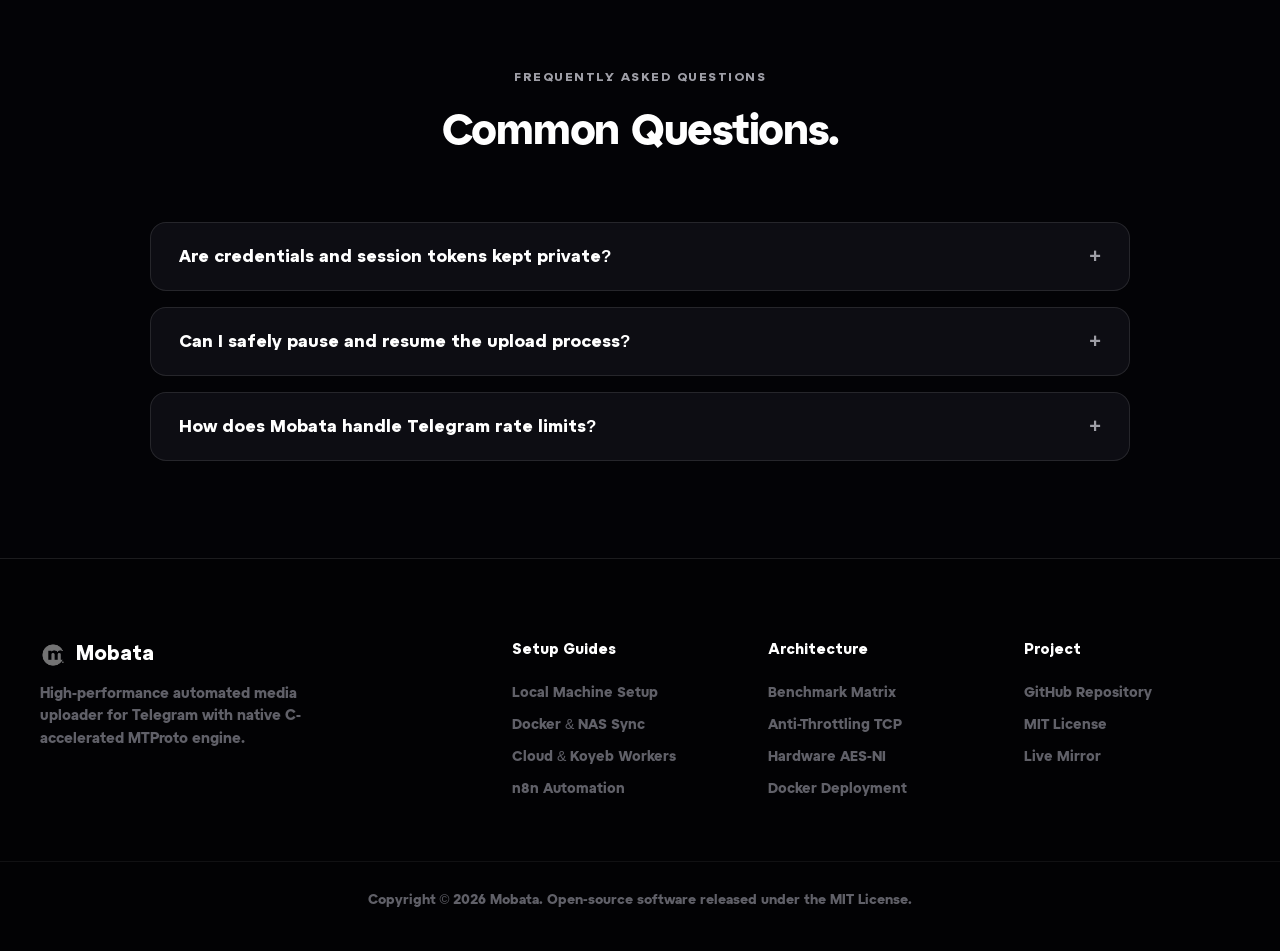
==== commit 0ffb5711: "feat(font): integrate Atyp typography and fix mobile layout across all website pages" ====
--- a/website/index.html
+++ b/website/index.html
@@ -78,13 +78,63 @@
       --matrix-ease: ease-in-out;
     }
 
+    /* ==========================================================================
+       Atyp Font Family (@font-face)
+       ========================================================================== */
+    @font-face {
+      font-family: 'Atyp';
+      src: url('assets/fonts/Atyp-Variable.ttf') format('truetype-variations'),
+           url('assets/fonts/Atyp-Regular.otf') format('opentype');
+      font-weight: 100 900;
+      font-display: swap;
+    }
+    @font-face {
+      font-family: 'Atyp';
+      src: url('assets/fonts/Atyp-Regular.otf') format('opentype');
+      font-weight: 400;
+      font-style: normal;
+      font-display: swap;
+    }
+    @font-face {
+      font-family: 'Atyp';
+      src: url('assets/fonts/Atyp-Medium.otf') format('opentype');
+      font-weight: 500;
+      font-style: normal;
+      font-display: swap;
+    }
+    @font-face {
+      font-family: 'Atyp';
+      src: url('assets/fonts/Atyp-Semibold.otf') format('opentype');
+      font-weight: 600;
+      font-style: normal;
+      font-display: swap;
+    }
+    @font-face {
+      font-family: 'Atyp';
+      src: url('assets/fonts/Atyp-Bold.otf') format('opentype');
+      font-weight: 700 800 900;
+      font-style: normal;
+      font-display: swap;
+    }
+    @font-face {
+      font-family: 'Atyp Display';
+      src: url('assets/fonts/AtypDisplay-Bold.otf') format('opentype');
+      font-weight: 700 800 900;
+      font-style: normal;
+      font-display: swap;
+    }
+
     * {
       margin: 0;
       padding: 0;
       box-sizing: border-box;
-      font-family: 'Inter', -apple-system, BlinkMacSystemFont, 'SF Pro Display', 'Segoe UI', Roboto, sans-serif;
+      font-family: 'Atyp', -apple-system, BlinkMacSystemFont, 'Segoe UI', Roboto, sans-serif;
       -webkit-font-smoothing: antialiased;
       -moz-osx-font-smoothing: grayscale;
+    }
+
+    h1, h2, h3, .hero-h1, .sec-title, .nav-brand-name {
+      font-family: 'Atyp Display', 'Atyp', sans-serif;
     }
 
     .term-content, .term-row, .t-think, .term-meta, .t-matrix, code, pre, .mono-code {
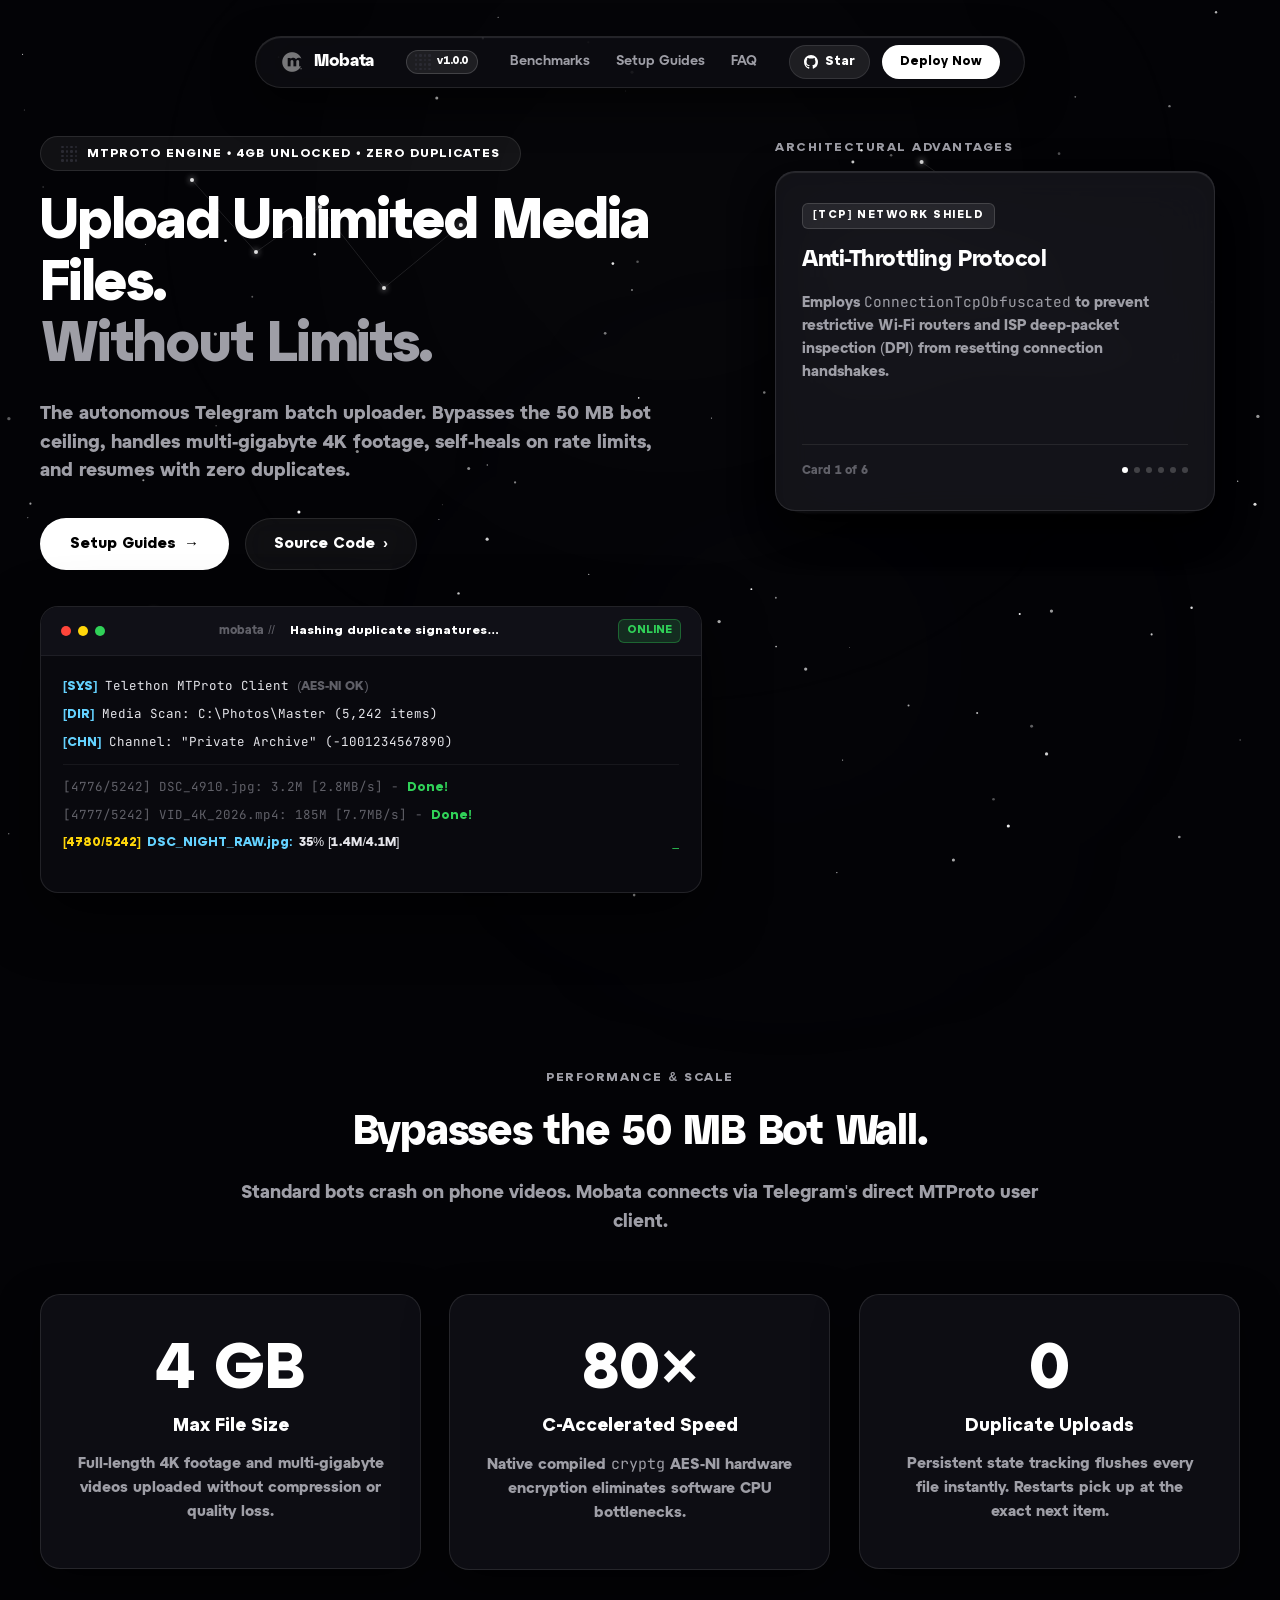
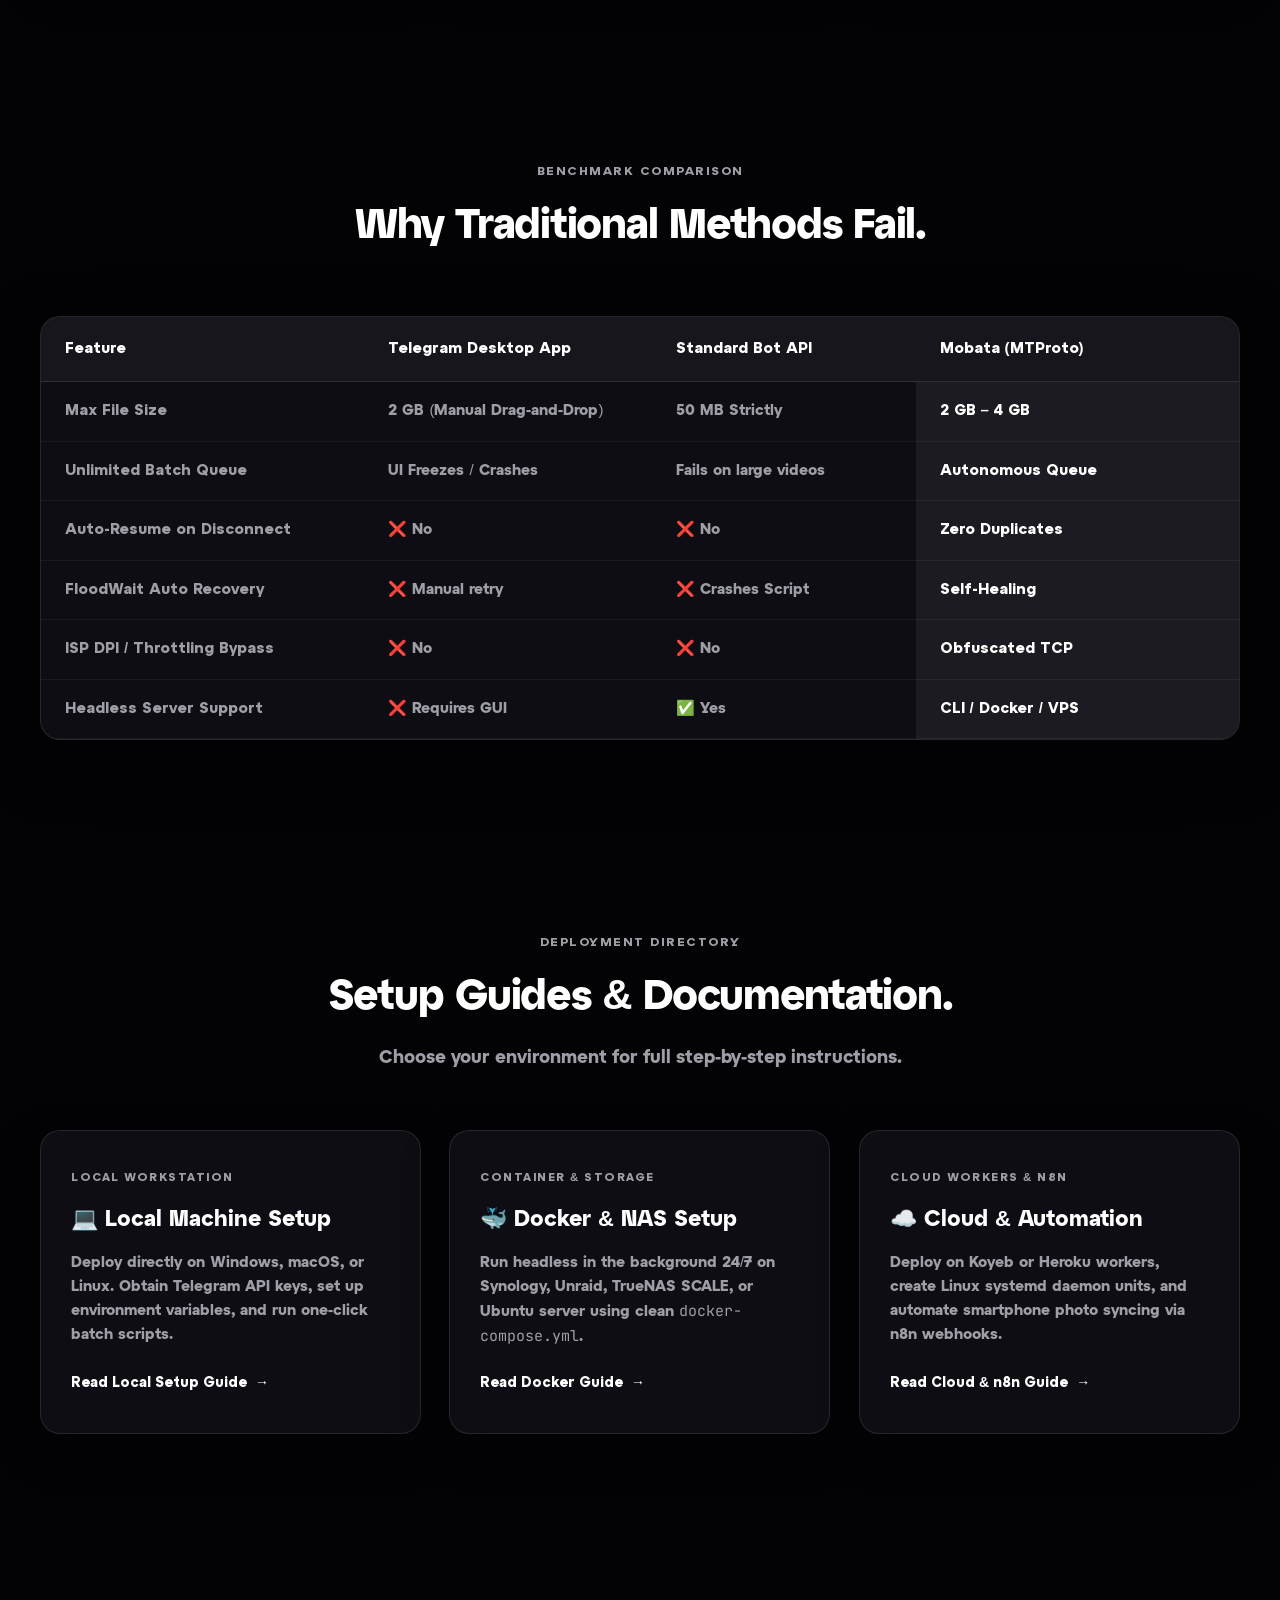
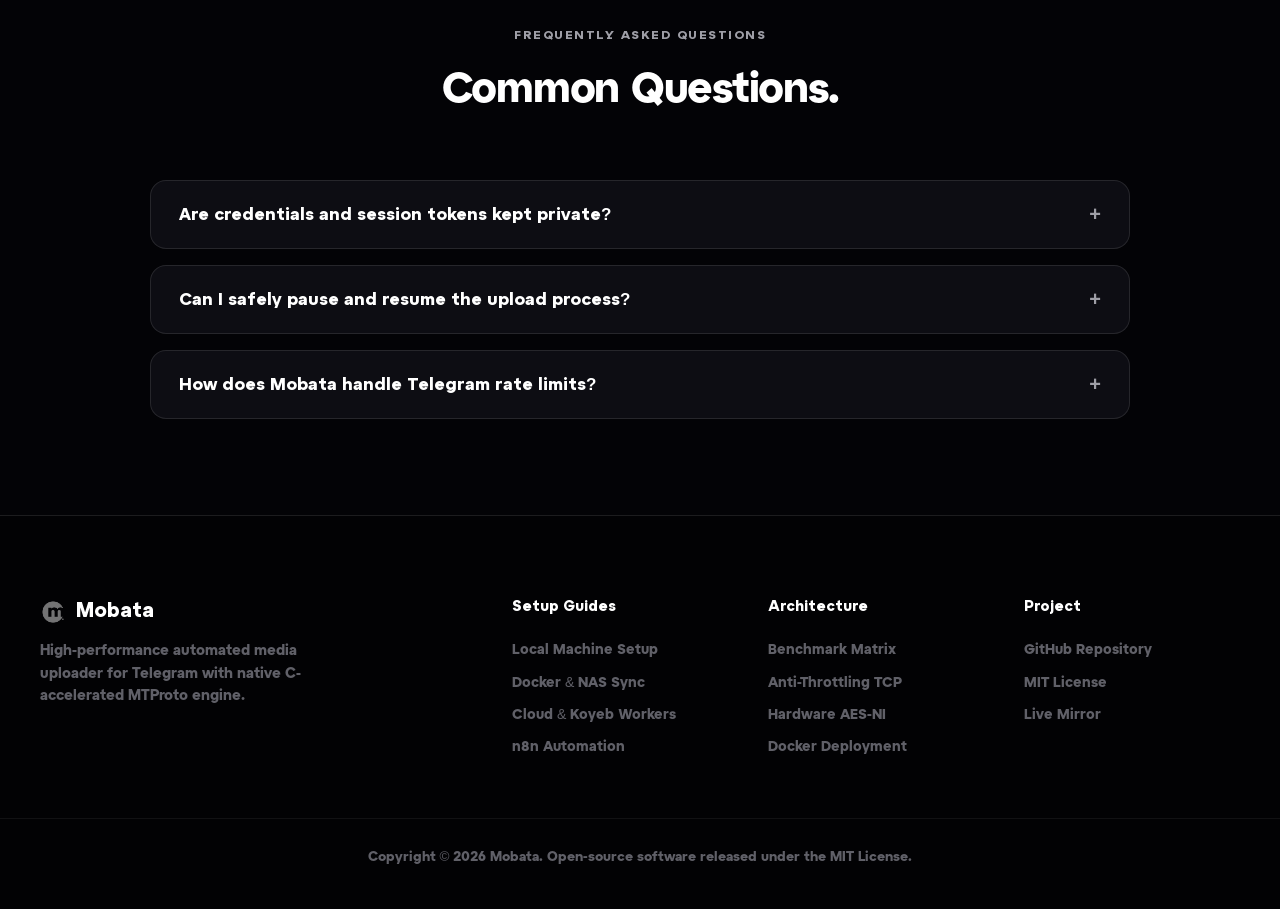
==== commit b5ffb608: "fix(ux): disable 3D tilt on mobile for smooth scrolling & fix comparison table layout on desktop and" ====
--- a/website/index.html
+++ b/website/index.html
@@ -332,7 +332,7 @@
        Transitions.dev: Card Hover Tilt & Glare (Universal)
        ========================================================================== */
     .t-tilt {
-      touch-action: none;
+      touch-action: pan-y;
       position: relative;
     }
     .t-tilt-card {
@@ -355,6 +355,25 @@
     }
     @media (prefers-reduced-motion: reduce) {
       .t-tilt-card { transform: none !important; transition: none !important; }
+    }
+    /* Completely Disable 3D Tilt on Mobile / Touch screens */
+    @media (max-width: 768px), (hover: none), (pointer: coarse) {
+      .t-tilt {
+        touch-action: pan-y !important;
+        transform: none !important;
+        perspective: none !important;
+      }
+      .t-tilt-card {
+        transform: none !important;
+        transform-style: flat !important;
+        transition: none !important;
+        will-change: auto !important;
+      }
+      .t-tilt.is-hover .t-tilt-card,
+      .t-tilt:hover .t-tilt-card,
+      .t-tilt-card.is-tilting {
+        transform: none !important;
+      }
     }
 
     /* ==========================================================================
@@ -550,6 +569,7 @@
       perspective: 1200px;
       overflow: visible;
       contain: layout size;
+      touch-action: pan-y;
     }
     .stack-card {
       position: absolute;
@@ -564,6 +584,7 @@
       border-radius: 20px;
       padding: 30px 26px;
       box-shadow: 0 16px 40px rgba(0, 0, 0, 0.7), inset 0 1px 1px rgba(255, 255, 255, 0.1);
+      touch-action: pan-y;
       cursor: pointer;
       user-select: none;
       transition:
@@ -860,6 +881,13 @@
       opacity: 1;
       transform: translateY(0);
     }
+    @media (max-width: 768px) {
+      .scroll-fade {
+        opacity: 1 !important;
+        transform: none !important;
+        transition: none !important;
+      }
+    }
 
     /* Sections */
     .section {
@@ -934,35 +962,41 @@
     .table-box {
       background: var(--bg-card);
       backdrop-filter: blur(20px);
+      -webkit-backdrop-filter: blur(20px);
       border: 1px solid var(--border-subtle);
       border-radius: 20px;
-      overflow-x: auto;
-      -webkit-overflow-scrolling: touch;
+      overflow: hidden;
       width: 100%;
       box-shadow: 0 20px 60px rgba(0, 0, 0, 0.5);
+      position: relative;
     }
     .comp-table {
       width: 100%;
       border-collapse: collapse;
       text-align: left;
-      font-size: 15.5px;
+      font-size: 15px;
+      table-layout: fixed;
     }
     .comp-table th {
-      padding: 22px 28px;
+      padding: 20px 24px;
       background: rgba(255, 255, 255, 0.04);
       color: #ffffff;
       font-weight: 800;
       border-bottom: 1px solid var(--border-subtle);
     }
     .comp-table td {
-      padding: 20px 28px;
+      padding: 18px 24px;
       border-bottom: 1px solid rgba(255, 255, 255, 0.05);
       color: var(--text-muted);
+      line-height: 1.5;
     }
     .col-hi {
       background: rgba(255, 255, 255, 0.06);
       color: #ffffff !important;
       font-weight: 800;
+    }
+    .mobile-table-hint {
+      display: none;
     }
 
     /* Dedicated Documentation Cards */
@@ -1406,20 +1440,47 @@
         font-size: 38px;
       }
 
-      /* Comparison Table: Smooth Touch Scroll */
+      /* Comparison Table on Mobile */
+      .mobile-table-hint {
+        display: flex;
+        align-items: center;
+        justify-content: center;
+        margin-bottom: 12px;
+        font-size: 11.5px;
+        font-weight: 600;
+        color: var(--text-muted);
+      }
+      .mobile-table-hint span {
+        background: rgba(255, 255, 255, 0.06);
+        border: 1px solid var(--border-subtle);
+        padding: 5px 14px;
+        border-radius: 9999px;
+        display: inline-flex;
+        align-items: center;
+        gap: 6px;
+      }
       .table-box {
         width: 100%;
         max-width: 100%;
-        overflow-x: auto;
-        -webkit-overflow-scrolling: touch;
+        overflow-x: auto !important;
+        -webkit-overflow-scrolling: touch !important;
         border-radius: 14px;
+        display: block !important;
+        visibility: visible !important;
+        opacity: 1 !important;
+        touch-action: pan-x pan-y !important;
       }
       .comp-table {
-        min-width: 540px;
-        font-size: 11.5px;
+        width: 100%;
+        min-width: 600px;
+        table-layout: auto !important;
+        font-size: 12px;
+        display: table !important;
+        visibility: visible !important;
       }
       .comp-table th, .comp-table td {
-        padding: 12px 12px;
+        padding: 12px 14px;
+        white-space: normal;
       }
 
       /* Footer */
@@ -1782,57 +1843,58 @@
         <h2 class="sec-title">Why Traditional Methods Fail.</h2>
       </div>
 
-      <div class="table-box t-tilt">
-        <div class="t-tilt-card">
-          <table class="comp-table">
-            <thead>
-              <tr>
-                <th>Feature</th>
-                <th>Telegram Desktop App</th>
-                <th>Standard Bot API</th>
-                <th class="col-hi">Mobata (MTProto)</th>
-              </tr>
-            </thead>
-            <tbody>
-              <tr>
-                <td><strong>Max File Size</strong></td>
-                <td>2 GB (Manual Drag-and-Drop)</td>
-                <td>50 MB Strictly</td>
-                <td class="col-hi">2 GB – 4 GB</td>
-              </tr>
-              <tr>
-                <td><strong>Unlimited Batch Queue</strong></td>
-                <td>UI Freezes / Crashes</td>
-                <td>Fails on large videos</td>
-                <td class="col-hi">Autonomous Queue</td>
-              </tr>
-              <tr>
-                <td><strong>Auto-Resume on Disconnect</strong></td>
-                <td>❌ No</td>
-                <td>❌ No</td>
-                <td class="col-hi">Zero Duplicates</td>
-              </tr>
-              <tr>
-                <td><strong>FloodWait Auto Recovery</strong></td>
-                <td>❌ Manual retry</td>
-                <td>❌ Crashes Script</td>
-                <td class="col-hi">Self-Healing</td>
-              </tr>
-              <tr>
-                <td><strong>ISP DPI / Throttling Bypass</strong></td>
-                <td>❌ No</td>
-                <td>❌ No</td>
-                <td class="col-hi">Obfuscated TCP</td>
-              </tr>
-              <tr>
-                <td><strong>Headless Server Support</strong></td>
-                <td>❌ Requires GUI</td>
-                <td>✅ Yes</td>
-                <td class="col-hi">CLI / Docker / VPS</td>
-              </tr>
-            </tbody>
-          </table>
-        </div>
+      <div class="mobile-table-hint">
+        <span>⇄ Swipe to compare features</span>
+      </div>
+      <div class="table-box">
+        <table class="comp-table">
+          <thead>
+            <tr>
+              <th style="width: 27%;">Feature</th>
+              <th style="width: 24%;">Telegram Desktop App</th>
+              <th style="width: 22%;">Standard Bot API</th>
+              <th style="width: 27%;" class="col-hi">Mobata (MTProto)</th>
+            </tr>
+          </thead>
+          <tbody>
+            <tr>
+              <td><strong>Max File Size</strong></td>
+              <td>2 GB (Manual Drag-and-Drop)</td>
+              <td>50 MB Strictly</td>
+              <td class="col-hi">2 GB – 4 GB</td>
+            </tr>
+            <tr>
+              <td><strong>Unlimited Batch Queue</strong></td>
+              <td>UI Freezes / Crashes</td>
+              <td>Fails on large videos</td>
+              <td class="col-hi">Autonomous Queue</td>
+            </tr>
+            <tr>
+              <td><strong>Auto-Resume on Disconnect</strong></td>
+              <td>❌ No</td>
+              <td>❌ No</td>
+              <td class="col-hi">Zero Duplicates</td>
+            </tr>
+            <tr>
+              <td><strong>FloodWait Auto Recovery</strong></td>
+              <td>❌ Manual retry</td>
+              <td>❌ Crashes Script</td>
+              <td class="col-hi">Self-Healing</td>
+            </tr>
+            <tr>
+              <td><strong>ISP DPI / Throttling Bypass</strong></td>
+              <td>❌ No</td>
+              <td>❌ No</td>
+              <td class="col-hi">Obfuscated TCP</td>
+            </tr>
+            <tr>
+              <td><strong>Headless Server Support</strong></td>
+              <td>❌ Requires GUI</td>
+              <td>✅ Yes</td>
+              <td class="col-hi">CLI / Docker / VPS</td>
+            </tr>
+          </tbody>
+        </table>
       </div>
     </div>
   </section>
@@ -2202,57 +2264,67 @@
     });
 
     // ---------------------------------------------------------
-    // 3. Transitions.dev: Card Hover Tilt & Glare (Universal Wireup)
+    // 3. Transitions.dev: Card Hover Tilt (Desktop Fine Pointer Only)
     // ---------------------------------------------------------
-    document.querySelectorAll('.t-tilt').forEach(wrapper => {
-      const card = wrapper.querySelector('.t-tilt-card');
-      if (!card) return;
-
-      wrapper.addEventListener('pointerenter', () => {
-        wrapper.classList.add('is-hover');
-        card.classList.add('is-tilting');
+    const isDesktopPointer = window.matchMedia('(hover: hover) and (pointer: fine)').matches && window.innerWidth > 768;
+    if (isDesktopPointer) {
+      document.querySelectorAll('.t-tilt').forEach(wrapper => {
+        const card = wrapper.querySelector('.t-tilt-card');
+        if (!card) return;
+
+        wrapper.addEventListener('pointerenter', (e) => {
+          if (e.pointerType === 'touch') return;
+          wrapper.classList.add('is-hover');
+          card.classList.add('is-tilting');
+        });
+
+        wrapper.addEventListener('pointermove', (e) => {
+          if (e.pointerType === 'touch') return;
+          const rect = wrapper.getBoundingClientRect();
+          const x = e.clientX - rect.left;
+          const y = e.clientY - rect.top;
+
+          const px = (x / rect.width) * 2 - 1;   // -1 to 1
+          const py = (y / rect.height) * 2 - 1;  // -1 to 1
+
+          const rx = -py * 8;
+          const ry = px * 8;
+
+          const gx = (x / rect.width) * 100;
+          const gy = (y / rect.height) * 100;
+
+          wrapper.style.setProperty('--tilt-rx', `${rx.toFixed(2)}deg`);
+          wrapper.style.setProperty('--tilt-ry', `${ry.toFixed(2)}deg`);
+          wrapper.style.setProperty('--tilt-gx', `${gx.toFixed(1)}%`);
+          wrapper.style.setProperty('--tilt-gy', `${gy.toFixed(1)}%`);
+        });
+
+        wrapper.addEventListener('pointerleave', (e) => {
+          if (e.pointerType === 'touch') return;
+          wrapper.classList.remove('is-hover');
+          card.classList.remove('is-tilting');
+          wrapper.style.setProperty('--tilt-rx', '0deg');
+          wrapper.style.setProperty('--tilt-ry', '0deg');
+        });
       });
-
-      wrapper.addEventListener('pointermove', (e) => {
-        const rect = wrapper.getBoundingClientRect();
-        const x = e.clientX - rect.left;
-        const y = e.clientY - rect.top;
-
-        const px = (x / rect.width) * 2 - 1;   // -1 to 1
-        const py = (y / rect.height) * 2 - 1;  // -1 to 1
-
-        const rx = -py * 10;
-        const ry = px * 10;
-
-        const gx = (x / rect.width) * 100;
-        const gy = (y / rect.height) * 100;
-
-        wrapper.style.setProperty('--tilt-rx', `${rx.toFixed(2)}deg`);
-        wrapper.style.setProperty('--tilt-ry', `${ry.toFixed(2)}deg`);
-        wrapper.style.setProperty('--tilt-gx', `${gx.toFixed(1)}%`);
-        wrapper.style.setProperty('--tilt-gy', `${gy.toFixed(1)}%`);
-      });
-
-      wrapper.addEventListener('pointerleave', () => {
-        wrapper.classList.remove('is-hover');
-        card.classList.remove('is-tilting');
-        wrapper.style.setProperty('--tilt-rx', '0deg');
-        wrapper.style.setProperty('--tilt-ry', '0deg');
-      });
-    });
+    }
 
     // ---------------------------------------------------------
     // 4. Scroll-Driven Fade Animation (High Visibility)
     // ---------------------------------------------------------
-    const observer = new IntersectionObserver((entries) => {
-      entries.forEach(entry => {
-        if (entry.isIntersecting) {
-          entry.target.classList.add('is-visible');
-        }
-      });
-    }, { threshold: 0.1 });
-
-    document.querySelectorAll('.scroll-fade').forEach(el => observer.observe(el));
+    if ('IntersectionObserver' in window) {
+      const observer = new IntersectionObserver((entries) => {
+        entries.forEach(entry => {
+          if (entry.isIntersecting) {
+            entry.target.classList.add('is-visible');
+          }
+        });
+      }, { threshold: 0.05, rootMargin: '50px 0px 50px 0px' });
+
+      document.querySelectorAll('.scroll-fade').forEach(el => observer.observe(el));
+    } else {
+      document.querySelectorAll('.scroll-fade').forEach(el => el.classList.add('is-visible'));
+    }
 
     // ---------------------------------------------------------
     // 5. Transitions.dev: Streaming Text
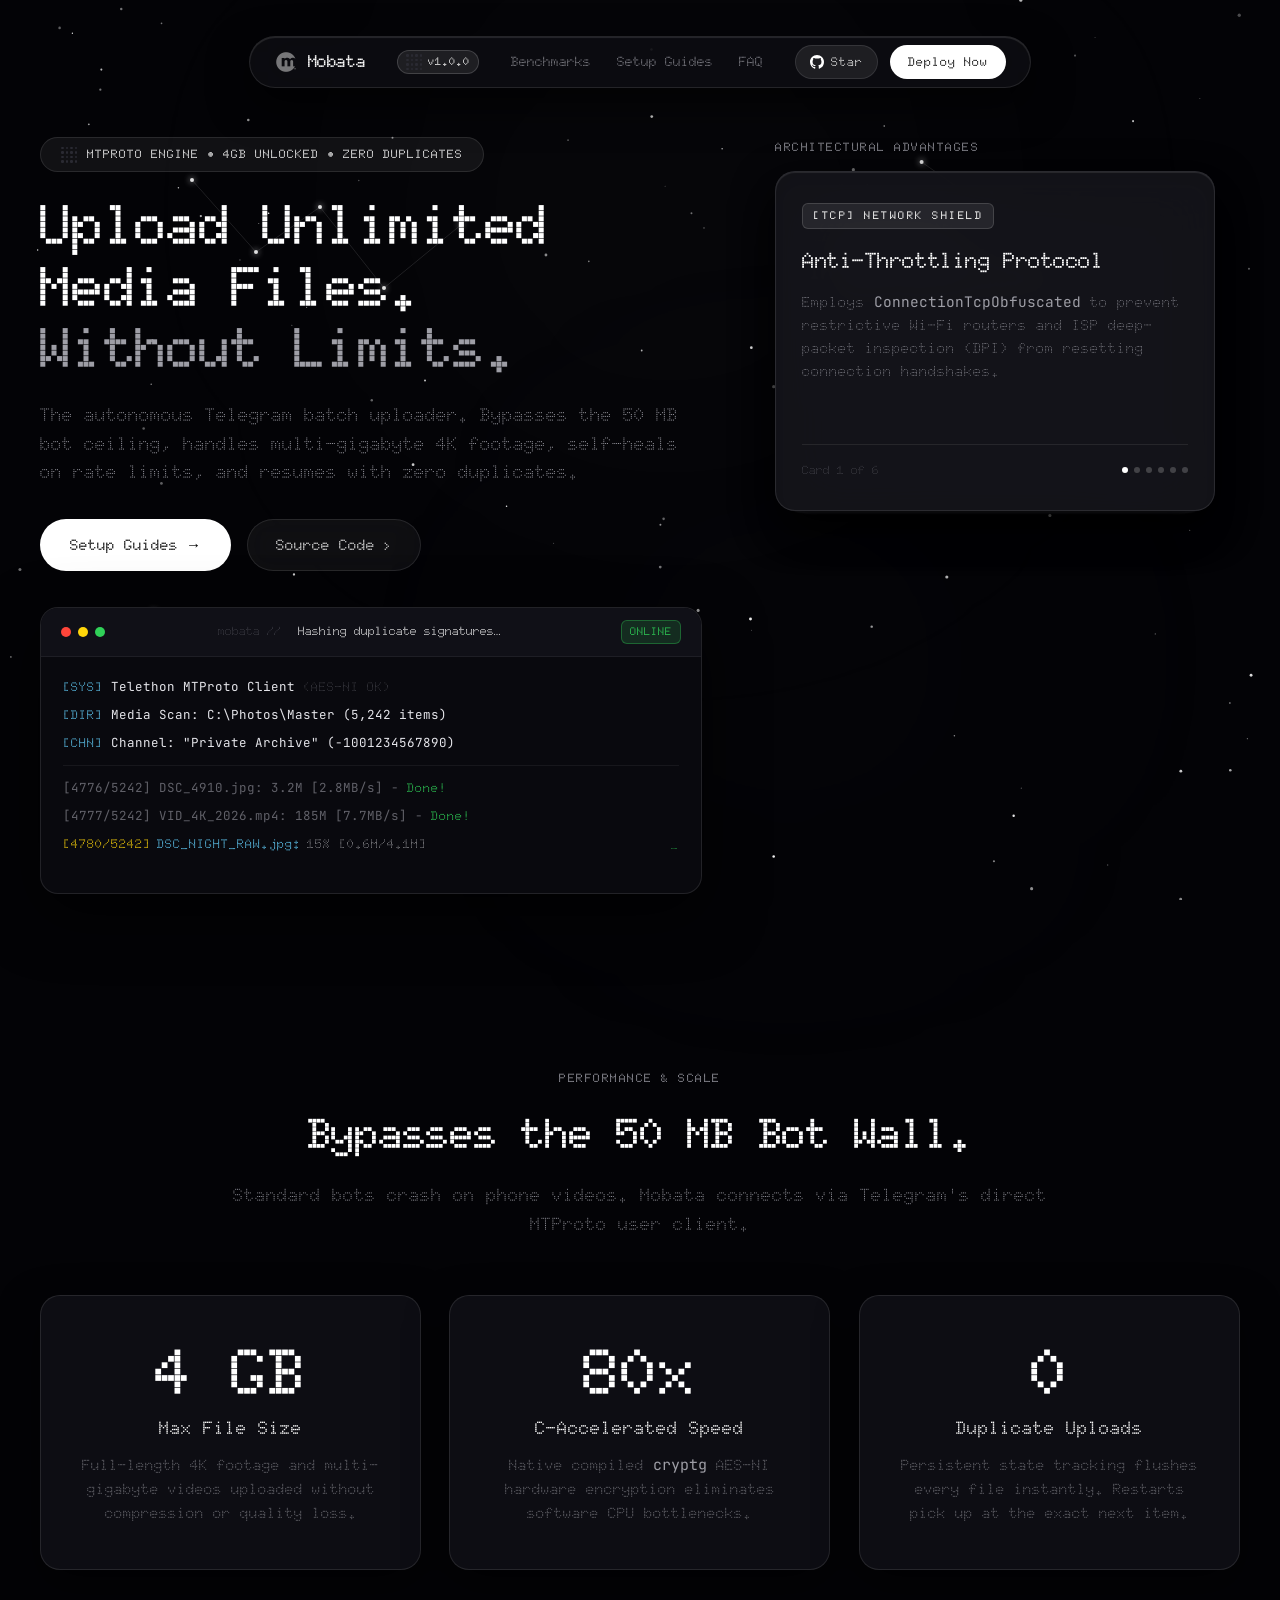
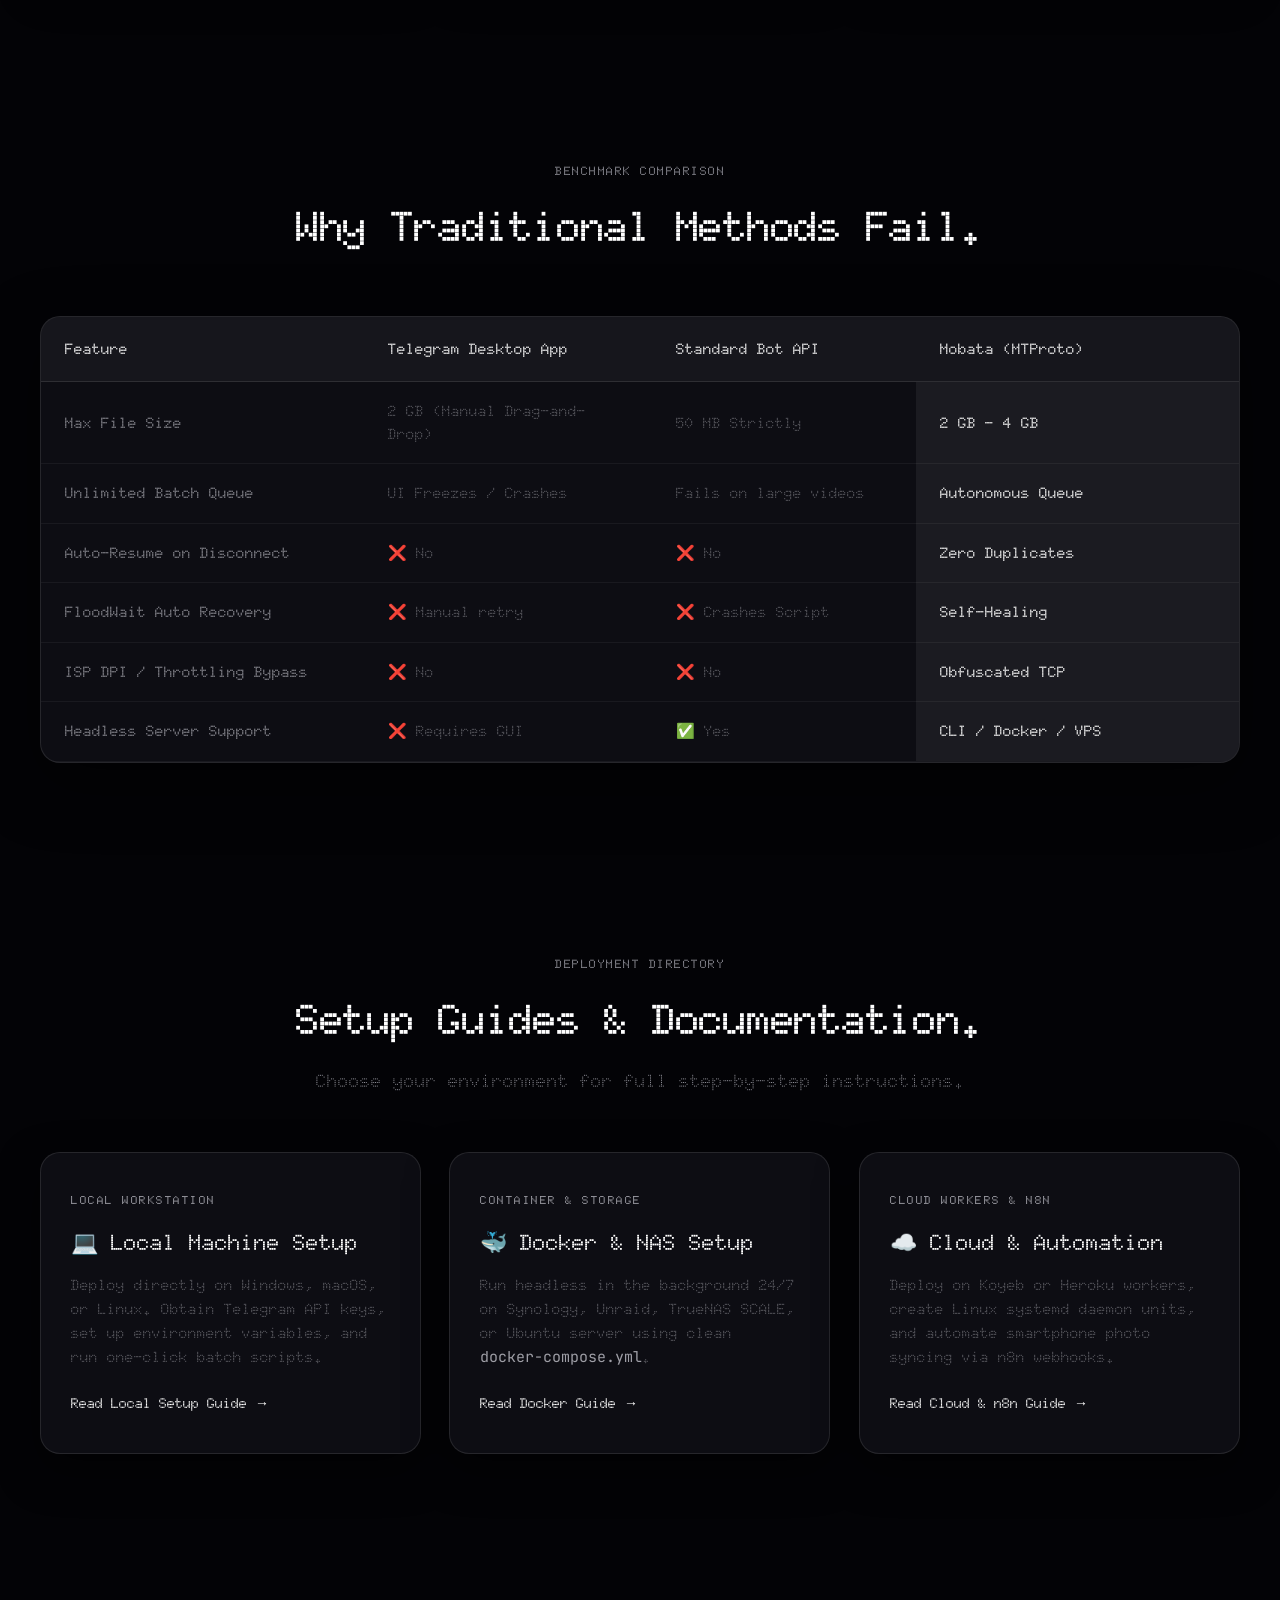
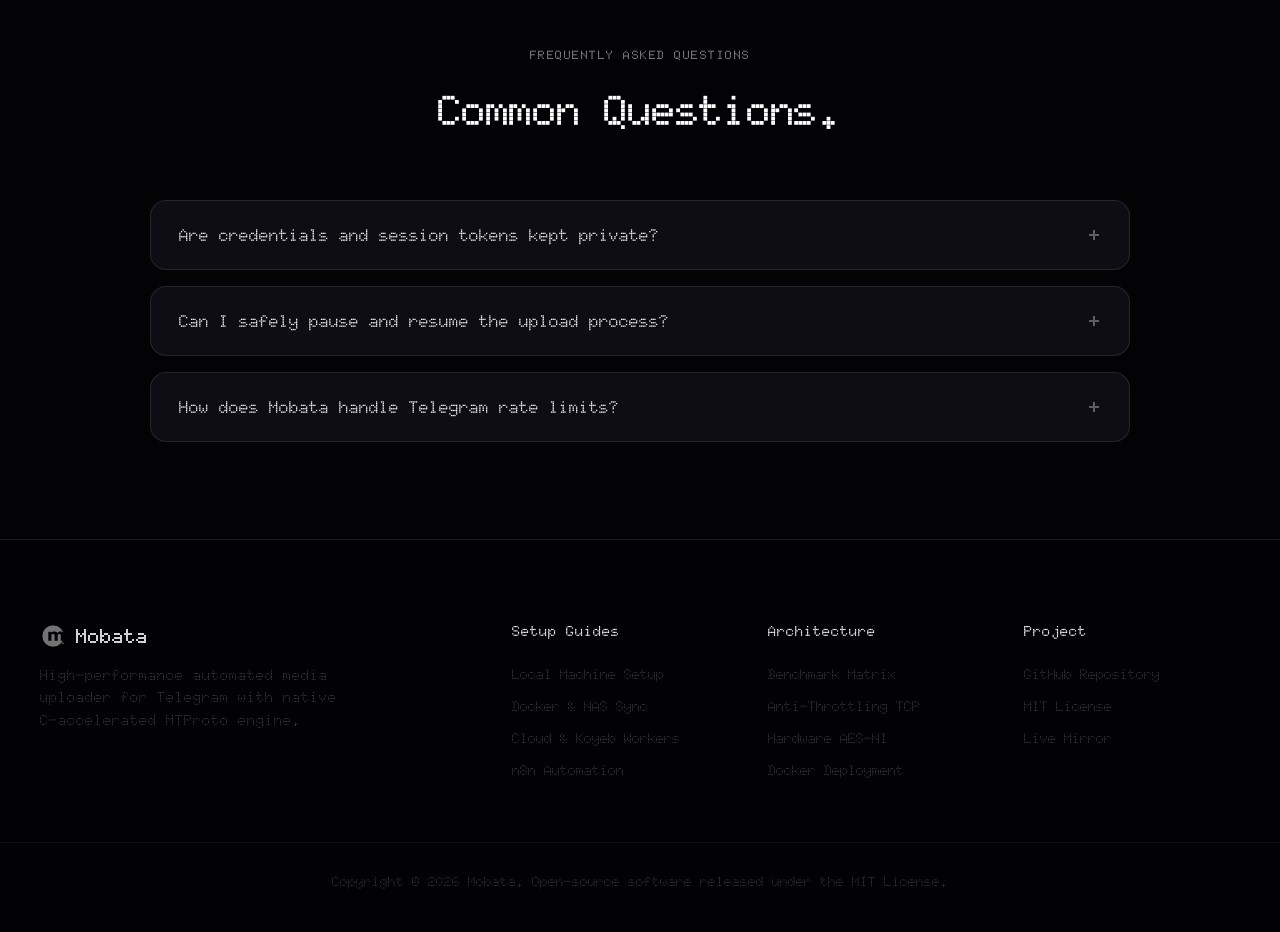
==== commit c7089bdf: "style: set Doto font for desktop/laptop view and Atyp font for mobile view across all pages" ====
--- a/website/index.html
+++ b/website/index.html
@@ -9,10 +9,10 @@
   <link rel="icon" type="image/x-icon" href="assets/favicon.ico" />
   <link rel="apple-touch-icon" sizes="180x180" href="assets/favicon.png" />
   
-  <!-- Inter (Modern, crisp, Apple/Vercel standard) + JetBrains Mono (Terminal/Code) -->
+  <!-- Doto (Desktop/Laptop) + Inter + JetBrains Mono (Terminal/Code) -->
   <link rel="preconnect" href="https://fonts.googleapis.com">
   <link rel="preconnect" href="https://fonts.gstatic.com" crossorigin>
-  <link href="https://fonts.googleapis.com/css2?family=Inter:wght@400;500;600;700;800;900&family=JetBrains+Mono:wght@400;500;600;700&display=swap" rel="stylesheet">
+  <link href="https://fonts.googleapis.com/css2?family=Doto:wght@400;500;600;700;800;900&family=Inter:wght@400;500;600;700&family=JetBrains+Mono:wght@400;500;600;700&display=swap" rel="stylesheet">
   
   <style>
     /* ==========================================================================
@@ -128,13 +128,15 @@
       margin: 0;
       padding: 0;
       box-sizing: border-box;
-      font-family: 'Atyp', -apple-system, BlinkMacSystemFont, 'Segoe UI', Roboto, sans-serif;
+      font-family: 'Doto', sans-serif;
+      font-variation-settings: "ROND" 0;
       -webkit-font-smoothing: antialiased;
       -moz-osx-font-smoothing: grayscale;
     }
 
     h1, h2, h3, .hero-h1, .sec-title, .nav-brand-name {
-      font-family: 'Atyp Display', 'Atyp', sans-serif;
+      font-family: 'Doto', sans-serif;
+      font-variation-settings: "ROND" 0;
     }
 
     .term-content, .term-row, .t-think, .term-meta, .t-matrix, code, pre, .mono-code {
@@ -1160,6 +1162,16 @@
 
     /* Mobile View: High-End Split Navigation & Perfect Fitting (<768px) */
     @media (max-width: 768px) {
+      * {
+        font-family: 'Atyp', -apple-system, BlinkMacSystemFont, 'Segoe UI', Roboto, sans-serif !important;
+        font-variation-settings: normal !important;
+      }
+      h1, h2, h3, .hero-h1, .sec-title, .nav-brand-name {
+        font-family: 'Atyp Display', 'Atyp', sans-serif !important;
+      }
+      .term-content, .term-row, .t-think, .term-meta, .t-matrix, code, pre, .mono-code {
+        font-family: 'JetBrains Mono', 'SF Mono', Consolas, Menlo, monospace !important;
+      }
       body {
         padding-bottom: 84px;
         overflow-x: hidden;
